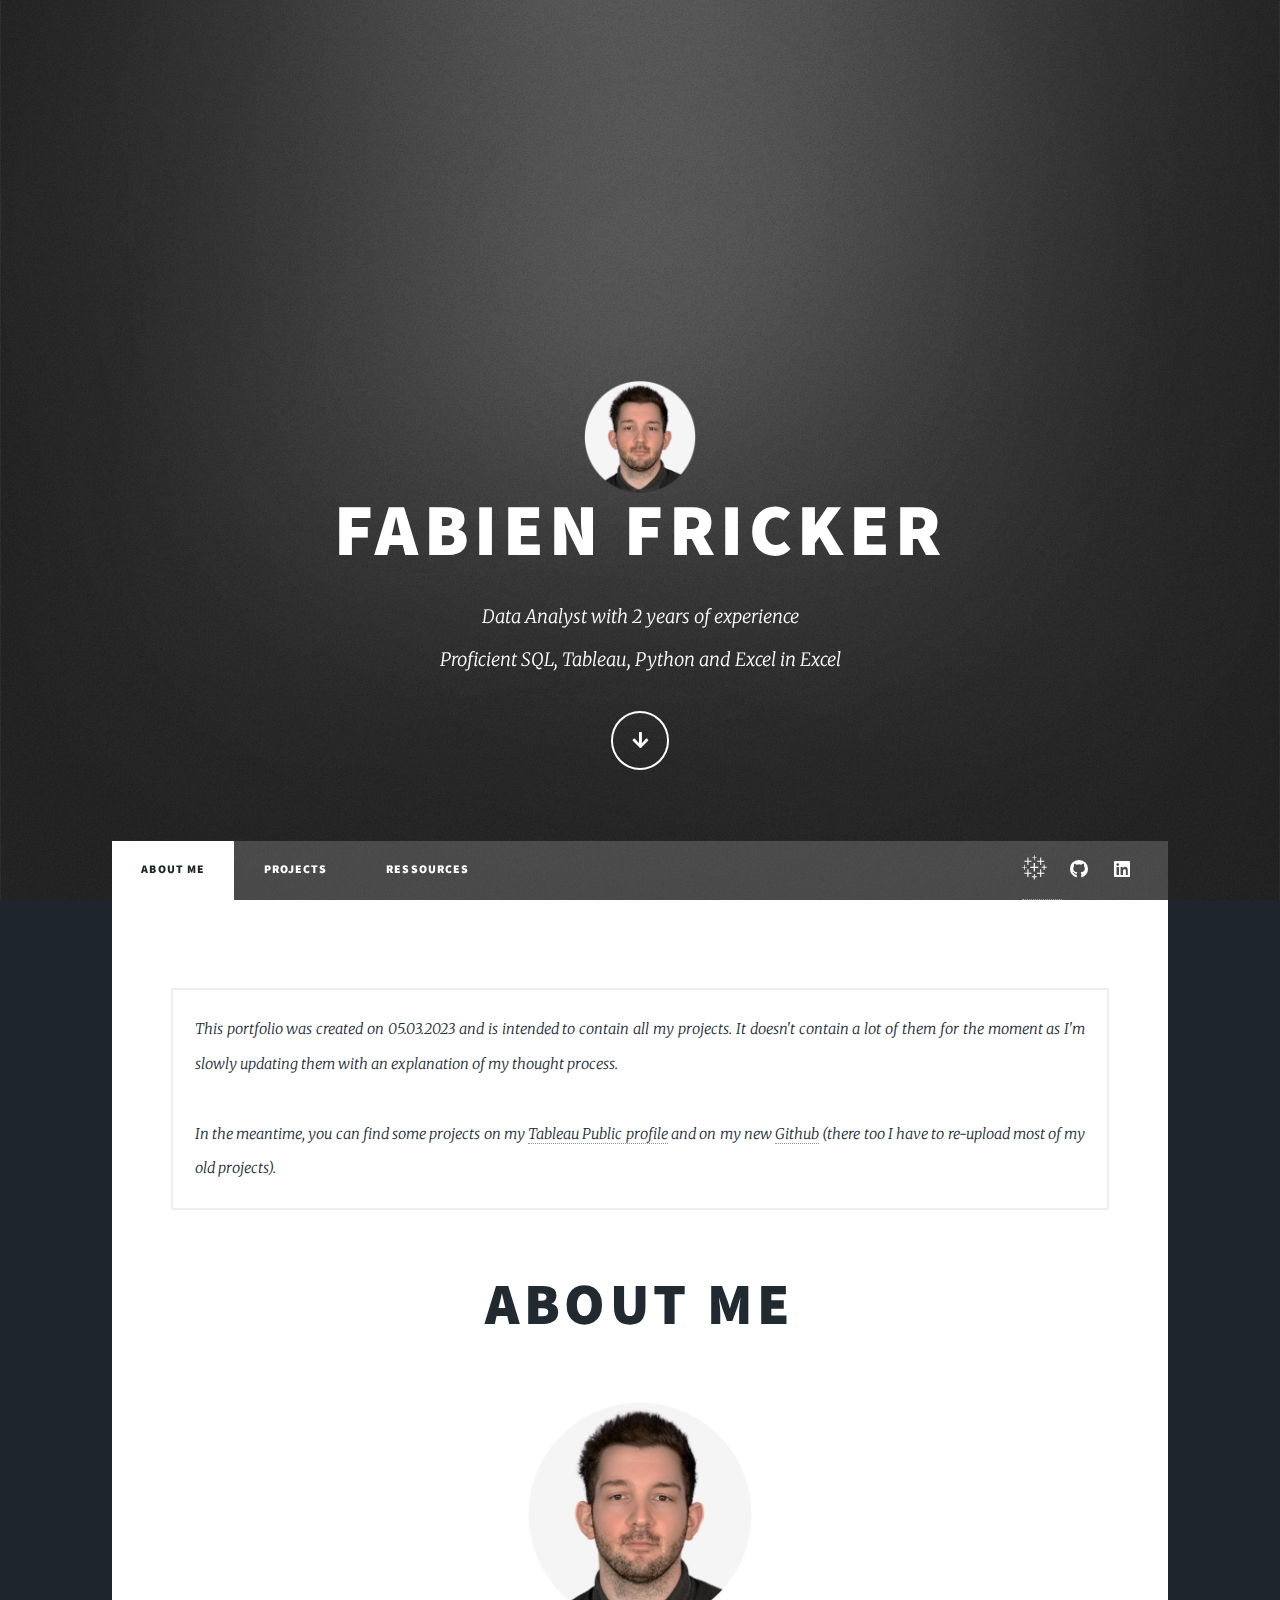
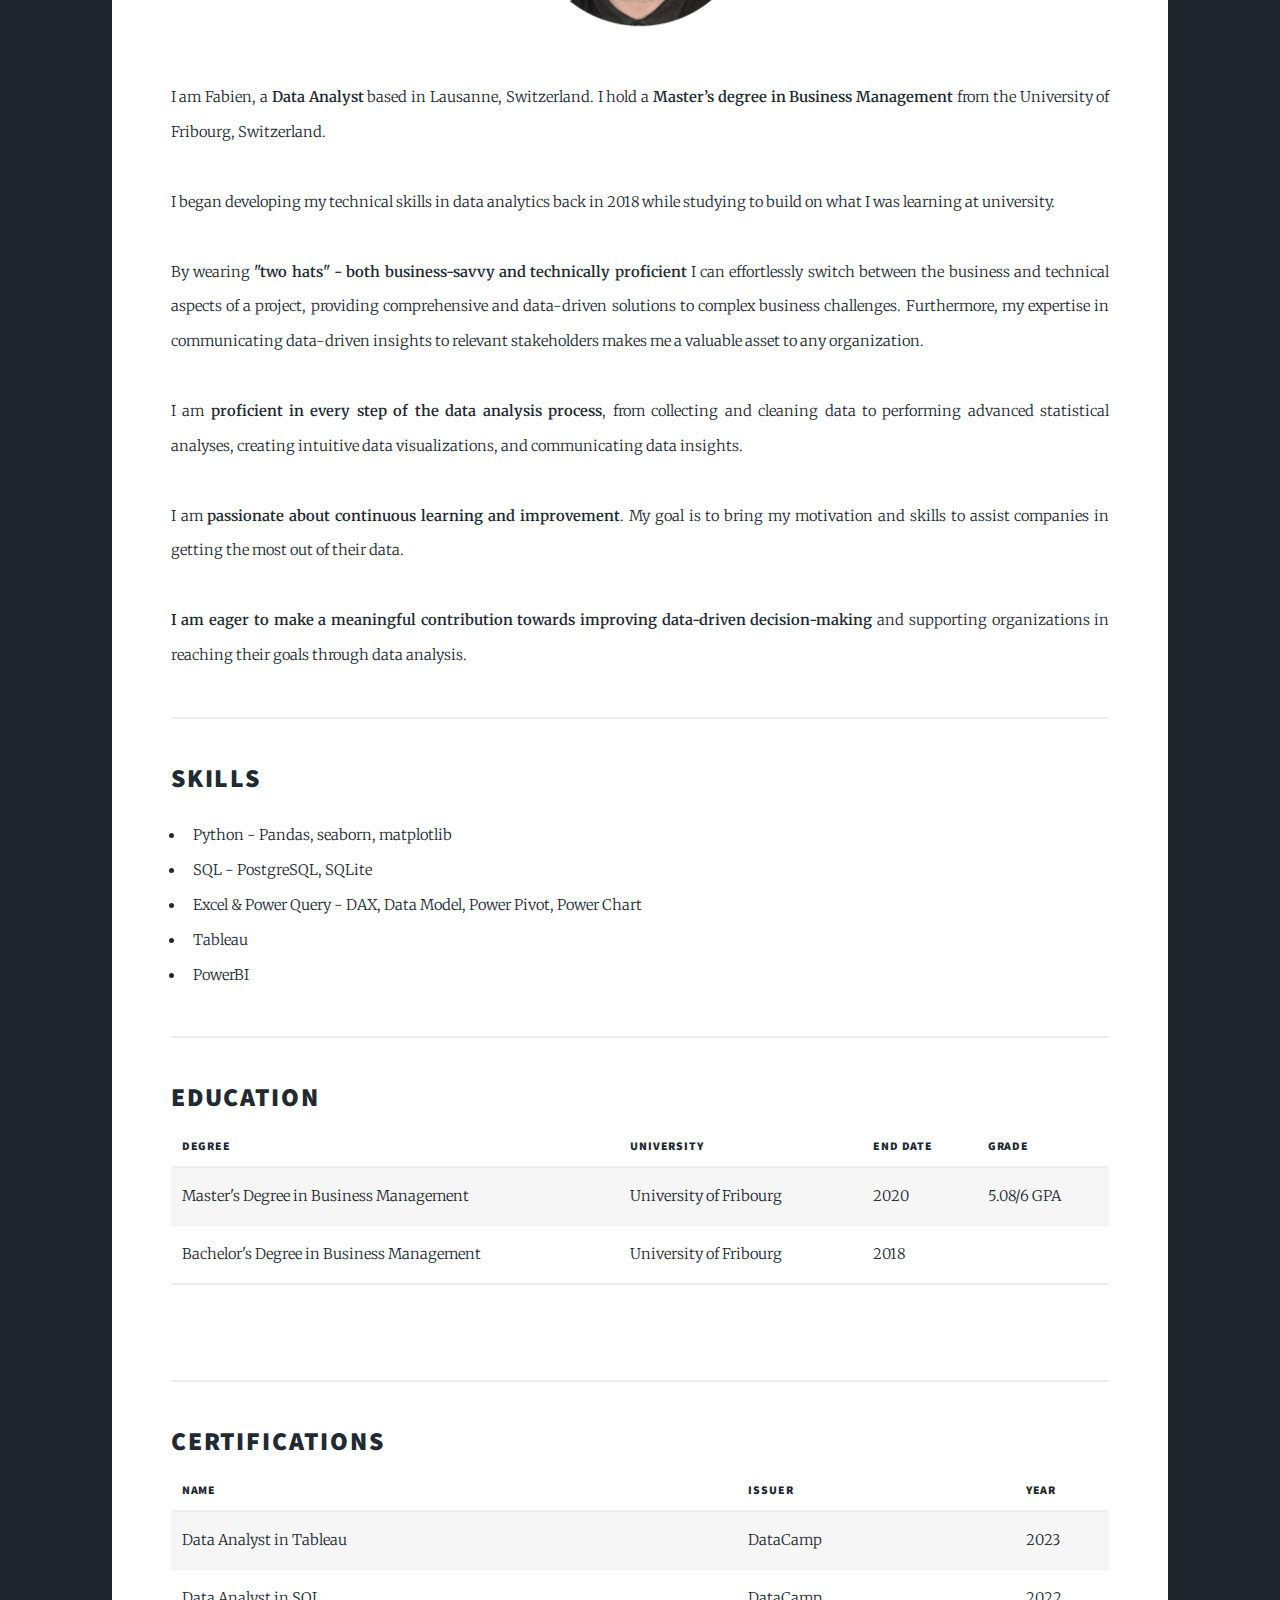
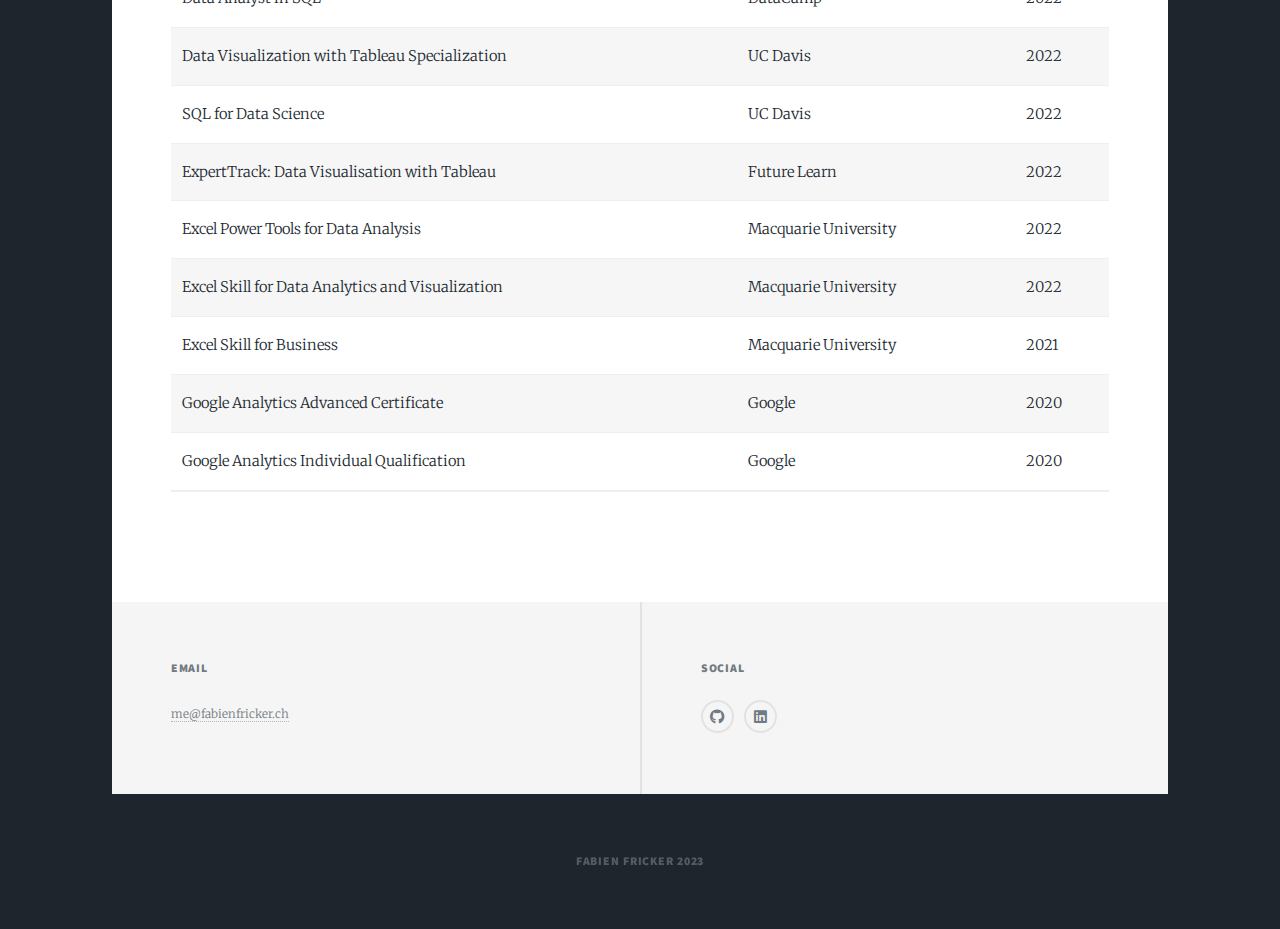
==== index.html @ 3c771109 "Update index.html" ====
<!DOCTYPE HTML>
<!--
	Massively by HTML5 UP
	html5up.net | @ajlkn
	Free for personal and commercial use under the CCA 3.0 license (html5up.net/license)
-->
<html>
	<head>
		<title>Fabien Fricker</title>
		<meta charset="utf-8" />
		<meta name="viewport" content="width=device-width, initial-scale=1, user-scalable=no" />
		<link rel="stylesheet" href="assets/css/main.css" />
		<noscript><link rel="stylesheet" href="assets/css/noscript.css" /></noscript>
	</head>
	<body class="is-preload">

		<!-- Wrapper -->
			<div id="wrapper" class="fade-in">

				<!-- Intro -->
					<div id="intro">
						<img src="images/pic10.png" alt="" style="max-width: 10%;" />
						<h1>Fabien Fricker</h1>
						<p>Data Analyst with 2 years of experience<br />
						Proficient SQL, Tableau, Python and Excel in Excel</p>
						<ul class="actions">
							<li><a href="#header" class="button icon solid solo fa-arrow-down scrolly">Continue</a></li>
						</ul>
					</div>

				<!-- Header -->
					<header id="header">
						<a href="index.html" class="logo">Fabien Fricker</a>
					</header>

				<!-- Nav -->
					<nav id="nav">
						<ul class="links">
							<li class="active"><a href="index.html">About Me</a></li>
							<li><a href="projects.html">Projects</a></li>
							<li><a href="ressources.html">Ressources</a></li>
						</ul>
						<a href="https://public.tableau.com/app/profile/fabienfricker"><span class="icon-wrapper"><svg fill="#ffffff" width="33" height="33"  viewBox="0 0 25 35" preserveAspectRatio="xMidYMin slice" ><path d="M11.654.174V2.377H9.682v.58h1.972V5.16h.696V2.957h1.97v-.58h-1.97V.174h-.348zm6.03 2.262l-.002 1.623v1.623h-2.957v.927h2.957v3.188H18.725l.011-1.582.02-1.576 1.465-.02 1.46-.01v-.927H18.728V2.436h-.522zm-12.407.06V5.686H2.291v.925H5.277V9.801h.985V6.61h3.013v-.925H6.262V2.496H5.77zm6.086 5.27v3.593H8.06v1.188h3.304v3.596h1.28v-3.596H15.953v-1.188H12.643V7.766h-.637zm9.721 1.55v2.221h-2.012v.811h2.012v2.261h.887v-2.261H24v-.811h-2.029V9.317h-.422zm-19.111.131V11.621H0v.621H1.973v2.194H2.64v-2.194h2v-.62H2.609V9.446h-.318zm15.709 4.516v3.254h-3.016v.927h3.016v3.217h1.072v-3.216H21.74v-.928H18.754v-3.254h-.533zm-12.463.008v3.246H2.262v.928h2.957v3.189H6.32v-3.189h2.955v-.928H6.32V13.97h-.55zm6.316 4.578l.002 1.103v1.1H9.566v.812h1.971v2.262h.928l.012-1.119.017-1.143H14.463v-.812h-2V18.549h-.465z" /></svg></span></a>

						<ul class="icons">
							<li><a href="https://github.com/9999HP" class="icon brands fa-github"><span class="label">GitHub</span></a></li>
							<li><a href="https://www.linkedin.com/in/fabien-fricker/" class="icon brands alt fa-linkedin"><span class="label">LinkedIn</span></a></li>
						</ul>
					</nav>

				<!-- Main -->
					<div id="main">

						<!-- Featured Post -->
							<article class="post featured">
								<div class="box">
								<p>
									<i>This portfolio was created on 05.03.2023 and is intended to contain all my projects. It doesn't contain a lot of them for the moment as I'm slowly updating them with an explanation of my thought process. 
									<br/><br/>
									In the meantime, you can find some projects on my <a href="https://public.tableau.com/app/profile/fabienfricker">Tableau Public profile</a> and on my new <a href="https://github.com/9999HP">Github</a> (there too I have to re-upload most of my old projects).</i>
								</div>
								<br/>
								<header class="major">
									<h2>About Me<br /></h2>
								</header>
								<img src="images/pic10.png" alt="" style="max-width: 25%;" />
								<section class="post">
									<br>
									<p>I am Fabien, a <strong>Data Analyst</strong> based in Lausanne, Switzerland. I hold a <strong>Master’s degree in Business Management</strong> from the University of Fribourg, Switzerland.<br /><br/>
										I began developing my technical skills in data analytics back in 2018 while studying to build on what I was learning at university.<br /><br/>
										By wearing <strong>"two hats" - both business-savvy and technically proficient</strong> I can effortlessly switch between the business and technical aspects of a project, providing comprehensive and data-driven solutions to complex business challenges. Furthermore, my expertise in communicating data-driven insights to relevant stakeholders makes me a valuable asset to any organization.<br /><br />
										I am <strong>proficient in every step of the data analysis process</strong>, from collecting and cleaning data to performing advanced statistical analyses, creating intuitive data visualizations, and communicating data insights.<br /><br />
										I am <strong>passionate about continuous learning and improvement</strong>. My goal is to bring my motivation and skills to assist companies in getting the most out of their data.<br /><br />
										<strong>I am eager to make a meaningful contribution towards improving data-driven decision-making</strong> and supporting organizations in reaching their goals through data analysis.
									</p>
								</section>
								<hr>
								<section align="left">
									<h2>Skills</h2>
									<ul>
										<li>Python - Pandas, seaborn, matplotlib </li>
										<li>SQL - PostgreSQL, SQLite</li>
										<li>Excel & Power Query - DAX, Data Model, Power Pivot, Power Chart</li>
										<li>Tableau</li>
										<li>PowerBI</li>
									</ul>
								</p>
								</section>
								<hr>
								<section class="post" align="left">
									<h2>Education</h2>
									<div class="table-wrapper">
										<table>
											<thead>
												<tr>
													<th>Degree</th>
													<th>University</th>
													<th>End Date</th>
													<th>Grade</th>
												</tr>
											</thead>
											<tbody>
												<tr>
													<td>Master's Degree in Business Management</td>
													<td>University of Fribourg</td>
													<td>2020</td>
													<td>5.08/6 GPA</td>

												</tr>
												<tr>
													<td>Bachelor's Degree in Business Management</td>
													<td>University of Fribourg</td>
													<td>2018</td>
												</tr>
											</tbody>
											<tfoot>
												<tr>
													<td colspan="2"></td>
												</tr>
											</tfoot>
										</table>
									</div>
								</section>
								<hr>
								<section class="post" align="left">
									<h2>Certifications</h2>
									<div class="table-wrapper">
										<table>
											<thead>
												<tr>
													<th>Name</th>
													<th>Issuer</th>
													<th>Year</th>
												</tr>
											</thead>
											<tbody>
												<tr>
													<td>Data Analyst in Tableau</td>
													<td>DataCamp</td>
													<td>2023</td>
												</tr>
												<tr>
													<td>Data Analyst in SQL</td>
													<td>DataCamp</td>
													<td>2022</td>
												</tr>
												<tr>
													<td>Data Visualization with Tableau Specialization</td>
													<td>UC Davis</td>
													<td>2022</td>
												</tr>
												<tr>
													<td>SQL for Data Science</td>
													<td>UC Davis</td>
													<td>2022</td>
												</tr>
												<tr>
													<td>ExpertTrack: Data Visualisation with Tableau</td>
													<td>Future Learn</td>
													<td>2022</td>
												</tr>
												<tr>
													<td>Excel Power Tools for Data Analysis</td>
													<td>Macquarie University</td>
													<td>2022</td>
												</tr>
												<tr>
													<td>Excel Skill for Data Analytics and Visualization</td>
													<td>Macquarie University</td>
													<td>2022</td>
												</tr>
												<tr>
													<td>Excel Skill for Business</td>
													<td>Macquarie University</td>
													<td>2021</td>
												</tr>
												<tr>
													<td>Google Analytics Advanced Certificate</td>
													<td>Google</td>
													<td>2020</td>
												</tr>
												<tr>
													<td>Google Analytics Individual Qualification</td>
													<td>Google</td>
													<td>2020</td>
												</tr>
											</tbody>
											<tfoot>
												<tr>
													<td colspan="2"></td>
												</tr>
											</tfoot>
										</table>
									</div>
								</section>
							</article>
						</div>

				<!-- Footer -->
					<footer id="footer">
							<section>
								<h3>Email</h3>
								<p><a href="me@fabienfricker.ch">me@fabienfricker.ch</a></p>
							</section>
							<section>
								<h3>Social</h3>
								<ul class="icons alt">
									<li><a href="https://github.com/9999HP" class="icon brands alt fa-github"><span class="label">GitHub</span></a></li>
									<li><a href="https://www.linkedin.com/in/fabien-fricker/" class="icon brands alt fa-linkedin"><span class="label">LinkedIn</span></a></li>
								</ul>
							</section>
						</section>
					</footer>

				<!-- Copyright -->
					<div id="copyright">
						<ul><li>Fabien Fricker 2023</li></ul>
					</div>

			</div>

		<!-- Scripts -->
			<script src="assets/js/jquery.min.js"></script>
			<script src="assets/js/jquery.scrollex.min.js"></script>
			<script src="assets/js/jquery.scrolly.min.js"></script>
			<script src="assets/js/browser.min.js"></script>
			<script src="assets/js/breakpoints.min.js"></script>
			<script src="assets/js/util.js"></script>
			<script src="assets/js/main.js"></script>

	</body>
</html>
---- assets/css/main.css ----
@import url(fontawesome-all.min.css);
@import url("https://fonts.googleapis.com/css?family=Merriweather:300,700,300italic,700italic|Source+Sans+Pro:900");

/*
	Massively by HTML5 UP
	html5up.net | @ajlkn
	Free for personal and commercial use under the CCA 3.0 license (html5up.net/license)
*/

html, body, div, span, applet, object,
iframe, h1, h2, h3, h4, h5, h6, p, blockquote,
pre, a, abbr, acronym, address, big, cite,
code, del, dfn, em, img, ins, kbd, q, s, samp,
small, strike, strong, sub, sup, tt, var, b,
u, i, center, dl, dt, dd, ol, ul, li, fieldset,
form, label, legend, table, caption, tbody,
tfoot, thead, tr, th, td, article, aside,
canvas, details, embed, figure, figcaption,
footer, header, hgroup, menu, nav, output, ruby,
section, summary, time, mark, audio, video {
	margin: 0;
	padding: 0;
	border: 0;
	font-size: 100%;
	font: inherit;
	vertical-align: baseline;}

article, aside, details, figcaption, figure,
footer, header, hgroup, menu, nav, section {
	display: block;}

body {
	line-height: 1;
}

ol, ul {
	list-style: none;
}

blockquote, q {
	quotes: none;
}

	blockquote:before, blockquote:after, q:before, q:after {
		content: '';
		content: none;
	}

table {
	border-collapse: collapse;
	border-spacing: 0;
}

body {
	-webkit-text-size-adjust: none;
}

mark {
	background-color: transparent;
	color: inherit;
}

input::-moz-focus-inner {
	border: 0;
	padding: 0;
}

input, select, textarea {
	-moz-appearance: none;
	-webkit-appearance: none;
	-ms-appearance: none;
	appearance: none;
}

/* Basic */

	@-ms-viewport {
		width: device-width;
	}

	body {
		-ms-overflow-style: scrollbar;
	}

	@media screen and (max-width: 480px) {

		html, body {
			min-width: 320px;
		}

	}

	html {
		box-sizing: border-box;
	}

	*, *:before, *:after {
		box-sizing: inherit;
	}

	body {
		background-color: #1e252d;
	}

		body.is-preload *, body.is-preload *:before, body.is-preload *:after {
			-moz-animation: none !important;
			-webkit-animation: none !important;
			-ms-animation: none !important;
			animation: none !important;
			-moz-transition: none !important;
			-webkit-transition: none !important;
			-ms-transition: none !important;
			transition: none !important;
		}

/* Type */

	html {
		font-size: 16pt;
	}

		@media screen and (max-width: 1680px) {

			html {
				font-size: 12pt;
			}

		}

		@media screen and (max-width: 1280px) {

			html {
				font-size: 11pt;
			}

		}

		@media screen and (max-width: 360px) {

			html {
				font-size: 10pt;
			}

		}

	body {
		color: #212931;
	}

	body, input, select, textarea {
		font-family: "Merriweather", Georgia, serif;
		font-weight: 300;
		font-size: 1rem;
		line-height: 2.375;
	}

	a {
		-moz-transition: color 0.2s ease-in-out, background-color 0.2s ease-in-out, border-color 0.2s ease-in-out, box-shadow 0.2s ease-in-out;
		-webkit-transition: color 0.2s ease-in-out, background-color 0.2s ease-in-out, border-color 0.2s ease-in-out, box-shadow 0.2s ease-in-out;
		-ms-transition: color 0.2s ease-in-out, background-color 0.2s ease-in-out, border-color 0.2s ease-in-out, box-shadow 0.2s ease-in-out;
		transition: color 0.2s ease-in-out, background-color 0.2s ease-in-out, border-color 0.2s ease-in-out, box-shadow 0.2s ease-in-out;
		border-bottom: dotted 1px;
		text-decoration: none;
	}

		a:hover {
			border-bottom-color: transparent;
		}

	strong, b {
		font-weight: 600;
	}

	em, i {
		font-style: italic;
	}

	p {
		text-align: justify;
		margin: 0 0 2rem 0;
	}

	h1, h2, h3, h4, h5, h6 {
		font-family: "Source Sans Pro", Helvetica, sans-serif;
		font-weight: 900;
		line-height: 1.5;
		letter-spacing: 0.075em;
		text-transform: uppercase;
		margin: 0 0 1rem 0;
	}

		h1 a, h2 a, h3 a, h4 a, h5 a, h6 a {
			border-bottom: 0;
			color: inherit;
			text-decoration: none;
		}

	h1 {
		font-size: 4rem;
		line-height: 1.1;
		margin: 0 0 2rem 0;
	}

	h2 {
		font-size: 1.75rem;
		line-height: 1.3;
		margin: 0 0 1.5rem 0;
	}

	h3 {
		font-size: 1.25rem;
		margin: 0 0 1.5rem 0;
	}

	h4 {
		font-size: 1rem;
	}

	h5 {
		font-size: 0.9rem;
	}

	h6 {
		font-size: 0.8rem;
	}

	sub {
		font-size: 0.8rem;
		position: relative;
		top: 0.5rem;
	}

	sup {
		font-size: 0.8rem;
		position: relative;
		top: -0.5rem;
	}

	blockquote {
		border-left: solid 4px;
		font-style: italic;
		margin: 0 0 2rem 0;
		padding: 0.5rem 0 0.5rem 2rem;
	}

	code {
		border: solid 2px;
		font-family: "Courier New", monospace;
		font-size: 0.9rem;
		margin: 0 0.25rem;
		padding: 0.25rem 0.65rem;
	}

	pre {
		-webkit-overflow-scrolling: touch;
		font-family: "Courier New", monospace;
		font-size: 0.9rem;
		margin: 0 0 2rem 0;
	}

		pre code {
			display: block;
			line-height: 1.75;
			padding: 1rem 1.5rem;
			overflow-x: auto;
		}

	hr {
		border: 0;
		border-bottom: solid 2px;
		margin: 3rem 0;
	}

		hr.major {
			margin: 5rem 0;
		}

	.align-left {
		text-align: left;
	}

	.align-center {
		text-align: center;
	}

	.align-right {
		text-align: right;
	}

	input, select, textarea {
		color: #212931;
	}

	a {
		color: #212931;
		border-bottom-color: rgba(33, 41, 49, 0.5);
	}

		a:hover {
			border-bottom-color: transparent;
			color: #18bfef !important;
		}

	strong, b {
		color: #212931;
	}

	h1, h2, h3, h4, h5, h6 {
		color: #212931;
	}

	blockquote {
		border-left-color: #eeeeee;
	}

	code {
		background: rgba(220, 220, 220, 0.25);
		border-color: #eeeeee;
	}

	hr {
		border-bottom-color: #eeeeee;
	}

/* Row */

	.row {
		display: flex;
		flex-wrap: wrap;
		box-sizing: border-box;
		align-items: stretch;
	}

		.row > * {
			box-sizing: border-box;
		}

		.row.gtr-uniform > * > :last-child {
			margin-bottom: 0;
		}

		.row.aln-left {
			justify-content: flex-start;
		}

		.row.aln-center {
			justify-content: center;
		}

		.row.aln-right {
			justify-content: flex-end;
		}

		.row.aln-top {
			align-items: flex-start;
		}

		.row.aln-middle {
			align-items: center;
		}

		.row.aln-bottom {
			align-items: flex-end;
		}

		.row > .imp {
			order: -1;
		}

		.row > .col-1 {
			width: 8.33333%;
		}

		.row > .off-1 {
			margin-left: 8.33333%;
		}

		.row > .col-2 {
			width: 16.66667%;
		}

		.row > .off-2 {
			margin-left: 16.66667%;
		}

		.row > .col-3 {
			width: 25%;
		}

		.row > .off-3 {
			margin-left: 25%;
		}

		.row > .col-4 {
			width: 33.33333%;
		}

		.row > .off-4 {
			margin-left: 33.33333%;
		}

		.row > .col-5 {
			width: 41.66667%;
		}

		.row > .off-5 {
			margin-left: 41.66667%;
		}

		.row > .col-6 {
			width: 50%;
		}

		.row > .off-6 {
			margin-left: 50%;
		}

		.row > .col-7 {
			width: 58.33333%;
		}

		.row > .off-7 {
			margin-left: 58.33333%;
		}

		.row > .col-8 {
			width: 66.66667%;
		}

		.row > .off-8 {
			margin-left: 66.66667%;
		}

		.row > .col-9 {
			width: 75%;
		}

		.row > .off-9 {
			margin-left: 75%;
		}

		.row > .col-10 {
			width: 83.33333%;
		}

		.row > .off-10 {
			margin-left: 83.33333%;
		}

		.row > .col-11 {
			width: 91.66667%;
		}

		.row > .off-11 {
			margin-left: 91.66667%;
		}

		.row > .col-12 {
			width: 100%;
		}

		.row > .off-12 {
			margin-left: 100%;
		}

		.row.gtr-0 {
			margin-top: 0;
			margin-left: 0rem;
		}

			.row.gtr-0 > * {
				padding: 0 0 0 0rem;
			}

			.row.gtr-0.gtr-uniform {
				margin-top: 0rem;
			}

				.row.gtr-0.gtr-uniform > * {
					padding-top: 0rem;
				}

		.row.gtr-25 {
			margin-top: 0;
			margin-left: -0.375rem;
		}

			.row.gtr-25 > * {
				padding: 0 0 0 0.375rem;
			}

			.row.gtr-25.gtr-uniform {
				margin-top: -0.375rem;
			}

				.row.gtr-25.gtr-uniform > * {
					padding-top: 0.375rem;
				}

		.row.gtr-50 {
			margin-top: 0;
			margin-left: -0.75rem;
		}

			.row.gtr-50 > * {
				padding: 0 0 0 0.75rem;
			}

			.row.gtr-50.gtr-uniform {
				margin-top: -0.75rem;
			}

				.row.gtr-50.gtr-uniform > * {
					padding-top: 0.75rem;
				}

		.row {
			margin-top: 0;
			margin-left: -1.5rem;
		}

			.row > * {
				padding: 0 0 0 1.5rem;
			}

			.row.gtr-uniform {
				margin-top: -1.5rem;
			}

				.row.gtr-uniform > * {
					padding-top: 1.5rem;
				}

		.row.gtr-150 {
			margin-top: 0;
			margin-left: -2.25rem;
		}

			.row.gtr-150 > * {
				padding: 0 0 0 2.25rem;
			}

			.row.gtr-150.gtr-uniform {
				margin-top: -2.25rem;
			}

				.row.gtr-150.gtr-uniform > * {
					padding-top: 2.25rem;
				}

		.row.gtr-200 {
			margin-top: 0;
			margin-left: -3rem;
		}

			.row.gtr-200 > * {
				padding: 0 0 0 3rem;
			}

			.row.gtr-200.gtr-uniform {
				margin-top: -3rem;
			}

				.row.gtr-200.gtr-uniform > * {
					padding-top: 3rem;
				}

		@media screen and (max-width: 1680px) {

			.row {
				display: flex;
				flex-wrap: wrap;
				box-sizing: border-box;
				align-items: stretch;
			}

				.row > * {
					box-sizing: border-box;
				}

				.row.gtr-uniform > * > :last-child {
					margin-bottom: 0;
				}

				.row.aln-left {
					justify-content: flex-start;
				}

				.row.aln-center {
					justify-content: center;
				}

				.row.aln-right {
					justify-content: flex-end;
				}

				.row.aln-top {
					align-items: flex-start;
				}

				.row.aln-middle {
					align-items: center;
				}

				.row.aln-bottom {
					align-items: flex-end;
				}

				.row > .imp-xlarge {
					order: -1;
				}

				.row > .col-1-xlarge {
					width: 8.33333%;
				}

				.row > .off-1-xlarge {
					margin-left: 8.33333%;
				}

				.row > .col-2-xlarge {
					width: 16.66667%;
				}

				.row > .off-2-xlarge {
					margin-left: 16.66667%;
				}

				.row > .col-3-xlarge {
					width: 25%;
				}

				.row > .off-3-xlarge {
					margin-left: 25%;
				}

				.row > .col-4-xlarge {
					width: 33.33333%;
				}

				.row > .off-4-xlarge {
					margin-left: 33.33333%;
				}

				.row > .col-5-xlarge {
					width: 41.66667%;
				}

				.row > .off-5-xlarge {
					margin-left: 41.66667%;
				}

				.row > .col-6-xlarge {
					width: 50%;
				}

				.row > .off-6-xlarge {
					margin-left: 50%;
				}

				.row > .col-7-xlarge {
					width: 58.33333%;
				}

				.row > .off-7-xlarge {
					margin-left: 58.33333%;
				}

				.row > .col-8-xlarge {
					width: 66.66667%;
				}

				.row > .off-8-xlarge {
					margin-left: 66.66667%;
				}

				.row > .col-9-xlarge {
					width: 75%;
				}

				.row > .off-9-xlarge {
					margin-left: 75%;
				}

				.row > .col-10-xlarge {
					width: 83.33333%;
				}

				.row > .off-10-xlarge {
					margin-left: 83.33333%;
				}

				.row > .col-11-xlarge {
					width: 91.66667%;
				}

				.row > .off-11-xlarge {
					margin-left: 91.66667%;
				}

				.row > .col-12-xlarge {
					width: 100%;
				}

				.row > .off-12-xlarge {
					margin-left: 100%;
				}

				.row.gtr-0 {
					margin-top: 0;
					margin-left: 0rem;
				}

					.row.gtr-0 > * {
						padding: 0 0 0 0rem;
					}

					.row.gtr-0.gtr-uniform {
						margin-top: 0rem;
					}

						.row.gtr-0.gtr-uniform > * {
							padding-top: 0rem;
						}

				.row.gtr-25 {
					margin-top: 0;
					margin-left: -0.375rem;
				}

					.row.gtr-25 > * {
						padding: 0 0 0 0.375rem;
					}

					.row.gtr-25.gtr-uniform {
						margin-top: -0.375rem;
					}

						.row.gtr-25.gtr-uniform > * {
							padding-top: 0.375rem;
						}

				.row.gtr-50 {
					margin-top: 0;
					margin-left: -0.75rem;
				}

					.row.gtr-50 > * {
						padding: 0 0 0 0.75rem;
					}

					.row.gtr-50.gtr-uniform {
						margin-top: -0.75rem;
					}

						.row.gtr-50.gtr-uniform > * {
							padding-top: 0.75rem;
						}

				.row {
					margin-top: 0;
					margin-left: -1.5rem;
				}

					.row > * {
						padding: 0 0 0 1.5rem;
					}

					.row.gtr-uniform {
						margin-top: -1.5rem;
					}

						.row.gtr-uniform > * {
							padding-top: 1.5rem;
						}

				.row.gtr-150 {
					margin-top: 0;
					margin-left: -2.25rem;
				}

					.row.gtr-150 > * {
						padding: 0 0 0 2.25rem;
					}

					.row.gtr-150.gtr-uniform {
						margin-top: -2.25rem;
					}

						.row.gtr-150.gtr-uniform > * {
							padding-top: 2.25rem;
						}

				.row.gtr-200 {
					margin-top: 0;
					margin-left: -3rem;
				}

					.row.gtr-200 > * {
						padding: 0 0 0 3rem;
					}

					.row.gtr-200.gtr-uniform {
						margin-top: -3rem;
					}

						.row.gtr-200.gtr-uniform > * {
							padding-top: 3rem;
						}

		}

		@media screen and (max-width: 1280px) {

			.row {
				display: flex;
				flex-wrap: wrap;
				box-sizing: border-box;
				align-items: stretch;
			}

				.row > * {
					box-sizing: border-box;
				}

				.row.gtr-uniform > * > :last-child {
					margin-bottom: 0;
				}

				.row.aln-left {
					justify-content: flex-start;
				}

				.row.aln-center {
					justify-content: center;
				}

				.row.aln-right {
					justify-content: flex-end;
				}

				.row.aln-top {
					align-items: flex-start;
				}

				.row.aln-middle {
					align-items: center;
				}

				.row.aln-bottom {
					align-items: flex-end;
				}

				.row > .imp-large {
					order: -1;
				}

				.row > .col-1-large {
					width: 8.33333%;
				}

				.row > .off-1-large {
					margin-left: 8.33333%;
				}

				.row > .col-2-large {
					width: 16.66667%;
				}

				.row > .off-2-large {
					margin-left: 16.66667%;
				}

				.row > .col-3-large {
					width: 25%;
				}

				.row > .off-3-large {
					margin-left: 25%;
				}

				.row > .col-4-large {
					width: 33.33333%;
				}

				.row > .off-4-large {
					margin-left: 33.33333%;
				}

				.row > .col-5-large {
					width: 41.66667%;
				}

				.row > .off-5-large {
					margin-left: 41.66667%;
				}

				.row > .col-6-large {
					width: 50%;
				}

				.row > .off-6-large {
					margin-left: 50%;
				}

				.row > .col-7-large {
					width: 58.33333%;
				}

				.row > .off-7-large {
					margin-left: 58.33333%;
				}

				.row > .col-8-large {
					width: 66.66667%;
				}

				.row > .off-8-large {
					margin-left: 66.66667%;
				}

				.row > .col-9-large {
					width: 75%;
				}

				.row > .off-9-large {
					margin-left: 75%;
				}

				.row > .col-10-large {
					width: 83.33333%;
				}

				.row > .off-10-large {
					margin-left: 83.33333%;
				}

				.row > .col-11-large {
					width: 91.66667%;
				}

				.row > .off-11-large {
					margin-left: 91.66667%;
				}

				.row > .col-12-large {
					width: 100%;
				}

				.row > .off-12-large {
					margin-left: 100%;
				}

				.row.gtr-0 {
					margin-top: 0;
					margin-left: 0rem;
				}

					.row.gtr-0 > * {
						padding: 0 0 0 0rem;
					}

					.row.gtr-0.gtr-uniform {
						margin-top: 0rem;
					}

						.row.gtr-0.gtr-uniform > * {
							padding-top: 0rem;
						}

				.row.gtr-25 {
					margin-top: 0;
					margin-left: -0.375rem;
				}

					.row.gtr-25 > * {
						padding: 0 0 0 0.375rem;
					}

					.row.gtr-25.gtr-uniform {
						margin-top: -0.375rem;
					}

						.row.gtr-25.gtr-uniform > * {
							padding-top: 0.375rem;
						}

				.row.gtr-50 {
					margin-top: 0;
					margin-left: -0.75rem;
				}

					.row.gtr-50 > * {
						padding: 0 0 0 0.75rem;
					}

					.row.gtr-50.gtr-uniform {
						margin-top: -0.75rem;
					}

						.row.gtr-50.gtr-uniform > * {
							padding-top: 0.75rem;
						}

				.row {
					margin-top: 0;
					margin-left: -1.5rem;
				}

					.row > * {
						padding: 0 0 0 1.5rem;
					}

					.row.gtr-uniform {
						margin-top: -1.5rem;
					}

						.row.gtr-uniform > * {
							padding-top: 1.5rem;
						}

				.row.gtr-150 {
					margin-top: 0;
					margin-left: -2.25rem;
				}

					.row.gtr-150 > * {
						padding: 0 0 0 2.25rem;
					}

					.row.gtr-150.gtr-uniform {
						margin-top: -2.25rem;
					}

						.row.gtr-150.gtr-uniform > * {
							padding-top: 2.25rem;
						}

				.row.gtr-200 {
					margin-top: 0;
					margin-left: -3rem;
				}

					.row.gtr-200 > * {
						padding: 0 0 0 3rem;
					}

					.row.gtr-200.gtr-uniform {
						margin-top: -3rem;
					}

						.row.gtr-200.gtr-uniform > * {
							padding-top: 3rem;
						}

		}

		@media screen and (max-width: 980px) {

			.row {
				display: flex;
				flex-wrap: wrap;
				box-sizing: border-box;
				align-items: stretch;
			}

				.row > * {
					box-sizing: border-box;
				}

				.row.gtr-uniform > * > :last-child {
					margin-bottom: 0;
				}

				.row.aln-left {
					justify-content: flex-start;
				}

				.row.aln-center {
					justify-content: center;
				}

				.row.aln-right {
					justify-content: flex-end;
				}

				.row.aln-top {
					align-items: flex-start;
				}

				.row.aln-middle {
					align-items: center;
				}

				.row.aln-bottom {
					align-items: flex-end;
				}

				.row > .imp-medium {
					order: -1;
				}

				.row > .col-1-medium {
					width: 8.33333%;
				}

				.row > .off-1-medium {
					margin-left: 8.33333%;
				}

				.row > .col-2-medium {
					width: 16.66667%;
				}

				.row > .off-2-medium {
					margin-left: 16.66667%;
				}

				.row > .col-3-medium {
					width: 25%;
				}

				.row > .off-3-medium {
					margin-left: 25%;
				}

				.row > .col-4-medium {
					width: 33.33333%;
				}

				.row > .off-4-medium {
					margin-left: 33.33333%;
				}

				.row > .col-5-medium {
					width: 41.66667%;
				}

				.row > .off-5-medium {
					margin-left: 41.66667%;
				}

				.row > .col-6-medium {
					width: 50%;
				}

				.row > .off-6-medium {
					margin-left: 50%;
				}

				.row > .col-7-medium {
					width: 58.33333%;
				}

				.row > .off-7-medium {
					margin-left: 58.33333%;
				}

				.row > .col-8-medium {
					width: 66.66667%;
				}

				.row > .off-8-medium {
					margin-left: 66.66667%;
				}

				.row > .col-9-medium {
					width: 75%;
				}

				.row > .off-9-medium {
					margin-left: 75%;
				}

				.row > .col-10-medium {
					width: 83.33333%;
				}

				.row > .off-10-medium {
					margin-left: 83.33333%;
				}

				.row > .col-11-medium {
					width: 91.66667%;
				}

				.row > .off-11-medium {
					margin-left: 91.66667%;
				}

				.row > .col-12-medium {
					width: 100%;
				}

				.row > .off-12-medium {
					margin-left: 100%;
				}

				.row.gtr-0 {
					margin-top: 0;
					margin-left: 0rem;
				}

					.row.gtr-0 > * {
						padding: 0 0 0 0rem;
					}

					.row.gtr-0.gtr-uniform {
						margin-top: 0rem;
					}

						.row.gtr-0.gtr-uniform > * {
							padding-top: 0rem;
						}

				.row.gtr-25 {
					margin-top: 0;
					margin-left: -0.375rem;
				}

					.row.gtr-25 > * {
						padding: 0 0 0 0.375rem;
					}

					.row.gtr-25.gtr-uniform {
						margin-top: -0.375rem;
					}

						.row.gtr-25.gtr-uniform > * {
							padding-top: 0.375rem;
						}

				.row.gtr-50 {
					margin-top: 0;
					margin-left: -0.75rem;
				}

					.row.gtr-50 > * {
						padding: 0 0 0 0.75rem;
					}

					.row.gtr-50.gtr-uniform {
						margin-top: -0.75rem;
					}

						.row.gtr-50.gtr-uniform > * {
							padding-top: 0.75rem;
						}

				.row {
					margin-top: 0;
					margin-left: -1.5rem;
				}

					.row > * {
						padding: 0 0 0 1.5rem;
					}

					.row.gtr-uniform {
						margin-top: -1.5rem;
					}

						.row.gtr-uniform > * {
							padding-top: 1.5rem;
						}

				.row.gtr-150 {
					margin-top: 0;
					margin-left: -2.25rem;
				}

					.row.gtr-150 > * {
						padding: 0 0 0 2.25rem;
					}

					.row.gtr-150.gtr-uniform {
						margin-top: -2.25rem;
					}

						.row.gtr-150.gtr-uniform > * {
							padding-top: 2.25rem;
						}

				.row.gtr-200 {
					margin-top: 0;
					margin-left: -3rem;
				}

					.row.gtr-200 > * {
						padding: 0 0 0 3rem;
					}

					.row.gtr-200.gtr-uniform {
						margin-top: -3rem;
					}

						.row.gtr-200.gtr-uniform > * {
							padding-top: 3rem;
						}

		}

		@media screen and (max-width: 736px) {

			.row {
				display: flex;
				flex-wrap: wrap;
				box-sizing: border-box;
				align-items: stretch;
			}

				.row > * {
					box-sizing: border-box;
				}

				.row.gtr-uniform > * > :last-child {
					margin-bottom: 0;
				}

				.row.aln-left {
					justify-content: flex-start;
				}

				.row.aln-center {
					justify-content: center;
				}

				.row.aln-right {
					justify-content: flex-end;
				}

				.row.aln-top {
					align-items: flex-start;
				}

				.row.aln-middle {
					align-items: center;
				}

				.row.aln-bottom {
					align-items: flex-end;
				}

				.row > .imp-small {
					order: -1;
				}

				.row > .col-1-small {
					width: 8.33333%;
				}

				.row > .off-1-small {
					margin-left: 8.33333%;
				}

				.row > .col-2-small {
					width: 16.66667%;
				}

				.row > .off-2-small {
					margin-left: 16.66667%;
				}

				.row > .col-3-small {
					width: 25%;
				}

				.row > .off-3-small {
					margin-left: 25%;
				}

				.row > .col-4-small {
					width: 33.33333%;
				}

				.row > .off-4-small {
					margin-left: 33.33333%;
				}

				.row > .col-5-small {
					width: 41.66667%;
				}

				.row > .off-5-small {
					margin-left: 41.66667%;
				}

				.row > .col-6-small {
					width: 50%;
				}

				.row > .off-6-small {
					margin-left: 50%;
				}

				.row > .col-7-small {
					width: 58.33333%;
				}

				.row > .off-7-small {
					margin-left: 58.33333%;
				}

				.row > .col-8-small {
					width: 66.66667%;
				}

				.row > .off-8-small {
					margin-left: 66.66667%;
				}

				.row > .col-9-small {
					width: 75%;
				}

				.row > .off-9-small {
					margin-left: 75%;
				}

				.row > .col-10-small {
					width: 83.33333%;
				}

				.row > .off-10-small {
					margin-left: 83.33333%;
				}

				.row > .col-11-small {
					width: 91.66667%;
				}

				.row > .off-11-small {
					margin-left: 91.66667%;
				}

				.row > .col-12-small {
					width: 100%;
				}

				.row > .off-12-small {
					margin-left: 100%;
				}

				.row.gtr-0 {
					margin-top: 0;
					margin-left: 0rem;
				}

					.row.gtr-0 > * {
						padding: 0 0 0 0rem;
					}

					.row.gtr-0.gtr-uniform {
						margin-top: 0rem;
					}

						.row.gtr-0.gtr-uniform > * {
							padding-top: 0rem;
						}

				.row.gtr-25 {
					margin-top: 0;
					margin-left: -0.375rem;
				}

					.row.gtr-25 > * {
						padding: 0 0 0 0.375rem;
					}

					.row.gtr-25.gtr-uniform {
						margin-top: -0.375rem;
					}

						.row.gtr-25.gtr-uniform > * {
							padding-top: 0.375rem;
						}

				.row.gtr-50 {
					margin-top: 0;
					margin-left: -0.75rem;
				}

					.row.gtr-50 > * {
						padding: 0 0 0 0.75rem;
					}

					.row.gtr-50.gtr-uniform {
						margin-top: -0.75rem;
					}

						.row.gtr-50.gtr-uniform > * {
							padding-top: 0.75rem;
						}

				.row {
					margin-top: 0;
					margin-left: -1.5rem;
				}

					.row > * {
						padding: 0 0 0 1.5rem;
					}

					.row.gtr-uniform {
						margin-top: -1.5rem;
					}

						.row.gtr-uniform > * {
							padding-top: 1.5rem;
						}

				.row.gtr-150 {
					margin-top: 0;
					margin-left: -2.25rem;
				}

					.row.gtr-150 > * {
						padding: 0 0 0 2.25rem;
					}

					.row.gtr-150.gtr-uniform {
						margin-top: -2.25rem;
					}

						.row.gtr-150.gtr-uniform > * {
							padding-top: 2.25rem;
						}

				.row.gtr-200 {
					margin-top: 0;
					margin-left: -3rem;
				}

					.row.gtr-200 > * {
						padding: 0 0 0 3rem;
					}

					.row.gtr-200.gtr-uniform {
						margin-top: -3rem;
					}

						.row.gtr-200.gtr-uniform > * {
							padding-top: 3rem;
						}

		}

		@media screen and (max-width: 480px) {

			.row {
				display: flex;
				flex-wrap: wrap;
				box-sizing: border-box;
				align-items: stretch;
			}

				.row > * {
					box-sizing: border-box;
				}

				.row.gtr-uniform > * > :last-child {
					margin-bottom: 0;
				}

				.row.aln-left {
					justify-content: flex-start;
				}

				.row.aln-center {
					justify-content: center;
				}

				.row.aln-right {
					justify-content: flex-end;
				}

				.row.aln-top {
					align-items: flex-start;
				}

				.row.aln-middle {
					align-items: center;
				}

				.row.aln-bottom {
					align-items: flex-end;
				}

				.row > .imp-xsmall {
					order: -1;
				}

				.row > .col-1-xsmall {
					width: 8.33333%;
				}

				.row > .off-1-xsmall {
					margin-left: 8.33333%;
				}

				.row > .col-2-xsmall {
					width: 16.66667%;
				}

				.row > .off-2-xsmall {
					margin-left: 16.66667%;
				}

				.row > .col-3-xsmall {
					width: 25%;
				}

				.row > .off-3-xsmall {
					margin-left: 25%;
				}

				.row > .col-4-xsmall {
					width: 33.33333%;
				}

				.row > .off-4-xsmall {
					margin-left: 33.33333%;
				}

				.row > .col-5-xsmall {
					width: 41.66667%;
				}

				.row > .off-5-xsmall {
					margin-left: 41.66667%;
				}

				.row > .col-6-xsmall {
					width: 50%;
				}

				.row > .off-6-xsmall {
					margin-left: 50%;
				}

				.row > .col-7-xsmall {
					width: 58.33333%;
				}

				.row > .off-7-xsmall {
					margin-left: 58.33333%;
				}

				.row > .col-8-xsmall {
					width: 66.66667%;
				}

				.row > .off-8-xsmall {
					margin-left: 66.66667%;
				}

				.row > .col-9-xsmall {
					width: 75%;
				}

				.row > .off-9-xsmall {
					margin-left: 75%;
				}

				.row > .col-10-xsmall {
					width: 83.33333%;
				}

				.row > .off-10-xsmall {
					margin-left: 83.33333%;
				}

				.row > .col-11-xsmall {
					width: 91.66667%;
				}

				.row > .off-11-xsmall {
					margin-left: 91.66667%;
				}

				.row > .col-12-xsmall {
					width: 100%;
				}

				.row > .off-12-xsmall {
					margin-left: 100%;
				}

				.row.gtr-0 {
					margin-top: 0;
					margin-left: 0rem;
				}

					.row.gtr-0 > * {
						padding: 0 0 0 0rem;
					}

					.row.gtr-0.gtr-uniform {
						margin-top: 0rem;
					}

						.row.gtr-0.gtr-uniform > * {
							padding-top: 0rem;
						}

				.row.gtr-25 {
					margin-top: 0;
					margin-left: -0.375rem;
				}

					.row.gtr-25 > * {
						padding: 0 0 0 0.375rem;
					}

					.row.gtr-25.gtr-uniform {
						margin-top: -0.375rem;
					}

						.row.gtr-25.gtr-uniform > * {
							padding-top: 0.375rem;
						}

				.row.gtr-50 {
					margin-top: 0;
					margin-left: -0.75rem;
				}

					.row.gtr-50 > * {
						padding: 0 0 0 0.75rem;
					}

					.row.gtr-50.gtr-uniform {
						margin-top: -0.75rem;
					}

						.row.gtr-50.gtr-uniform > * {
							padding-top: 0.75rem;
						}

				.row {
					margin-top: 0;
					margin-left: -1.5rem;
				}

					.row > * {
						padding: 0 0 0 1.5rem;
					}

					.row.gtr-uniform {
						margin-top: -1.5rem;
					}

						.row.gtr-uniform > * {
							padding-top: 1.5rem;
						}

				.row.gtr-150 {
					margin-top: 0;
					margin-left: -2.25rem;
				}

					.row.gtr-150 > * {
						padding: 0 0 0 2.25rem;
					}

					.row.gtr-150.gtr-uniform {
						margin-top: -2.25rem;
					}

						.row.gtr-150.gtr-uniform > * {
							padding-top: 2.25rem;
						}

				.row.gtr-200 {
					margin-top: 0;
					margin-left: -3rem;
				}

					.row.gtr-200 > * {
						padding: 0 0 0 3rem;
					}

					.row.gtr-200.gtr-uniform {
						margin-top: -3rem;
					}

						.row.gtr-200.gtr-uniform > * {
							padding-top: 3rem;
						}

		}

		@media screen and (max-width: 360px) {

			.row {
				display: flex;
				flex-wrap: wrap;
				box-sizing: border-box;
				align-items: stretch;
			}

				.row > * {
					box-sizing: border-box;
				}

				.row.gtr-uniform > * > :last-child {
					margin-bottom: 0;
				}

				.row.aln-left {
					justify-content: flex-start;
				}

				.row.aln-center {
					justify-content: center;
				}

				.row.aln-right {
					justify-content: flex-end;
				}

				.row.aln-top {
					align-items: flex-start;
				}

				.row.aln-middle {
					align-items: center;
				}

				.row.aln-bottom {
					align-items: flex-end;
				}

				.row > .imp-xxsmall {
					order: -1;
				}

				.row > .col-1-xxsmall {
					width: 8.33333%;
				}

				.row > .off-1-xxsmall {
					margin-left: 8.33333%;
				}

				.row > .col-2-xxsmall {
					width: 16.66667%;
				}

				.row > .off-2-xxsmall {
					margin-left: 16.66667%;
				}

				.row > .col-3-xxsmall {
					width: 25%;
				}

				.row > .off-3-xxsmall {
					margin-left: 25%;
				}

				.row > .col-4-xxsmall {
					width: 33.33333%;
				}

				.row > .off-4-xxsmall {
					margin-left: 33.33333%;
				}

				.row > .col-5-xxsmall {
					width: 41.66667%;
				}

				.row > .off-5-xxsmall {
					margin-left: 41.66667%;
				}

				.row > .col-6-xxsmall {
					width: 50%;
				}

				.row > .off-6-xxsmall {
					margin-left: 50%;
				}

				.row > .col-7-xxsmall {
					width: 58.33333%;
				}

				.row > .off-7-xxsmall {
					margin-left: 58.33333%;
				}

				.row > .col-8-xxsmall {
					width: 66.66667%;
				}

				.row > .off-8-xxsmall {
					margin-left: 66.66667%;
				}

				.row > .col-9-xxsmall {
					width: 75%;
				}

				.row > .off-9-xxsmall {
					margin-left: 75%;
				}

				.row > .col-10-xxsmall {
					width: 83.33333%;
				}

				.row > .off-10-xxsmall {
					margin-left: 83.33333%;
				}

				.row > .col-11-xxsmall {
					width: 91.66667%;
				}

				.row > .off-11-xxsmall {
					margin-left: 91.66667%;
				}

				.row > .col-12-xxsmall {
					width: 100%;
				}

				.row > .off-12-xxsmall {
					margin-left: 100%;
				}

				.row.gtr-0 {
					margin-top: 0;
					margin-left: 0rem;
				}

					.row.gtr-0 > * {
						padding: 0 0 0 0rem;
					}

					.row.gtr-0.gtr-uniform {
						margin-top: 0rem;
					}

						.row.gtr-0.gtr-uniform > * {
							padding-top: 0rem;
						}

				.row.gtr-25 {
					margin-top: 0;
					margin-left: -0.375rem;
				}

					.row.gtr-25 > * {
						padding: 0 0 0 0.375rem;
					}

					.row.gtr-25.gtr-uniform {
						margin-top: -0.375rem;
					}

						.row.gtr-25.gtr-uniform > * {
							padding-top: 0.375rem;
						}

				.row.gtr-50 {
					margin-top: 0;
					margin-left: -0.75rem;
				}

					.row.gtr-50 > * {
						padding: 0 0 0 0.75rem;
					}

					.row.gtr-50.gtr-uniform {
						margin-top: -0.75rem;
					}

						.row.gtr-50.gtr-uniform > * {
							padding-top: 0.75rem;
						}

				.row {
					margin-top: 0;
					margin-left: -1.5rem;
				}

					.row > * {
						padding: 0 0 0 1.5rem;
					}

					.row.gtr-uniform {
						margin-top: -1.5rem;
					}

						.row.gtr-uniform > * {
							padding-top: 1.5rem;
						}

				.row.gtr-150 {
					margin-top: 0;
					margin-left: -2.25rem;
				}

					.row.gtr-150 > * {
						padding: 0 0 0 2.25rem;
					}

					.row.gtr-150.gtr-uniform {
						margin-top: -2.25rem;
					}

						.row.gtr-150.gtr-uniform > * {
							padding-top: 2.25rem;
						}

				.row.gtr-200 {
					margin-top: 0;
					margin-left: -3rem;
				}

					.row.gtr-200 > * {
						padding: 0 0 0 3rem;
					}

					.row.gtr-200.gtr-uniform {
						margin-top: -3rem;
					}

						.row.gtr-200.gtr-uniform > * {
							padding-top: 3rem;
						}

		}

/* Box */

	.box {
		border: solid 2px;
		margin-bottom: 2rem;
		padding: 1.5rem;
	}

		.box > :last-child,
		.box > :last-child > :last-child,
		.box > :last-child > :last-child > :last-child {
			margin-bottom: 0;
		}

		.box.alt {
			border: 0;
			border-radius: 0;
			padding: 0;
		}

	.box {
		border-color: #eeeeee;
	}

/* Button */

	input[type="submit"],
	input[type="reset"],
	input[type="button"],
	button,
	.button {
		-moz-appearance: none;
		-webkit-appearance: none;
		-ms-appearance: none;
		appearance: none;
		-moz-transition: background-color 0.2s ease-in-out, box-shadow 0.2s ease-in-out, color 0.2s ease-in-out;
		-webkit-transition: background-color 0.2s ease-in-out, box-shadow 0.2s ease-in-out, color 0.2s ease-in-out;
		-ms-transition: background-color 0.2s ease-in-out, box-shadow 0.2s ease-in-out, color 0.2s ease-in-out;
		transition: background-color 0.2s ease-in-out, box-shadow 0.2s ease-in-out, color 0.2s ease-in-out;
		border: 0;
		border-radius: 0;
		cursor: pointer;
		display: inline-block;
		font-family: "Source Sans Pro", Helvetica, sans-serif;
		font-size: 0.8rem;
		font-weight: 900;
		letter-spacing: 0.075em;
		height: 3rem;
		line-height: 3rem;
		padding: 0 2rem;
		text-align: center;
		text-decoration: none;
		text-transform: uppercase;
		white-space: nowrap;
	}

		input[type="submit"].icon:before,
		input[type="reset"].icon:before,
		input[type="button"].icon:before,
		button.icon:before,
		.button.icon:before {
			margin-right: 0.5rem;
		}

		input[type="submit"].icon.solo,
		input[type="reset"].icon.solo,
		input[type="button"].icon.solo,
		button.icon.solo,
		.button.icon.solo {
			position: relative;
			width: 4rem;
			height: 4rem;
			line-height: 4rem;
			border-radius: 4rem;
			text-indent: 4rem;
			overflow: hidden;
			padding: 0;
			white-space: nowrap;
		}

			input[type="submit"].icon.solo:before,
			input[type="reset"].icon.solo:before,
			input[type="button"].icon.solo:before,
			button.icon.solo:before,
			.button.icon.solo:before {
				position: absolute;
				display: block;
				top: 0;
				left: 0;
				width: inherit;
				height: inherit;
				line-height: inherit;
				font-size: 1.25rem;
				margin-right: 0;
				text-align: center;
				text-indent: 0;
			}

		input[type="submit"].fit,
		input[type="reset"].fit,
		input[type="button"].fit,
		button.fit,
		.button.fit {
			width: 100%;
		}

		input[type="submit"].small,
		input[type="reset"].small,
		input[type="button"].small,
		button.small,
		.button.small {
			font-size: 0.7rem;
			height: 2.5rem;
			line-height: 2.5rem;
			padding: 0 1.5rem;
		}

		input[type="submit"].large,
		input[type="reset"].large,
		input[type="button"].large,
		button.large,
		.button.large {
			font-size: 0.9rem;
			height: 3.5rem;
			line-height: 3.5rem;
			padding: 0 2.75rem;
		}

		@media screen and (max-width: 980px) {

			input[type="submit"],
			input[type="reset"],
			input[type="button"],
			button,
			.button {
				font-size: 0.9rem;
				height: 3.25rem;
				line-height: 3.25rem;
			}

				input[type="submit"].large,
				input[type="reset"].large,
				input[type="button"].large,
				button.large,
				.button.large {
					font-size: 1rem;
					height: 3.75rem;
					line-height: 3.75rem;
				}

		}

		input[type="submit"].disabled, input[type="submit"]:disabled,
		input[type="reset"].disabled,
		input[type="reset"]:disabled,
		input[type="button"].disabled,
		input[type="button"]:disabled,
		button.disabled,
		button:disabled,
		.button.disabled,
		.button:disabled {
			pointer-events: none;
			opacity: 0.25;
		}

	input[type="submit"],
	input[type="reset"],
	input[type="button"],
	button,
	.button {
		background-color: transparent;
		box-shadow: inset 0 0 0 2px #212931;
		color: #212931 !important;
	}

		input[type="submit"]:hover,
		input[type="reset"]:hover,
		input[type="button"]:hover,
		button:hover,
		.button:hover {
			box-shadow: inset 0 0 0 2px #18bfef;
			color: #18bfef !important;
		}

		input[type="submit"].primary,
		input[type="reset"].primary,
		input[type="button"].primary,
		button.primary,
		.button.primary {
			background-color: #212931;
			box-shadow: none;
			color: #ffffff !important;
		}

			input[type="submit"].primary:hover,
			input[type="reset"].primary:hover,
			input[type="button"].primary:hover,
			button.primary:hover,
			.button.primary:hover {
				background-color: #18bfef;
			}

/* Form */

	form {
		margin: 0 0 2rem 0;
	}

		form > :last-child {
			margin-bottom: 0;
		}

		form > .fields {
			display: -moz-flex;
			display: -webkit-flex;
			display: -ms-flex;
			display: flex;
			-moz-flex-wrap: wrap;
			-webkit-flex-wrap: wrap;
			-ms-flex-wrap: wrap;
			flex-wrap: wrap;
			width: calc(100% + 3rem);
			margin: -1.5rem 0 2rem -1.5rem;
		}

			form > .fields > .field {
				-moz-flex-grow: 0;
				-webkit-flex-grow: 0;
				-ms-flex-grow: 0;
				flex-grow: 0;
				-moz-flex-shrink: 0;
				-webkit-flex-shrink: 0;
				-ms-flex-shrink: 0;
				flex-shrink: 0;
				padding: 1.5rem 0 0 1.5rem;
				width: calc(100% - 1.5rem);
			}

				form > .fields > .field.half {
					width: calc(50% - 0.75rem);
				}

				form > .fields > .field.third {
					width: calc(100%/3 - 0.5rem);
				}

				form > .fields > .field.quarter {
					width: calc(25% - 0.375rem);
				}

		@media screen and (max-width: 480px) {

			form > .fields {
				width: calc(100% + 3rem);
				margin: -1.5rem 0 2rem -1.5rem;
			}

				form > .fields > .field {
					padding: 1.5rem 0 0 1.5rem;
					width: calc(100% - 1.5rem);
				}

					form > .fields > .field.half {
						width: calc(100% - 1.5rem);
					}

					form > .fields > .field.third {
						width: calc(100% - 1.5rem);
					}

					form > .fields > .field.quarter {
						width: calc(100% - 1.5rem);
					}

		}

	label {
		display: block;
		font-family: "Source Sans Pro", Helvetica, sans-serif;
		font-weight: 900;
		line-height: 1.5;
		letter-spacing: 0.075em;
		font-size: 0.8rem;
		text-transform: uppercase;
		margin: 0 0 0.75rem 0;
	}

		@media screen and (max-width: 980px) {

			label {
				font-size: 0.9rem;
			}

		}

	input[type="text"],
	input[type="password"],
	input[type="email"],
	select,
	textarea {
		-moz-appearance: none;
		-webkit-appearance: none;
		-ms-appearance: none;
		appearance: none;
		background: transparent;
		border-radius: 0;
		border: solid 2px;
		color: inherit;
		display: block;
		outline: 0;
		padding: 0 1rem;
		text-decoration: none;
		width: 100%;
	}

		input[type="text"]:invalid,
		input[type="password"]:invalid,
		input[type="email"]:invalid,
		select:invalid,
		textarea:invalid {
			box-shadow: none;
		}

	select {
		background-size: 1.25rem;
		background-repeat: no-repeat;
		background-position: calc(100% - 1rem) center;
		height: 3rem;
		padding-right: 3rem;
		text-overflow: ellipsis;
	}

		select:focus::-ms-value {
			background-color: transparent;
		}

		select::-ms-expand {
			display: none;
		}

	input[type="text"],
	input[type="password"],
	input[type="email"],
	select {
		height: 3rem;
	}

	textarea {
		padding: 0.75rem 1rem;
	}

	input[type="checkbox"],
	input[type="radio"] {
		-moz-appearance: none;
		-webkit-appearance: none;
		-ms-appearance: none;
		appearance: none;
		display: block;
		float: left;
		margin-right: -2rem;
		opacity: 0;
		width: 1rem;
		z-index: -1;
	}

		input[type="checkbox"] + label,
		input[type="radio"] + label {
			text-decoration: none;
			cursor: pointer;
			display: inline-block;
			font-size: 1rem;
			letter-spacing: 0;
			font-family: "Merriweather", Georgia, serif;
			text-transform: none;
			font-weight: 300;
			padding-left: 2.8rem;
			padding-right: 1rem;
			position: relative;
		}

			input[type="checkbox"] + label:before,
			input[type="radio"] + label:before {
				-moz-osx-font-smoothing: grayscale;
				-webkit-font-smoothing: antialiased;
				display: inline-block;
				font-style: normal;
				font-variant: normal;
				text-rendering: auto;
				line-height: 1;
				text-transform: none !important;
				font-family: 'Font Awesome 5 Free';
				font-weight: 900;
			}

			input[type="checkbox"] + label:before,
			input[type="radio"] + label:before {
				border-radius: 0;
				border: solid 2px;
				content: '';
				display: inline-block;
				font-size: 0.8rem;
				height: 1.8rem;
				left: 0;
				line-height: 1.65rem;
				position: absolute;
				text-align: center;
				top: -0.125rem;
				width: 1.8rem;
			}

		input[type="checkbox"]:checked + label:before,
		input[type="radio"]:checked + label:before {
			content: '\f00c';
		}

	input[type="checkbox"] + label:before {
		border-radius: 0;
	}

	input[type="radio"] + label:before {
		border-radius: 100%;
	}

	::-webkit-input-placeholder {
		opacity: 1.0;
	}

	:-moz-placeholder {
		opacity: 1.0;
	}

	::-moz-placeholder {
		opacity: 1.0;
	}

	:-ms-input-placeholder {
		opacity: 1.0;
	}

	label {
		color: #212931;
	}

	input[type="text"],
	input[type="password"],
	input[type="email"],
	select,
	textarea {
		border-color: #eeeeee;
	}

		input[type="text"]:focus,
		input[type="password"]:focus,
		input[type="email"]:focus,
		select:focus,
		textarea:focus {
			border-color: #18bfef;
		}

	select {
		background-image: url("data:image/svg+xml;charset=utf8,%3Csvg xmlns='http://www.w3.org/2000/svg' width='40' height='40' preserveAspectRatio='none' viewBox='0 0 40 40'%3E%3Cpath d='M9.4,12.3l10.4,10.4l10.4-10.4c0.2-0.2,0.5-0.4,0.9-0.4c0.3,0,0.6,0.1,0.9,0.4l3.3,3.3c0.2,0.2,0.4,0.5,0.4,0.9 c0,0.4-0.1,0.6-0.4,0.9L20.7,31.9c-0.2,0.2-0.5,0.4-0.9,0.4c-0.3,0-0.6-0.1-0.9-0.4L4.3,17.3c-0.2-0.2-0.4-0.5-0.4-0.9 c0-0.4,0.1-0.6,0.4-0.9l3.3-3.3c0.2-0.2,0.5-0.4,0.9-0.4S9.1,12.1,9.4,12.3z' fill='%23eeeeee' /%3E%3C/svg%3E");
	}

		select option {
			background-color: #ffffff;
			color: #212931;
		}

	.select-wrapper:before {
		color: #eeeeee;
	}

	input[type="checkbox"] + label,
	input[type="radio"] + label {
		color: #212931;
	}

		input[type="checkbox"] + label:before,
		input[type="radio"] + label:before {
			border-color: #eeeeee;
		}

	input[type="checkbox"]:checked + label:before,
	input[type="radio"]:checked + label:before {
		background-color: #212931;
		border-color: #212931;
		color: #ffffff;
	}

	input[type="checkbox"]:focus + label:before,
	input[type="radio"]:focus + label:before {
		border-color: #18bfef;
	}

	::-webkit-input-placeholder {
		color: #909498 !important;
	}

	:-moz-placeholder {
		color: #909498 !important;
	}

	::-moz-placeholder {
		color: #909498 !important;
	}

	:-ms-input-placeholder {
		color: #909498 !important;
	}

	.formerize-placeholder {
		color: #909498 !important;
	}

/* Icon */

	.icon {
		text-decoration: none;
		border-bottom: none;
		position: relative;
	}

		.icon:before {
			-moz-osx-font-smoothing: grayscale;
			-webkit-font-smoothing: antialiased;
			display: inline-block;
			font-style: normal;
			font-variant: normal;
			text-rendering: auto;
			line-height: 1;
			text-transform: none !important;
			font-family: 'Font Awesome 5 Free';
			font-weight: 400;
		}

		.icon > .label {
			display: none;
		}

		.icon:before {
			line-height: inherit;
		}

		.icon.solid:before {
			font-weight: 900;
		}

		.icon.brands:before {
			font-family: 'Font Awesome 5 Brands';
		}

/* Image */

	.image {
		border: 0;
		display: inline-block;
		position: relative;
	}

		.image img {
			display: block;
		}

		.image.left, .image.right {
			max-width: 40%;
		}

			.image.left img, .image.right img {
				width: 100%;
			}

		.image.left {
			float: left;
			margin: 0 2rem 2rem 0;
			top: 0.75rem;
		}

		.image.right {
			float: right;
			margin: 0 0 2rem 2rem;
			top: 0.75rem;
		}

		.image.fit {
			display: block;
			margin: 2.5rem 0;
			width: 100%;
		}

			.image.fit:first-child {
				margin-top: 0;
			}

			.image.fit img {
				width: 100%;
			}

		.image.main {
			display: block;
			margin: 4rem 0;
			width: 100%;
		}

			.image.main:first-child {
				margin-top: 0;
			}

			.image.main img {
				width: 100%;
			}

		@media screen and (max-width: 736px) {

			.image.fit {
				margin: 2rem 0;
			}

			.image.main {
				margin: 2rem 0;
			}

		}

	a.image {
		overflow: hidden;
	}

		a.image img {
			-moz-transition: -moz-transform 0.2s ease-out;
			-webkit-transition: -webkit-transform 0.2s ease-out;
			-ms-transition: -ms-transform 0.2s ease-out;
			transition: transform 0.2s ease-out;
		}

		a.image:hover img {
			-moz-transform: scale(1.05);
			-webkit-transform: scale(1.05);
			-ms-transform: scale(1.05);
			transform: scale(1.05);
		}

/* Actions */

	ul.actions {
		display: -moz-flex;
		display: -webkit-flex;
		display: -ms-flex;
		display: flex;
		cursor: default;
		list-style: none;
		margin-left: -1rem;
		padding-left: 0;
	}

		ul.actions li {
			padding: 0 0 0 1rem;
			vertical-align: middle;
		}

		ul.actions.special {
			-moz-justify-content: center;
			-webkit-justify-content: center;
			-ms-justify-content: center;
			justify-content: center;
			width: 100%;
			margin-left: 0;
		}

			ul.actions.special li:first-child {
				padding-left: 0;
			}

		ul.actions.stacked {
			-moz-flex-direction: column;
			-webkit-flex-direction: column;
			-ms-flex-direction: column;
			flex-direction: column;
			margin-left: 0;
		}

			ul.actions.stacked li {
				padding: 1.3rem 0 0 0;
			}

				ul.actions.stacked li:first-child {
					padding-top: 0;
				}

		ul.actions.fit {
			width: calc(100% + 1rem);
		}

			ul.actions.fit li {
				-moz-flex-grow: 1;
				-webkit-flex-grow: 1;
				-ms-flex-grow: 1;
				flex-grow: 1;
				-moz-flex-shrink: 1;
				-webkit-flex-shrink: 1;
				-ms-flex-shrink: 1;
				flex-shrink: 1;
				width: 100%;
			}

				ul.actions.fit li > * {
					width: 100%;
				}

			ul.actions.fit.stacked {
				width: 100%;
			}

		@media screen and (max-width: 480px) {

			ul.actions:not(.fixed) {
				-moz-flex-direction: column;
				-webkit-flex-direction: column;
				-ms-flex-direction: column;
				flex-direction: column;
				margin-left: 0;
				width: 100% !important;
			}

				ul.actions:not(.fixed) li {
					-moz-flex-grow: 1;
					-webkit-flex-grow: 1;
					-ms-flex-grow: 1;
					flex-grow: 1;
					-moz-flex-shrink: 1;
					-webkit-flex-shrink: 1;
					-ms-flex-shrink: 1;
					flex-shrink: 1;
					padding: 1rem 0 0 0;
					text-align: center;
					width: 100%;
				}

					ul.actions:not(.fixed) li > * {
						width: 100%;
					}

					ul.actions:not(.fixed) li:first-child {
						padding-top: 0;
					}

					ul.actions:not(.fixed) li input[type="submit"],
					ul.actions:not(.fixed) li input[type="reset"],
					ul.actions:not(.fixed) li input[type="button"],
					ul.actions:not(.fixed) li button,
					ul.actions:not(.fixed) li .button {
						width: 100%;
					}

						ul.actions:not(.fixed) li input[type="submit"].icon:before,
						ul.actions:not(.fixed) li input[type="reset"].icon:before,
						ul.actions:not(.fixed) li input[type="button"].icon:before,
						ul.actions:not(.fixed) li button.icon:before,
						ul.actions:not(.fixed) li .button.icon:before {
							margin-left: -0.5rem;
						}

		}

/* Icons */

	ul.icons {
		cursor: default;
		list-style: none;
		padding-left: 0;
	}

		ul.icons li {
			display: inline-block;
			padding: 0 0.5rem 0 0;
			vertical-align: middle;
		}

			ul.icons li:last-child {
				padding-right: 0;
			}

			ul.icons li .icon:before {
				width: 2.25rem;
				height: 2.25rem;
				line-height: 2.25rem;
				display: inline-block;
				text-align: center;
				border-radius: 100%;
				font-size: 1.25rem;
			}

		ul.icons.alt li .icon:before {
			-moz-transition: color 0.2s ease-in-out, background-color 0.2s ease-in-out, border-color 0.2s ease-in-out, box-shadow 0.2s ease-in-out;
			-webkit-transition: color 0.2s ease-in-out, background-color 0.2s ease-in-out, border-color 0.2s ease-in-out, box-shadow 0.2s ease-in-out;
			-ms-transition: color 0.2s ease-in-out, background-color 0.2s ease-in-out, border-color 0.2s ease-in-out, box-shadow 0.2s ease-in-out;
			transition: color 0.2s ease-in-out, background-color 0.2s ease-in-out, border-color 0.2s ease-in-out, box-shadow 0.2s ease-in-out;
			font-size: 1rem;
		}

/* List */

	ol {
		list-style: decimal;
		margin: 0 0 2rem 0;
		padding-left: 1.25rem;
	}

		ol li {
			padding-left: 0.25rem;
		}

	ul {
		list-style: disc;
		margin: 0 0 2rem 0;
		padding-left: 1rem;
	}

		ul li {
			padding-left: 0.5rem;
		}

		ul.divided {
			list-style: none;
			padding-left: 0;
		}

			ul.divided li {
				border-top: solid 1px;
				padding: 0.5rem 0;
			}

				ul.divided li:first-child {
					border-top: 0;
					padding-top: 0;
				}

	dl {
		margin: 0 0 2rem 0;
	}

		dl dt {
			display: block;
			font-weight: 600;
			margin: 0 0 1rem 0;
		}

		dl dd {
			margin-left: 2rem;
		}

	ul.divided li {
		border-top-color: #eeeeee;
	}

	ul.icons li a.icon:hover:before {
		color: #18bfef;
	}

	ul.icons.alt li .icon:before {
		box-shadow: inset 0 0 0 2px #eeeeee;
	}

	ul.icons.alt li a.icon:hover:before {
		box-shadow: inset 0 0 0 2px #18bfef;
	}

/* Section/Article */

	section.special, article.special {
		text-align: center;
	}

	header {
		cursor: default;
	}

		header > .date {
			display: block;
			font-size: 0.8rem;
			height: 1;
			margin: 0 0 1rem 0;
			position: relative;
		}

		header > p {
			font-style: italic;
		}

		header > h1 + p {
			font-size: 1.1rem;
			margin-top: -0.5rem;
			line-height: 2;
		}

		header > h2 + p {
			font-size: 1rem;
			margin-top: -0.75rem;
		}

		header > h3 + p {
			font-size: 0.9rem;
			margin-top: -0.75rem;
		}

		header > h4 + p {
			font-size: 0.8rem;
			margin-top: -0.75rem;
		}

		header.major {
			margin: 0 0 4rem 0;
			text-align: center;
		}

			header.major > :last-child {
				margin-bottom: 0;
			}

			header.major > p {
				margin-top: 0;
				text-align: justify;
			}

			header.major > .date {
				font-size: 1rem;
				margin: 0 0 4rem 0;
			}

				header.major > .date:before, header.major > .date:after {
					content: '';
					display: block;
					position: absolute;
					top: 50%;
					width: calc(50% - 6rem);
					border-top: solid 2px;
				}

				header.major > .date:before {
					left: 0;
				}

				header.major > .date:after {
					right: 0;
				}

		@media screen and (max-width: 980px) {

			header br {
				display: none;
			}

		}

		@media screen and (max-width: 736px) {

			header.major {
				margin: 0 0 2rem 0;
			}

		}

	header.major .date:before, header.major .date:after {
		border-top-color: #eeeeee;
	}

/* Table */

	.table-wrapper {
		-webkit-overflow-scrolling: touch;
		overflow-x: auto;
	}

	table {
		margin: 0 0 2rem 0;
		width: 100%;
	}

		table tbody tr {
			border: solid 1px;
			border-left: 0;
			border-right: 0;
		}

		table td {
			padding: 0.75rem 0.75rem;
		}

		table th {
			font-family: "Source Sans Pro", Helvetica, sans-serif;
			font-size: 0.8rem;
			font-weight: 900;
			letter-spacing: 0.075em;
			line-height: 1.5;
			padding: 0 0.75rem 0.75rem 0.75rem;
			text-align: left;
			text-transform: uppercase;
		}

			@media screen and (max-width: 980px) {

				table th {
					font-size: 0.9rem;
				}

			}

		table thead {
			border-bottom: solid 2px;
		}

		table tfoot {
			border-top: solid 2px;
		}

		table.alt {
			border-collapse: separate;
		}

			table.alt tbody tr td {
				border: solid 1px;
				border-left-width: 0;
				border-top-width: 0;
			}

				table.alt tbody tr td:first-child {
					border-left-width: 1px;
				}

			table.alt tbody tr:first-child td {
				border-top-width: 1px;
			}

			table.alt thead {
				border-bottom: 0;
			}

			table.alt tfoot {
				border-top: 0;
			}

	table tbody tr {
		border-color: #eeeeee;
	}

		table tbody tr:nth-child(2n + 1) {
			background-color: rgba(220, 220, 220, 0.25);
		}

	table th {
		color: #212931;
	}

	table thead {
		border-bottom-color: #eeeeee;
	}

	table tfoot {
		border-top-color: #eeeeee;
	}

	table.alt tbody tr td {
		border-color: #eeeeee;
	}

/* Pagination */

	.pagination {
		display: -moz-inline-flex;
		display: -webkit-inline-flex;
		display: -ms-inline-flex;
		display: inline-flex;
		-moz-user-select: none;
		-webkit-user-select: none;
		-ms-user-select: none;
		user-select: none;
		cursor: default;
		list-style: none;
		margin: 0 0 2rem 2px;
		padding: 0;
	}

		.pagination a, .pagination span {
			-moz-transition: background-color 0.2s ease-in-out, border-color 0.2s ease-in-out, box-shadow 0.2s ease-in-out, color 0.2s ease-in-out;
			-webkit-transition: background-color 0.2s ease-in-out, border-color 0.2s ease-in-out, box-shadow 0.2s ease-in-out, color 0.2s ease-in-out;
			-ms-transition: background-color 0.2s ease-in-out, border-color 0.2s ease-in-out, box-shadow 0.2s ease-in-out, color 0.2s ease-in-out;
			transition: background-color 0.2s ease-in-out, border-color 0.2s ease-in-out, box-shadow 0.2s ease-in-out, color 0.2s ease-in-out;
			border: solid 2px;
			display: inline-block;
			font-family: "Source Sans Pro", Helvetica, sans-serif;
			font-size: 0.8rem;
			font-weight: 900;
			height: 3rem;
			letter-spacing: 0.075em;
			line-height: calc(3rem - 4px);
			margin-left: -2px;
			min-width: 3rem;
			position: relative;
			text-align: center;
			text-decoration: none;
			text-transform: uppercase;
		}

		.pagination .next, .pagination .previous {
			text-decoration: none;
			padding: 0 1.75rem;
		}

			.pagination .next:before, .pagination .previous:before {
				-moz-osx-font-smoothing: grayscale;
				-webkit-font-smoothing: antialiased;
				display: inline-block;
				font-style: normal;
				font-variant: normal;
				text-rendering: auto;
				line-height: 1;
				text-transform: none !important;
				font-family: 'Font Awesome 5 Free';
				font-weight: 900;
			}

			.pagination .next:before, .pagination .previous:before {
				display: inline-block;
				color: inherit !important;
				line-height: inherit;
			}

		.pagination .previous:before {
			content: '\f104';
			margin-right: 0.9375em;
		}

		.pagination .next:before {
			content: '\f105';
			float: right;
			margin-left: 0.9375em;
		}

		@media screen and (max-width: 980px) {

			.pagination a, .pagination span {
				font-size: 0.9rem;
			}

		}

		@media screen and (max-width: 480px) {

			.pagination .page, .pagination .extra {
				display: none;
			}

		}

	.pagination a, .pagination span {
		border-color: #eeeeee;
	}

	.pagination a {
		color: #212931 !important;
	}

		.pagination a:hover {
			color: #18bfef !important;
			border-color: #18bfef;
			z-index: 1;
		}

			.pagination a:hover + a,
			.pagination a:hover + span {
				border-left-color: #18bfef;
			}

		.pagination a.active {
			background-color: #eeeeee;
		}

	.pagination span {
		color: #eeeeee;
	}

/* Wrapper */

	#wrapper {
		-moz-transition: opacity 0.5s ease;
		-webkit-transition: opacity 0.5s ease;
		-ms-transition: opacity 0.5s ease;
		transition: opacity 0.5s ease;
		position: relative;
		z-index: 1;
		overflow: hidden;
	}

		#wrapper > .bg {
			position: absolute;
			top: 0;
			left: 0;
			width: 100%;
			height: 100%;
			background-color: #212931;
			background-image: url("../../images/overlay.png"), linear-gradient(0deg, rgba(0, 0, 0, 0.1), rgba(0, 0, 0, 0.1)), url("../../images/bg_alt.jpg");
			background-size: auto,								auto,														100% auto;
			background-position: center,								center,														top center;
			background-repeat: repeat,								no-repeat,													no-repeat;
			background-attachment: scroll,								scroll,														scroll;
			z-index: -1;
		}

			#wrapper > .bg.fixed {
				position: fixed;
				width: 100vw;
				height: 100vh;
			}

		#wrapper.fade-in:before {
			pointer-events: none;
			-moz-transition: opacity 1s ease-in-out;
			-webkit-transition: opacity 1s ease-in-out;
			-ms-transition: opacity 1s ease-in-out;
			transition: opacity 1s ease-in-out;
			-moz-transition-delay: 0.75s;
			-webkit-transition-delay: 0.75s;
			-ms-transition-delay: 0.75s;
			transition-delay: 0.75s;
			background: #1e252d;
			content: '';
			display: block;
			height: 100%;
			left: 0;
			opacity: 0;
			position: fixed;
			top: 0;
			width: 100%;
		}

		body.is-preload #wrapper.fade-in:before {
			opacity: 1;
		}

		@media screen and (orientation: portrait) {

			#wrapper > .bg {
				background-size: auto,								auto,														auto 175%;
			}

		}

/* Intro */

	#intro {
		color: #ffffff;
		padding: 8rem 4rem 6rem 4rem ;
		-moz-align-items: center;
		-webkit-align-items: center;
		-ms-align-items: center;
		align-items: center;
		display: -moz-flex;
		display: -webkit-flex;
		display: -ms-flex;
		display: flex;
		-moz-flex-direction: column;
		-webkit-flex-direction: column;
		-ms-flex-direction: column;
		flex-direction: column;
		-moz-justify-content: -moz-flex-end;
		-webkit-justify-content: -webkit-flex-end;
		-ms-justify-content: -ms-flex-end;
		justify-content: flex-end;
		-moz-transition: opacity 1s ease, -moz-transform 1s ease;
		-webkit-transition: opacity 1s ease, -webkit-transform 1s ease;
		-ms-transition: opacity 1s ease, -ms-transform 1s ease;
		transition: opacity 1s ease, transform 1s ease;
		position: relative;
		cursor: default;
		text-align: center;
		z-index: 1;
		min-height: 100vh;
	}

		#intro input, #intro select, #intro textarea {
			color: #ffffff;
		}

		#intro a {
			color: #ffffff;
			border-bottom-color: rgba(255, 255, 255, 0.5);
		}

			#intro a:hover {
				border-bottom-color: transparent;
				color: #18bfef !important;
			}

		#intro strong, #intro b {
			color: #ffffff;
		}

		#intro h1, #intro h2, #intro h3, #intro h4, #intro h5, #intro h6 {
			color: #ffffff;
		}

		#intro blockquote {
			border-left-color: #ffffff;
		}

		#intro code {
			background: rgba(255, 255, 255, 0.075);
			border-color: #ffffff;
		}

		#intro hr {
			border-bottom-color: #ffffff;
		}

		#intro input[type="submit"],
		#intro input[type="reset"],
		#intro input[type="button"],
		#intro button,
		#intro .button {
			background-color: transparent;
			box-shadow: inset 0 0 0 2px #ffffff;
			color: #ffffff !important;
		}

			#intro input[type="submit"]:hover,
			#intro input[type="reset"]:hover,
			#intro input[type="button"]:hover,
			#intro button:hover,
			#intro .button:hover {
				box-shadow: inset 0 0 0 2px #18bfef;
				color: #18bfef !important;
			}

			#intro input[type="submit"].primary,
			#intro input[type="reset"].primary,
			#intro input[type="button"].primary,
			#intro button.primary,
			#intro .button.primary {
				background-color: #ffffff;
				box-shadow: none;
				color: #1e252d !important;
			}

				#intro input[type="submit"].primary:hover,
				#intro input[type="reset"].primary:hover,
				#intro input[type="button"].primary:hover,
				#intro button.primary:hover,
				#intro .button.primary:hover {
					background-color: #18bfef;
				}

		#intro h1 {
			font-size: 5rem;
			line-height: 1;
		}

		#intro p {
			font-size: 1.25rem;
			font-style: italic;
			margin-top: -0.25rem;
			text-align: center;
		}

		#intro + #header {
			margin-top: -20rem;
		}

			#intro + #header .logo {
				-moz-transform: translateY(2rem);
				-webkit-transform: translateY(2rem);
				-ms-transform: translateY(2rem);
				transform: translateY(2rem);
				opacity: 0;
				visibility: hidden;
			}

		#intro.hidden {
			pointer-events: none;
			-moz-transform: translateY(2rem);
			-webkit-transform: translateY(2rem);
			-ms-transform: translateY(2rem);
			transform: translateY(2rem);
			-moz-transition: opacity 0.5s ease, -moz-transform 0.5s ease, visibility 0.5s;
			-webkit-transition: opacity 0.5s ease, -webkit-transform 0.5s ease, visibility 0.5s;
			-ms-transition: opacity 0.5s ease, -ms-transform 0.5s ease, visibility 0.5s;
			transition: opacity 0.5s ease, transform 0.5s ease, visibility 0.5s;
			opacity: 0;
			visibility: hidden;
		}

			#intro.hidden + #header .logo {
				-moz-transform: translateY(0);
				-webkit-transform: translateY(0);
				-ms-transform: translateY(0);
				transform: translateY(0);
				opacity: 1;
				visibility: visible;
			}

		body.is-preload #intro {
			-moz-transform: translateY(2rem);
			-webkit-transform: translateY(2rem);
			-ms-transform: translateY(2rem);
			transform: translateY(2rem);
			opacity: 0;
		}

			body.is-preload #intro:not(.hidden) + #header + #nav {
				-moz-transform: translateY(4rem);
				-webkit-transform: translateY(4rem);
				-ms-transform: translateY(4rem);
				transform: translateY(4rem);
				opacity: 0;
			}

		@media screen and (max-width: 980px) {

			#intro {
				padding: 4rem 4rem 2rem 4rem ;
				min-height: 90vh;
			}

				#intro p br {
					display: none;
				}

				#intro + #header {
					margin-top: -14rem;
				}
			
				#intro img {
					display: none;
				}

		}

		@media screen and (max-width: 736px) {

			#intro {
				padding: 3rem 2rem 1rem 2rem ;
				min-height: 80vh;
			}

				#intro h1 {
					font-size: 3.25rem;
					line-height: 1.1;
					margin-bottom: 1rem;
				}

				#intro p {
					font-size: 1rem;
					margin-top: 0rem;
				}

				#intro .actions {
					display: none;
				}

				#intro img {
					display: none;
				}
		}

/* Header */

	#header {
		color: #ffffff;
		-moz-align-items: center;
		-webkit-align-items: center;
		-ms-align-items: center;
		align-items: center;
		display: -moz-flex;
		display: -webkit-flex;
		display: -ms-flex;
		display: flex;
		-moz-flex-direction: column;
		-webkit-flex-direction: column;
		-ms-flex-direction: column;
		flex-direction: column;
		-moz-justify-content: -moz-flex-end;
		-webkit-justify-content: -webkit-flex-end;
		-ms-justify-content: -ms-flex-end;
		justify-content: flex-end;
		pointer-events: none;
		-moz-user-select: none;
		-webkit-user-select: none;
		-ms-user-select: none;
		user-select: none;
		height: 20rem;
		padding-bottom: 8rem;
		position: relative;
		text-align: center;
		z-index: 2;
	}

		#header input, #header select, #header textarea {
			color: #ffffff;
		}

		#header a {
			color: #ffffff;
			border-bottom-color: rgba(255, 255, 255, 0.5);
		}

			#header a:hover {
				border-bottom-color: transparent;
				color: #18bfef !important;
			}

		#header strong, #header b {
			color: #ffffff;
		}

		#header h1, #header h2, #header h3, #header h4, #header h5, #header h6 {
			color: #ffffff;
		}

		#header blockquote {
			border-left-color: #ffffff;
		}

		#header code {
			background: rgba(255, 255, 255, 0.075);
			border-color: #ffffff;
		}

		#header hr {
			border-bottom-color: #ffffff;
		}

		#header .logo {
			-moz-transition: border-color 0.2s ease-in-out, color 0.2s ease-in-out, opacity 0.5s ease, -moz-transform 0.5s ease, visibility 0.5s;
			-webkit-transition: border-color 0.2s ease-in-out, color 0.2s ease-in-out, opacity 0.5s ease, -webkit-transform 0.5s ease, visibility 0.5s;
			-ms-transition: border-color 0.2s ease-in-out, color 0.2s ease-in-out, opacity 0.5s ease, -ms-transform 0.5s ease, visibility 0.5s;
			transition: border-color 0.2s ease-in-out, color 0.2s ease-in-out, opacity 0.5s ease, transform 0.5s ease, visibility 0.5s;
			pointer-events: auto;
			border-style: solid;
			border-color: #ffffff;
			border-width: 5px !important;
			font-family: "Source Sans Pro", Helvetica, sans-serif;
			font-size: 2.25rem;
			font-weight: 900;
			letter-spacing: 0.075em;
			line-height: 1;
			padding: 1rem 1.75rem;
			text-transform: uppercase;
			visibility: visible;
		}

			#header .logo:hover {
				border-color: #18bfef !important;
				color: #18bfef !important;
			}

		@media screen and (max-width: 980px) {

			#header {
				height: 14rem;
				padding-bottom: 4rem;
			}

		}

		@media screen and (max-width: 736px) {

			#header {
				padding-bottom: 3rem;
			}

				#header .logo {
					font-size: 1.75rem;
					border-width: 3px !important;
				}

		}

/* Nav */

	#nav {
		color: #ffffff;
		display: -moz-flex;
		display: -webkit-flex;
		display: -ms-flex;
		display: flex;
		-moz-transition: -moz-transform 1s ease, opacity 1s ease;
		-webkit-transition: -webkit-transform 1s ease, opacity 1s ease;
		-ms-transition: -ms-transform 1s ease, opacity 1s ease;
		transition: transform 1s ease, opacity 1s ease;
		background: rgba(255, 255, 255, 0.175);
		height: 4rem;
		line-height: 4rem;
		margin: -4rem auto 0 auto;
		overflow: hidden;
		padding: 0 2rem 0 0;
		position: relative;
		width: calc(100% - 4rem);
		max-width: 72rem;
		z-index: 2;
		
	}

		#nav ul.divided li {
			border-top-color: #ffffff;
		}

		#nav ul.icons li a.icon:hover:before {
			color: #18bfef;
		}

		#nav ul.icons.alt li .icon:before {
			box-shadow: inset 0 0 0 2px #ffffff;
		}

		#nav ul.icons.alt li a.icon:hover:before {
			box-shadow: inset 0 0 0 2px #18bfef;
		}

		#nav input, #nav select, #nav textarea {
			color: #ffffff;
		}

		#nav a {
			color: #ffffff;
			border-bottom-color: rgba(255, 255, 255, 0.5);
			text-decoration: none;
		}

			#nav a:hover {
				border-bottom-color: transparent;
				color: #18bfef !important;
			}
		
		#nav svg path:hover {
			fill: #18bfef;
			text-decoration: none;
		  }
		
		#nav .icon-wrapper {
			display: inline-block;
			padding: 0 0.5rem 0 0;
			vertical-align: middle;
			text-decoration: none;
		  }
		  
		#nav .icon-wrapper svg {
			display: inline-block;
			padding: 0 0.5rem 0 0;
			vertical-align: middle;
			text-decoration: none;
			pointer-events: bounding-box;
		  }
		
		#nav strong, #nav b {
			color: #ffffff;
		}

		#nav h1, #nav h2, #nav h3, #nav h4, #nav h5, #nav h6 {
			color: #ffffff;
		}

		#nav blockquote {
			border-left-color: #ffffff;
		}

		#nav code {
			background: rgba(255, 255, 255, 0.075);
			border-color: #ffffff;
		}

		#nav hr {
			border-bottom-color: #ffffff;
		}

		#nav ul.links {
			display: -moz-flex;
			display: -webkit-flex;
			display: -ms-flex;
			display: flex;
			-moz-flex-grow: 1;
			-webkit-flex-grow: 1;
			-ms-flex-grow: 1;
			flex-grow: 1;
			-moz-flex-shrink: 1;
			-webkit-flex-shrink: 1;
			-ms-flex-shrink: 1;
			flex-shrink: 1;
			font-family: "Source Sans Pro", Helvetica, sans-serif;
			font-weight: 900;
			letter-spacing: 0.075em;
			list-style: none;
			margin-bottom: 0;
			padding-left: 0;
			text-transform: uppercase;
		}

			#nav ul.links li {
				display: block;
				padding-left: 0;
			}

				#nav ul.links li a {
					-moz-transition: background-color 0.2s ease-in-out, color 0.2s ease-in-out;
					-webkit-transition: background-color 0.2s ease-in-out, color 0.2s ease-in-out;
					-ms-transition: background-color 0.2s ease-in-out, color 0.2s ease-in-out;
					transition: background-color 0.2s ease-in-out, color 0.2s ease-in-out;
					display: block;
					font-size: 0.8rem;
					outline: none;
					padding: 0 2rem;
				}

					#nav ul.links li a:hover {
						color: inherit !important;
						background-color: rgba(255, 255, 255, 0.1);
					}

				#nav ul.links li.active {
					background-color: #ffffff;
				}

					#nav ul.links li.active a {
						color: #1e252d;
					}

						#nav ul.links li.active a:hover {
							color: #18bfef !important;
						}

		#nav ul.icons {
			-moz-flex-grow: 0;
			-webkit-flex-grow: 0;
			-ms-flex-grow: 0;
			flex-grow: 0;
			-moz-flex-shrink: 0;
			-webkit-flex-shrink: 0;
			-ms-flex-shrink: 0;
			flex-shrink: 0;
			margin-bottom: 0;
		}

		@media screen and (max-width: 980px) {

			#nav {
				display: none;
			}

		}

/* Main */

	#main {
		background-color: #ffffff;
		position: relative;
		margin: 0 auto;
		width: calc(100% - 4rem);
		max-width: 72rem;
		z-index: 2;
	}

		#main > * {
			padding: 4rem 4rem 2rem 4rem ;
			border-top: solid 2px #eeeeee;
			margin: 0;
		}

			#main > *:first-child {
				border-top: 0;
			}

		#main > footer {
			text-align: center;
		}

		#main > .post {
			padding: 8rem 8rem 6rem 8rem ;
		}

			#main > .post header.major > .date {
				margin-top: -2rem;
			}

			#main > .post header.major > h1, #main > .post header.major h2 {
				font-size: 4rem;
				line-height: 1.1;
				margin: 0 0 2rem 0;
			}

			#main > .post.featured {
				text-align: center;
			}

			@media screen and (max-width: 1280px) {

				#main > .post {
					padding: 6rem 4rem 4rem 4rem ;
				}

			}

			@media screen and (max-width: 736px) {

				#main > .post {
					padding: 4rem 2rem 2rem 2rem ;
				}

					#main > .post header.major > .date {
						margin-top: -1rem;
						margin-bottom: 2rem;
					}

					#main > .post header.major > h1, #main > .post header.major h2 {
						font-size: 2.5rem;
						line-height: 1.2;
						margin: 0 0 1.5rem 0;
					}

			}

		#main > .posts {
			display: -moz-flex;
			display: -webkit-flex;
			display: -ms-flex;
			display: flex;
			-moz-flex-wrap: wrap;
			-webkit-flex-wrap: wrap;
			-ms-flex-wrap: wrap;
			flex-wrap: wrap;
			-moz-align-items: -moz-stretch;
			-webkit-align-items: -webkit-stretch;
			-ms-align-items: -ms-stretch;
			align-items: stretch;
			text-align: center;
			width: 100%;
			padding: 0;
		}

			#main > .posts > * {
				-moz-flex-shrink: 1;
				-webkit-flex-shrink: 1;
				-ms-flex-shrink: 1;
				flex-shrink: 1;
				-moz-flex-grow: 0;
				-webkit-flex-grow: 0;
				-ms-flex-grow: 0;
				flex-grow: 0;
			}

			#main > .posts > * {
				width: 50%;
			}

			#main > .posts > * {
				padding: 4rem;
				width: 50%;
			}

			#main > .posts > article {
				border-color: #eeeeee;
				border-left-width: 2px;
				border-style: solid;
				border-top-width: 2px;
				text-align: center;
			}

				#main > .posts > article > :last-child {
					margin-bottom: 0;
				}

				#main > .posts > article:nth-child(2n - 1) {
					border-left-width: 0;
				}

				#main > .posts > article:nth-child(-n + 2) {
					border-top-width: 0;
				}

			@media screen and (max-width: 980px) {

				#main > .posts > * {
					width: 50%;
				}

				#main > .posts > * {
					padding: 2.5rem;
					width: 50%;
				}

			}

			@media screen and (max-width: 736px) {

				#main > .posts > * {
					width: 100%;
				}

				#main > .posts > * {
					padding: 2rem;
					width: 100%;
				}

				#main > .posts > article:nth-child(2n - 1) {
					border-left-width: 2px;
				}

				#main > .posts > article:nth-child(-n + 2) {
					border-top-width: 2px;
				}

				#main > .posts > article:nth-child(n) {
					border-left-width: 0;
				}

				#main > .posts > article:nth-child(-n + 1) {
					border-top-width: 0;
				}

				#main > .posts > article .image {
					max-width: 25rem;
					margin-left: auto;
					margin-right: auto;
				}

			}

		@media screen and (max-width: 736px) {

			#main > * {
				padding: 2rem 2rem 0.1rem 2rem ;
			}

		}

		@media screen and (max-width: 480px) {

			#main {
				width: 100%;
			}

		}

/* Footer */

	#footer {
		color: #717981;
		display: -moz-flex;
		display: -webkit-flex;
		display: -ms-flex;
		display: flex;
		background-color: #f5f5f5;
		color: #909498;
		cursor: default;
		position: relative;
		margin: 0 auto;
		width: calc(100% - 4rem);
		max-width: 72rem;
		z-index: 2;
	}

		#footer input, #footer select, #footer textarea {
			color: #717981;
		}

		#footer a {
			color: #717981;
			border-bottom-color: rgba(113, 121, 129, 0.5);
		}

			#footer a:hover {
				border-bottom-color: transparent;
				color: #18bfef !important;
			}

		#footer strong, #footer b {
			color: #717981;
		}

		#footer h1, #footer h2, #footer h3, #footer h4, #footer h5, #footer h6 {
			color: #717981;
		}

		#footer blockquote {
			border-left-color: #e2e2e2;
		}

		#footer code {
			background: rgba(220, 220, 220, 0.5);
			border-color: #e2e2e2;
		}

		#footer hr {
			border-bottom-color: #e2e2e2;
		}

		#footer .box {
			border-color: #e2e2e2;
		}

		#footer input[type="submit"],
		#footer input[type="reset"],
		#footer input[type="button"],
		#footer button,
		#footer .button {
			background-color: transparent;
			box-shadow: inset 0 0 0 2px #717981;
			color: #717981 !important;
		}

			#footer input[type="submit"]:hover,
			#footer input[type="reset"]:hover,
			#footer input[type="button"]:hover,
			#footer button:hover,
			#footer .button:hover {
				box-shadow: inset 0 0 0 2px #18bfef;
				color: #18bfef !important;
			}

			#footer input[type="submit"].primary,
			#footer input[type="reset"].primary,
			#footer input[type="button"].primary,
			#footer button.primary,
			#footer .button.primary {
				background-color: #717981;
				box-shadow: none;
				color: #f5f5f5 !important;
			}

				#footer input[type="submit"].primary:hover,
				#footer input[type="reset"].primary:hover,
				#footer input[type="button"].primary:hover,
				#footer button.primary:hover,
				#footer .button.primary:hover {
					background-color: #18bfef;
				}

		#footer label {
			color: #717981;
		}

		#footer input[type="text"],
		#footer input[type="password"],
		#footer input[type="email"],
		#footer select,
		#footer textarea {
			border-color: #e2e2e2;
		}

			#footer input[type="text"]:focus,
			#footer input[type="password"]:focus,
			#footer input[type="email"]:focus,
			#footer select:focus,
			#footer textarea:focus {
				border-color: #18bfef;
			}

		#footer select {
			background-image: url("data:image/svg+xml;charset=utf8,%3Csvg xmlns='http://www.w3.org/2000/svg' width='40' height='40' preserveAspectRatio='none' viewBox='0 0 40 40'%3E%3Cpath d='M9.4,12.3l10.4,10.4l10.4-10.4c0.2-0.2,0.5-0.4,0.9-0.4c0.3,0,0.6,0.1,0.9,0.4l3.3,3.3c0.2,0.2,0.4,0.5,0.4,0.9 c0,0.4-0.1,0.6-0.4,0.9L20.7,31.9c-0.2,0.2-0.5,0.4-0.9,0.4c-0.3,0-0.6-0.1-0.9-0.4L4.3,17.3c-0.2-0.2-0.4-0.5-0.4-0.9 c0-0.4,0.1-0.6,0.4-0.9l3.3-3.3c0.2-0.2,0.5-0.4,0.9-0.4S9.1,12.1,9.4,12.3z' fill='%23e2e2e2' /%3E%3C/svg%3E");
		}

			#footer select option {
				background-color: #f5f5f5;
				color: #717981;
			}

		#footer .select-wrapper:before {
			color: #e2e2e2;
		}

		#footer input[type="checkbox"] + label,
		#footer input[type="radio"] + label {
			color: #717981;
		}

			#footer input[type="checkbox"] + label:before,
			#footer input[type="radio"] + label:before {
				border-color: #e2e2e2;
			}

		#footer input[type="checkbox"]:checked + label:before,
		#footer input[type="radio"]:checked + label:before {
			background-color: #717981;
			border-color: #717981;
			color: #f5f5f5;
		}

		#footer input[type="checkbox"]:focus + label:before,
		#footer input[type="radio"]:focus + label:before {
			border-color: #18bfef;
		}

		#footer ::-webkit-input-placeholder {
			color: #b3b7bb !important;
		}

		#footer :-moz-placeholder {
			color: #b3b7bb !important;
		}

		#footer ::-moz-placeholder {
			color: #b3b7bb !important;
		}

		#footer :-ms-input-placeholder {
			color: #b3b7bb !important;
		}

		#footer .formerize-placeholder {
			color: #b3b7bb !important;
		}

		#footer ul.divided li {
			border-top-color: #e2e2e2;
		}

		#footer ul.icons li a.icon:hover:before {
			color: #18bfef;
		}

		#footer ul.icons.alt li .icon:before {
			box-shadow: inset 0 0 0 2px #e2e2e2;
		}

		#footer ul.icons.alt li a.icon:hover:before {
			box-shadow: inset 0 0 0 2px #18bfef;
		}

		#footer header.major .date:before, #footer header.major .date:after {
			border-top-color: #e2e2e2;
		}

		#footer table tbody tr {
			border-color: #e2e2e2;
		}

			#footer table tbody tr:nth-child(2n + 1) {
				background-color: rgba(220, 220, 220, 0.5);
			}

		#footer table th {
			color: #717981;
		}

		#footer table thead {
			border-bottom-color: #e2e2e2;
		}

		#footer table tfoot {
			border-top-color: #e2e2e2;
		}

		#footer table.alt tbody tr td {
			border-color: #e2e2e2;
		}

		#footer .pagination a, #footer .pagination span {
			border-color: #e2e2e2;
		}

		#footer .pagination a {
			color: #717981 !important;
		}

			#footer .pagination a:hover {
				color: #18bfef !important;
				border-color: #18bfef;
				z-index: 1;
			}

				#footer .pagination a:hover + a,
				#footer .pagination a:hover + span {
					border-left-color: #18bfef;
				}

			#footer .pagination a.active {
				background-color: #e2e2e2;
			}

		#footer .pagination span {
			color: #e2e2e2;
		}

		#footer > section {
			-moz-flex-basis: 50%;
			-webkit-flex-basis: 50%;
			-ms-flex-basis: 50%;
			flex-basis: 50%;
			-moz-flex-grow: 1;
			-webkit-flex-grow: 1;
			-ms-flex-grow: 1;
			flex-grow: 1;
			-moz-flex-shrink: 1;
			-webkit-flex-shrink: 1;
			-ms-flex-shrink: 1;
			flex-shrink: 1;
			padding: 4rem 4rem 2rem 4rem ;
			border-left: solid 2px #e2e2e2;
		}

			#footer > section:first-child {
				border-left: 0;
			}

			#footer > section.split {
				display: -moz-flex;
				display: -webkit-flex;
				display: -ms-flex;
				display: flex;
				-moz-flex-direction: column;
				-webkit-flex-direction: column;
				-ms-flex-direction: column;
				flex-direction: column;
				padding: 0;
			}

				#footer > section.split > section {
					padding: 3rem 4rem 1rem 4rem ;
					border-top: solid 2px #e2e2e2;
				}

					#footer > section.split > section:first-child {
						padding: 5rem 4rem 1rem 4rem ;
						border-top: 0;
					}

					#footer > section.split > section:last-child {
						padding: 3rem 4rem 3rem 4rem ;
					}

				#footer > section.split.contact > section {
					display: -moz-flex;
					display: -webkit-flex;
					display: -ms-flex;
					display: flex;
					-moz-align-items: center;
					-webkit-align-items: center;
					-ms-align-items: center;
					align-items: center;
					padding: 3.15rem 4rem;
				}

					#footer > section.split.contact > section > * {
						margin-bottom: 0;
					}

					#footer > section.split.contact > section > :first-child {
						-moz-flex-shrink: 0;
						-webkit-flex-shrink: 0;
						-ms-flex-shrink: 0;
						flex-shrink: 0;
						-moz-flex-grow: 0;
						-webkit-flex-grow: 0;
						-ms-flex-grow: 0;
						flex-grow: 0;
						width: 6rem;
					}

					#footer > section.split.contact > section > :last-child {
						-moz-flex-shrink: 1;
						-webkit-flex-shrink: 1;
						-ms-flex-shrink: 1;
						flex-shrink: 1;
						-moz-flex-grow: 1;
						-webkit-flex-grow: 1;
						-ms-flex-grow: 1;
						flex-grow: 1;
					}

					#footer > section.split.contact > section:first-child {
						padding: 4rem 4rem 3rem 4rem;
					}

					#footer > section.split.contact > section:last-child {
						padding: 3rem 4rem 4rem 4rem;
					}

					#footer > section.split.contact > section.alt {
						-moz-align-items: -moz-flex-start;
						-webkit-align-items: -webkit-flex-start;
						-ms-align-items: -ms-flex-start;
						align-items: flex-start;
					}

						#footer > section.split.contact > section.alt > :last-child {
							margin-top: -0.325rem;
						}

		#footer form label,
		#footer h3,
		#footer p {
			font-size: 0.8rem;
		}

		@media screen and (max-width: 980px) {

			#footer {
				display: block;
			}

				#footer > section {
					border-top: solid 2px #e2e2e2;
				}

					#footer > section:first-child {
						border-top: 0;
					}

					#footer > section.split > section {
						padding: 4rem 4rem 2rem 4rem ;
					}

						#footer > section.split > section:first-child {
							padding: 4rem 4rem 2rem 4rem ;
						}

						#footer > section.split > section:last-child {
							padding: 4rem 4rem 2rem 4rem ;
						}

					#footer > section.split.contact > section {
						padding: 4rem;
					}

						#footer > section.split.contact > section:first-child {
							padding: 4rem;
						}

						#footer > section.split.contact > section:last-child {
							padding: 4rem;
						}

				#footer form label,
				#footer h3,
				#footer p {
					font-size: 0.9rem;
				}

		}

		@media screen and (max-width: 736px) {

			#footer > section {
				padding: 2rem 2rem 0.1rem 2rem ;
			}

				#footer > section.split > section {
					padding: 2rem 2rem 0.1rem 2rem ;
				}

					#footer > section.split > section:first-child {
						padding: 2rem 2rem 0.1rem 2rem ;
					}

					#footer > section.split > section:last-child {
						padding: 2rem 2rem 0.1rem 2rem ;
					}

				#footer > section.split.contact > section {
					padding: 2rem;
				}

					#footer > section.split.contact > section:first-child {
						padding: 2rem;
					}

					#footer > section.split.contact > section:last-child {
						padding: 2rem;
					}

		}

		@media screen and (max-width: 480px) {

			#footer {
				width: 100%;
			}

		}

	#copyright {
		color: #ffffff;
		position: relative;
		color: rgba(255, 255, 255, 0.25);
		cursor: default;
		font-family: "Source Sans Pro", Helvetica, sans-serif;
		font-size: 0.8rem;
		font-weight: 900;
		letter-spacing: 0.075em;
		line-height: 1.5;
		text-align: center;
		text-transform: uppercase;
		margin: 4rem auto 8rem auto;
		width: calc(100% - 4rem);
		max-width: 72rem;
		z-index: 2;
	}

		#copyright input, #copyright select, #copyright textarea {
			color: #ffffff;
		}

		#copyright a {
			color: #ffffff;
			border-bottom-color: rgba(255, 255, 255, 0.5);
		}

			#copyright a:hover {
				border-bottom-color: transparent;
				color: #18bfef !important;
			}

		#copyright strong, #copyright b {
			color: #ffffff;
		}

		#copyright h1, #copyright h2, #copyright h3, #copyright h4, #copyright h5, #copyright h6 {
			color: #ffffff;
		}

		#copyright blockquote {
			border-left-color: #ffffff;
		}

		#copyright code {
			background: rgba(255, 255, 255, 0.075);
			border-color: #ffffff;
		}

		#copyright hr {
			border-bottom-color: #ffffff;
		}

		#copyright a {
			color: inherit;
			border-bottom-color: inherit;
		}

		#copyright ul {
			list-style: none;
			margin: 0;
			padding-left: 0;
		}

			#copyright ul li {
				border-left: solid 2px;
				display: inline-block;
				line-height: 1;
				margin-left: 1rem;
				padding-left: 1rem;
			}

				#copyright ul li:first-child {
					border-left: 0;
					margin-left: 0;
					padding-left: 0;
				}

		@media screen and (max-width: 1280px) {

			#copyright {
				margin: 4rem auto;
			}

		}

		@media screen and (max-width: 480px) {

			#copyright ul li {
				border-left: 0;
				margin: 1rem 0 0 0;
				padding-left: 0;
				display: block;
			}

				#copyright ul li:first-child {
					margin-top: 0;
				}

		}

/* Nav Panel */

	#navPanelToggle {
		text-decoration: none;
		-moz-transition: color 0.2s ease-in-out, background-color 0.2s ease-in-out, box-shadow 0.2s ease-in-out;
		-webkit-transition: color 0.2s ease-in-out, background-color 0.2s ease-in-out, box-shadow 0.2s ease-in-out;
		-ms-transition: color 0.2s ease-in-out, background-color 0.2s ease-in-out, box-shadow 0.2s ease-in-out;
		transition: color 0.2s ease-in-out, background-color 0.2s ease-in-out, box-shadow 0.2s ease-in-out;
		display: none;
		position: fixed;
		top: 0.75rem;
		right: 0.75rem;
		border: 0;
		color: #ffffff;
		font-family: "Source Sans Pro", Helvetica, sans-serif;
		font-size: 0.9rem;
		font-weight: 900;
		letter-spacing: 0.075em;
		padding: 0.375rem 1.25rem;
		text-transform: uppercase;
		z-index: 10001;
	}

		#navPanelToggle:before {
			-moz-osx-font-smoothing: grayscale;
			-webkit-font-smoothing: antialiased;
			display: inline-block;
			font-style: normal;
			font-variant: normal;
			text-rendering: auto;
			line-height: 1;
			text-transform: none !important;
			font-family: 'Font Awesome 5 Free';
			font-weight: 900;
		}

		#navPanelToggle:before {
			content: '\f0c9';
			margin-right: 0.5rem;
		}

		#navPanelToggle.alt {
			background-color: rgba(255, 255, 255, 0.875);
			box-shadow: 0 0.125rem 0.75rem 0 rgba(30, 37, 45, 0.25);
			color: #212931;
		}

			#navPanelToggle.alt:hover {
				background-color: #ffffff;
			}

		@media screen and (max-width: 980px) {

			#navPanelToggle {
				display: block;
			}

		}

		@media screen and (max-width: 736px) {

			#navPanelToggle {
				font-size: 0.8rem;
				padding: 0.25rem 1rem;
			}

		}

	#navPanel {
		-moz-transform: translateX(20rem);
		-webkit-transform: translateX(20rem);
		-ms-transform: translateX(20rem);
		transform: translateX(20rem);
		-moz-transition: -moz-transform 0.5s ease, box-shadow 0.5s ease, visibility 0.5s;
		-webkit-transition: -webkit-transform 0.5s ease, box-shadow 0.5s ease, visibility 0.5s;
		-ms-transition: -ms-transform 0.5s ease, box-shadow 0.5s ease, visibility 0.5s;
		transition: transform 0.5s ease, box-shadow 0.5s ease, visibility 0.5s;
		display: none;
		-webkit-overflow-scrolling: touch;
		background: #ffffff;
		box-shadow: none;
		color: #212931;
		height: 100%;
		max-width: 80%;
		overflow-y: auto;
		padding: 3rem 2rem;
		position: fixed;
		right: 0;
		top: 0;
		visibility: hidden;
		width: 20rem;
		z-index: 10002;
	}

		#navPanel .links {
			list-style: none;
			padding-left: 0;
		}

			#navPanel .links li {
				border-top: solid 2px #eeeeee;
			}

				#navPanel .links li a {
					border-bottom: 0;
					display: block;
					font-family: "Source Sans Pro", Helvetica, sans-serif;
					font-size: 0.9rem;
					font-size: 0.9rem;
					font-weight: 900;
					letter-spacing: 0.075em;
					padding: 0.75rem 0;
					text-transform: uppercase;
				}

				#navPanel .links li:first-child {
					border-top: 0;
				}

		#navPanel .close {
			text-decoration: none;
			-moz-transition: color 0.2s ease-in-out;
			-webkit-transition: color 0.2s ease-in-out;
			-ms-transition: color 0.2s ease-in-out;
			transition: color 0.2s ease-in-out;
			-webkit-tap-highlight-color: rgba(0, 0, 0, 0);
			border: 0;
			color: #909498;
			cursor: pointer;
			display: block;
			height: 3.25rem;
			line-height: 3.25rem;
			padding-right: 1.25rem;
			position: absolute;
			right: 0;
			text-align: right;
			top: 0;
			vertical-align: middle;
			width: 7rem;
		}

			#navPanel .close:before {
				-moz-osx-font-smoothing: grayscale;
				-webkit-font-smoothing: antialiased;
				display: inline-block;
				font-style: normal;
				font-variant: normal;
				text-rendering: auto;
				line-height: 1;
				text-transform: none !important;
				font-family: 'Font Awesome 5 Free';
				font-weight: 900;
			}

			#navPanel .close:before {
				content: '\f00d';
				font-size: 1.25rem;
			}

			#navPanel .close:hover {
				color: #212931;
			}

			@media screen and (max-width: 736px) {

				#navPanel .close {
					height: 4rem;
					line-height: 4rem;
				}

			}

		@media screen and (max-width: 980px) {

			#navPanel {
				display: block;
			}

		}

		@media screen and (max-width: 736px) {

			#navPanel {
				padding: 2.5rem 1.75rem;
			}

		}

	@media screen and (max-width: 980px) {

		body.is-navPanel-visible #wrapper {
			opacity: 0.5;
		}

		body.is-navPanel-visible #navPanel {
			-moz-transform: translateX(0);
			-webkit-transform: translateX(0);
			-ms-transform: translateX(0);
			transform: translateX(0);
			box-shadow: 0 0 1.5rem 0 rgba(0, 0, 0, 0.2);
			visibility: visible;
		}

	}
---- assets/css/noscript.css ----
@import url(font-awesome.min.css);

/*
	Massively by HTML5 UP
	html5up.net | @ajlkn
	Free for personal and commercial use under the CCA 3.0 license (html5up.net/license)
*/

/* Wrapper */

	#wrapper {
		background-color: #212931;
		background-image: url("../../images/overlay.png"), linear-gradient(0deg, rgba(0, 0, 0, 0.1), rgba(0, 0, 0, 0.1)), url("../../images/bg.jpg");
		background-size: auto,								auto,														100% auto;
		background-position: center,								center,														top center;
		background-repeat: repeat,								no-repeat,													no-repeat;
		background-attachment: fixed,								fixed,														fixed;
	}

		#wrapper.fade-in:before {
			display: none;
		}

/* Intro */

	body.is-preload #intro {
		opacity: 1;
	}

		body.is-preload #intro:not(.hidden) + #header + #nav {
			-moz-transform: none;
			-webkit-transform: none;
			-ms-transform: none;
			transform: none;
			opacity: 1;
		}
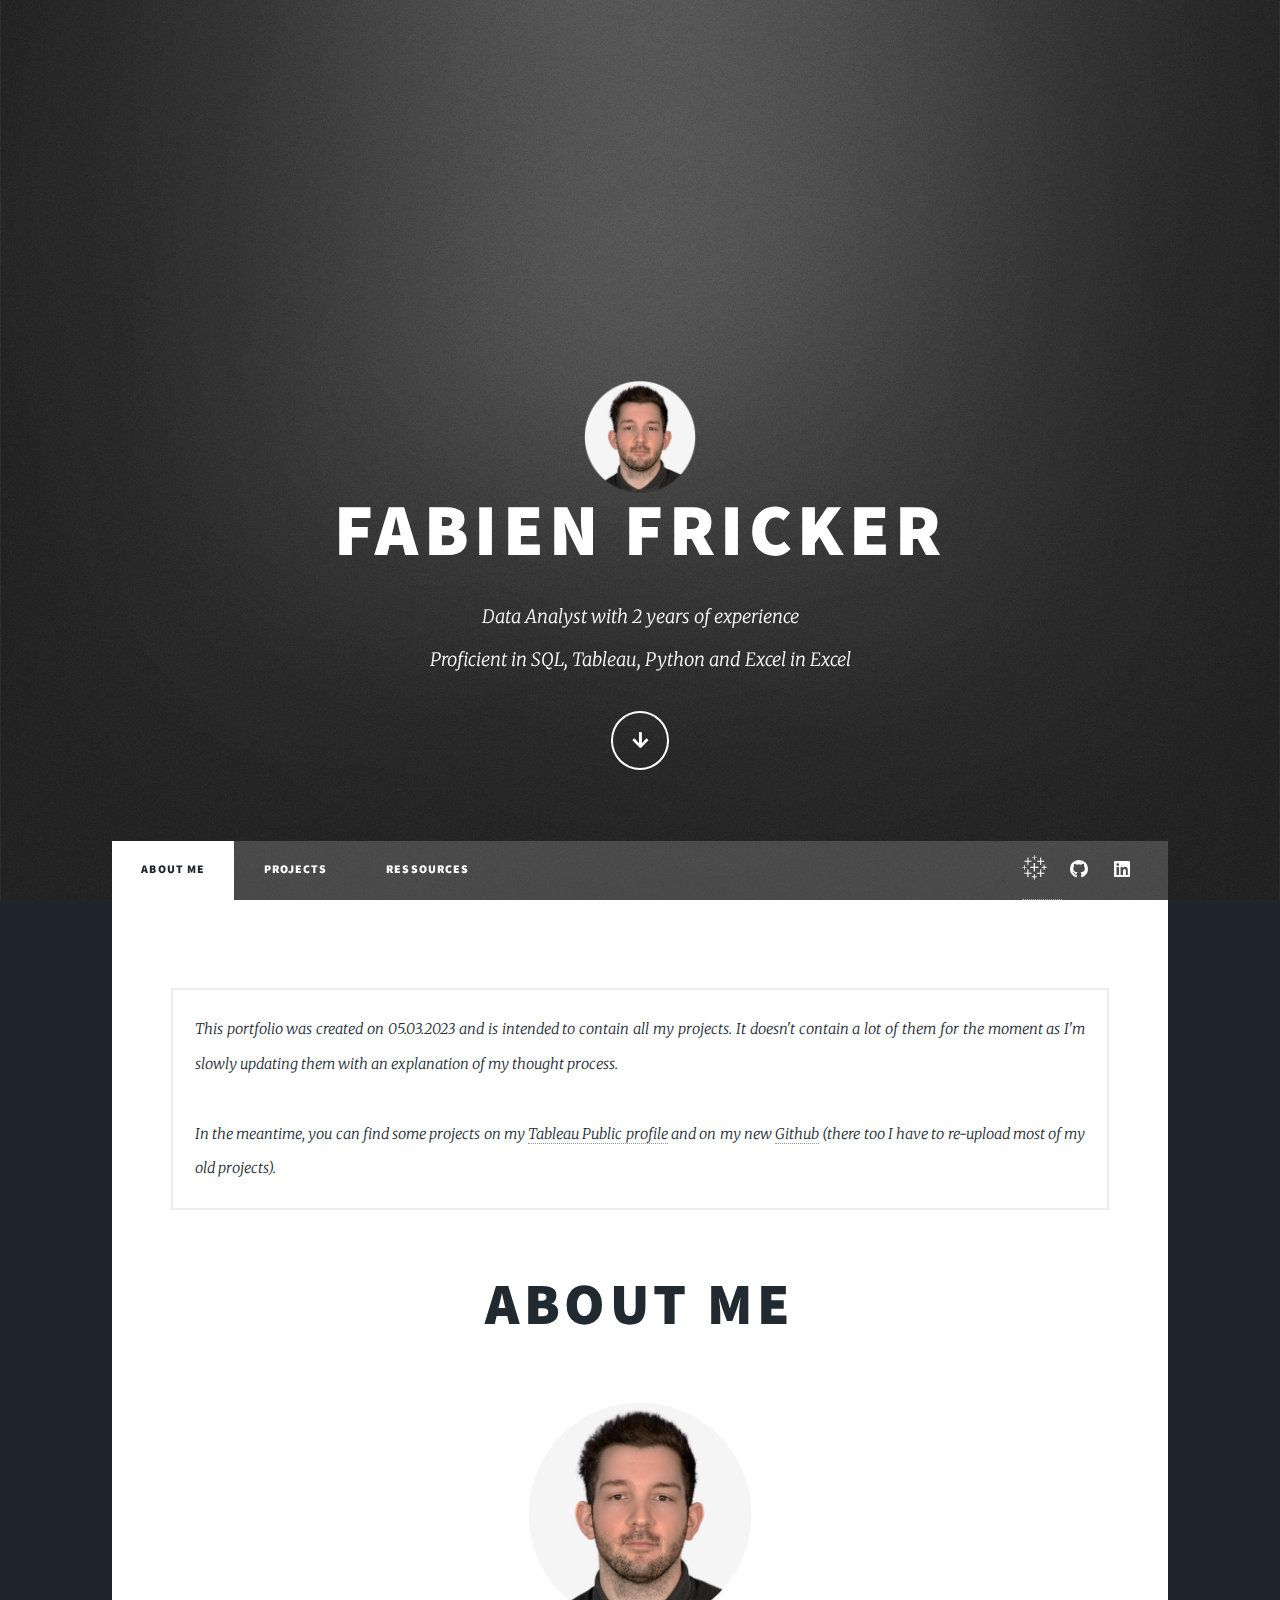
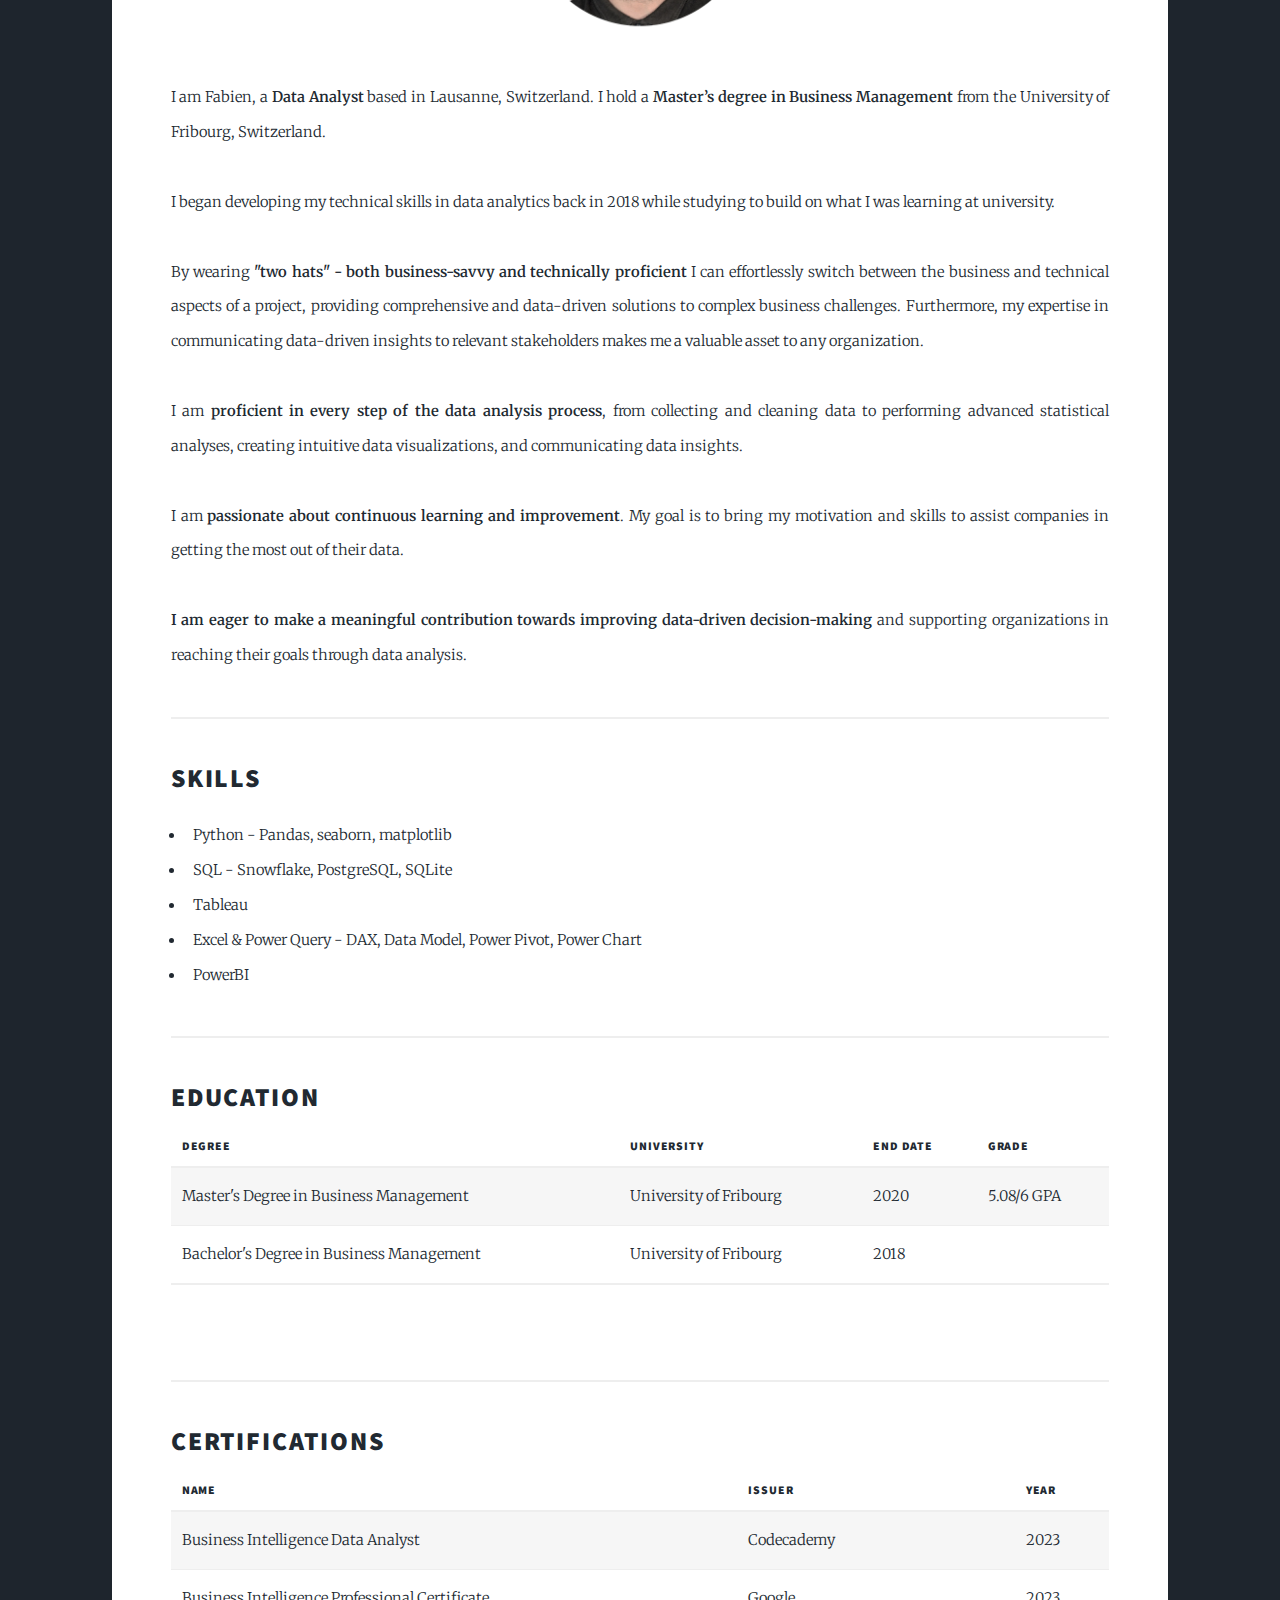
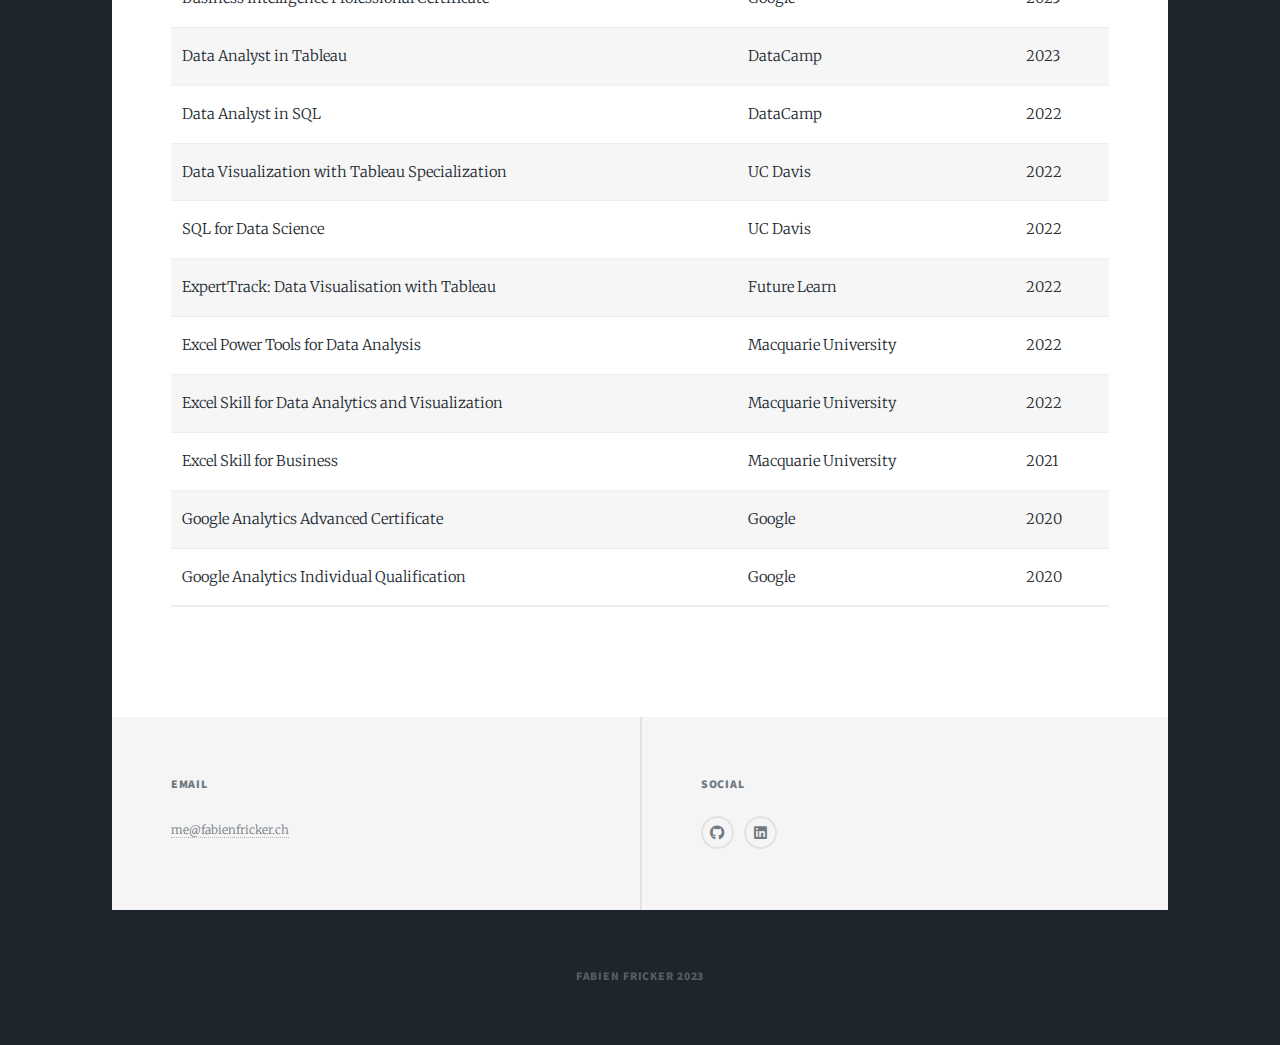
==== commit 16655a14: "Update index.html" ====
--- a/index.html
+++ b/index.html
@@ -22,7 +22,7 @@
 						<img src="images/pic10.png" alt="" style="max-width: 10%;" />
 						<h1>Fabien Fricker</h1>
 						<p>Data Analyst with 2 years of experience<br />
-						Proficient SQL, Tableau, Python and Excel in Excel</p>
+						Proficient in SQL, Tableau, Python and Excel in Excel</p>
 						<ul class="actions">
 							<li><a href="#header" class="button icon solid solo fa-arrow-down scrolly">Continue</a></li>
 						</ul>
@@ -79,9 +79,9 @@
 									<h2>Skills</h2>
 									<ul>
 										<li>Python - Pandas, seaborn, matplotlib </li>
-										<li>SQL - PostgreSQL, SQLite</li>
+										<li>SQL - Snowflake, PostgreSQL, SQLite</li>
+										<li>Tableau</li>
 										<li>Excel & Power Query - DAX, Data Model, Power Pivot, Power Chart</li>
-										<li>Tableau</li>
 										<li>PowerBI</li>
 									</ul>
 								</p>
@@ -134,6 +134,16 @@
 												</tr>
 											</thead>
 											<tbody>
+												<tr>
+													<td>Business Intelligence Data Analyst</td>
+													<td>Codecademy</td>
+													<td>2023</td>
+												</tr>
+												<tr>
+													<td>Business Intelligence Professional Certificate</td>
+													<td>Google</td>
+													<td>2023</td>
+												</tr>
 												<tr>
 													<td>Data Analyst in Tableau</td>
 													<td>DataCamp</td>
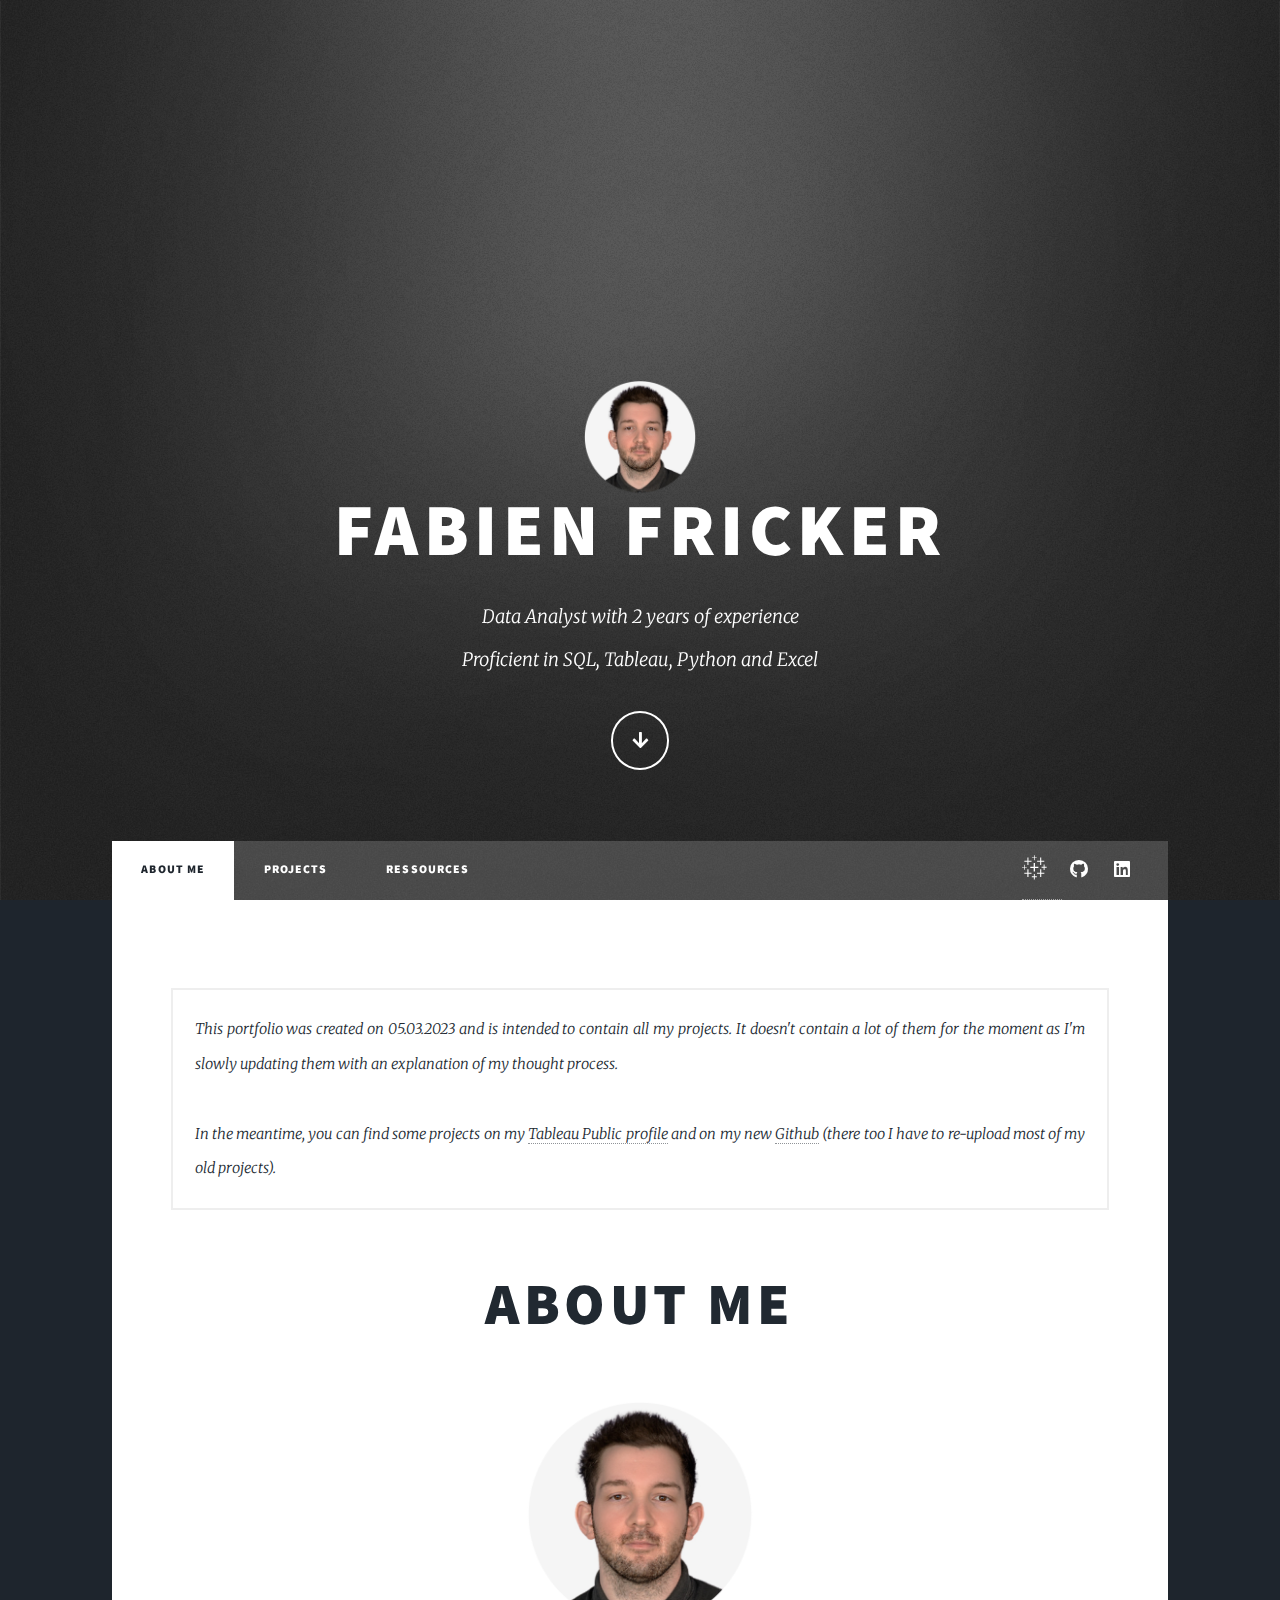
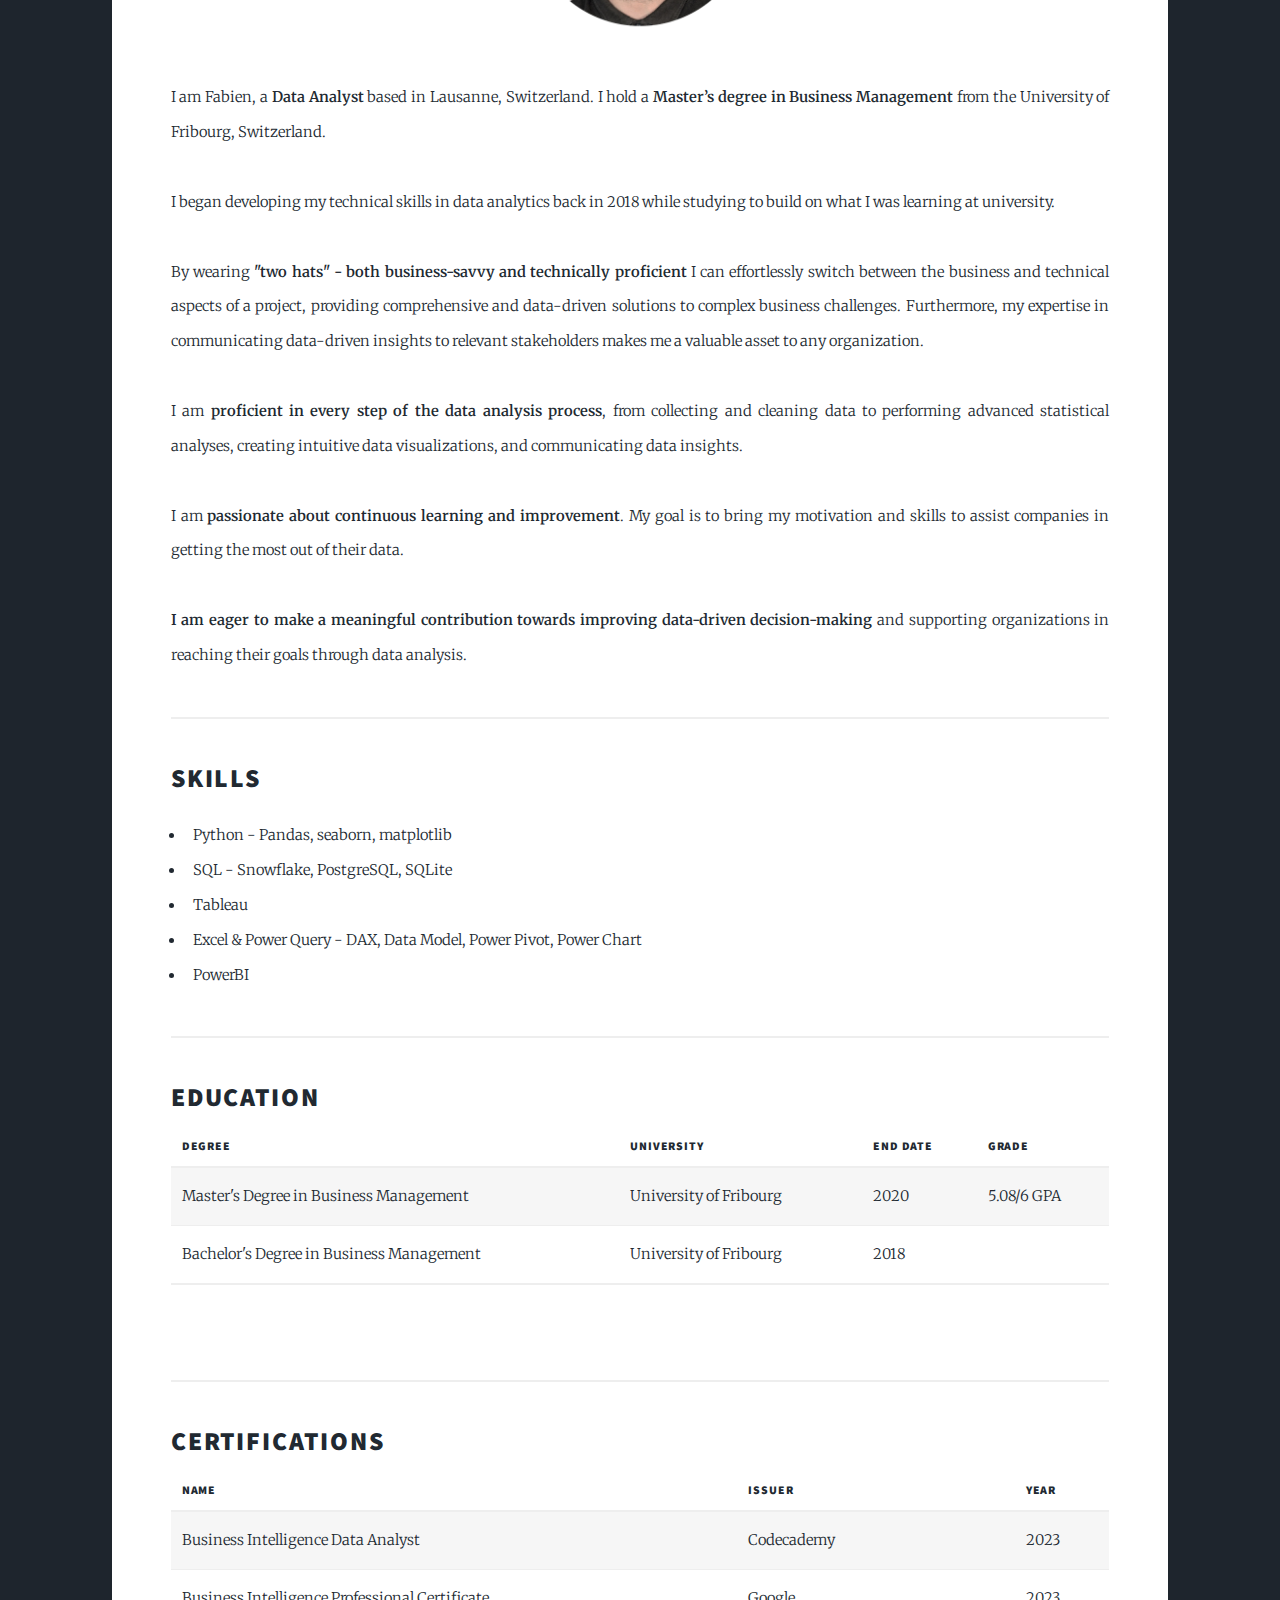
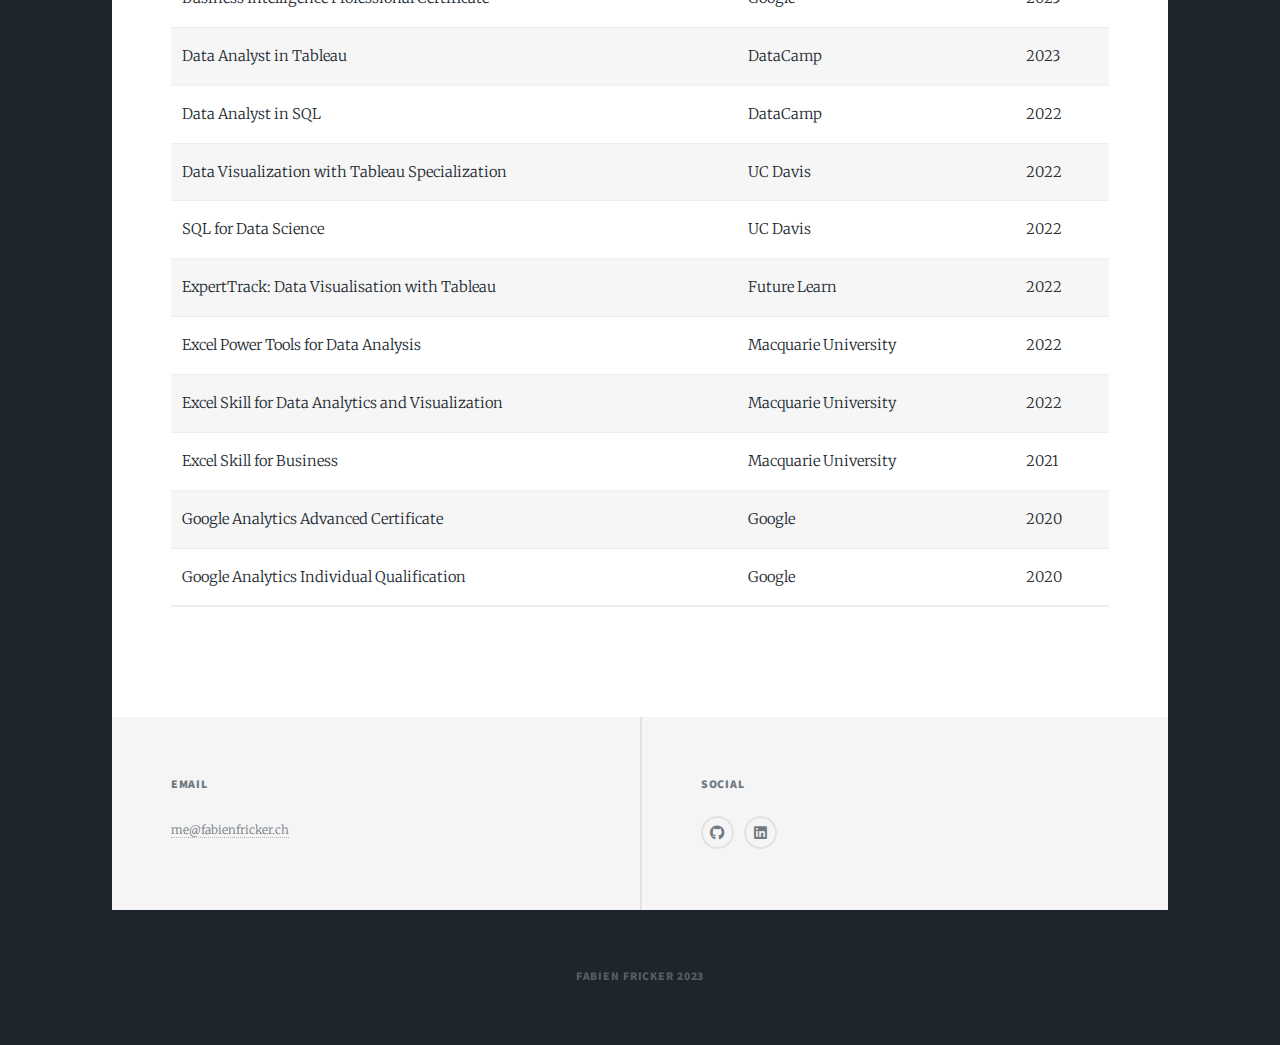
==== commit 18a5e6c2: "Update index.html" ====
--- a/index.html
+++ b/index.html
@@ -22,7 +22,7 @@
 						<img src="images/pic10.png" alt="" style="max-width: 10%;" />
 						<h1>Fabien Fricker</h1>
 						<p>Data Analyst with 2 years of experience<br />
-						Proficient in SQL, Tableau, Python and Excel in Excel</p>
+						Proficient in SQL, Tableau, Python and Excel</p>
 						<ul class="actions">
 							<li><a href="#header" class="button icon solid solo fa-arrow-down scrolly">Continue</a></li>
 						</ul>
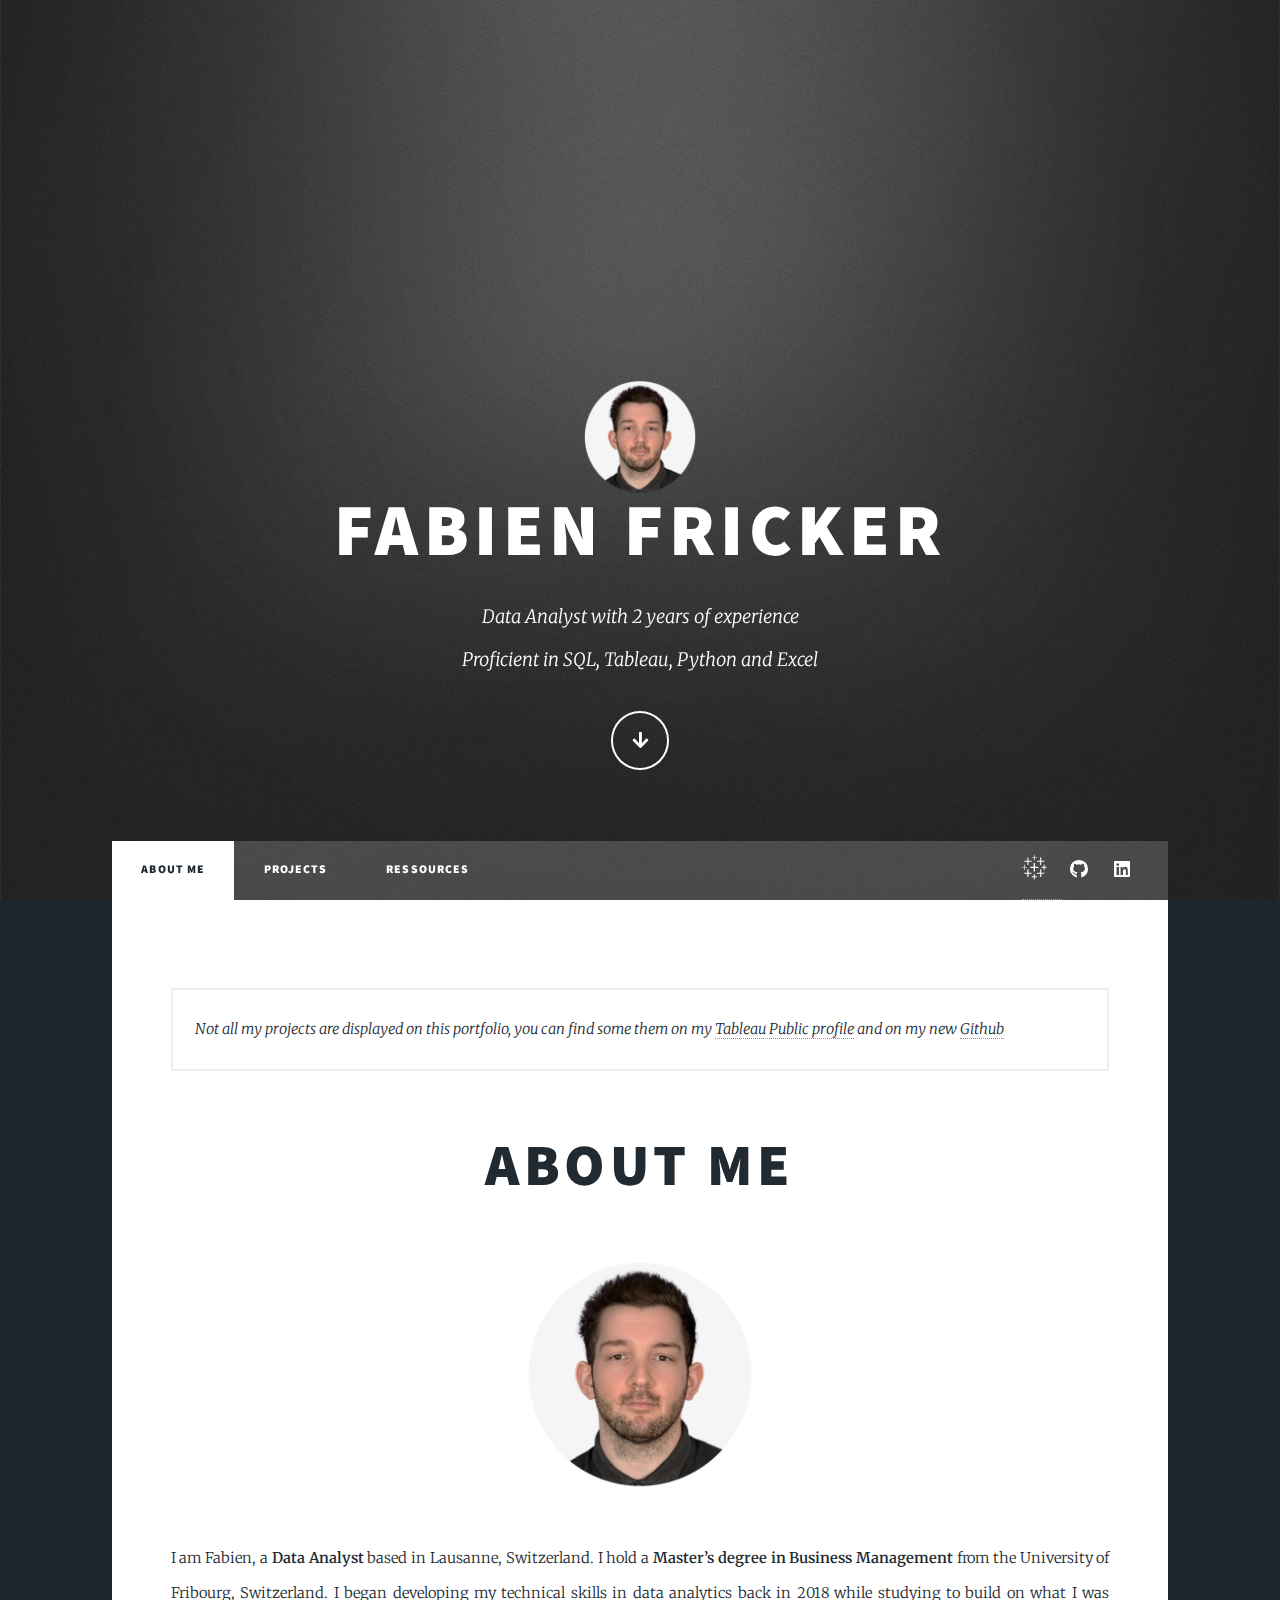
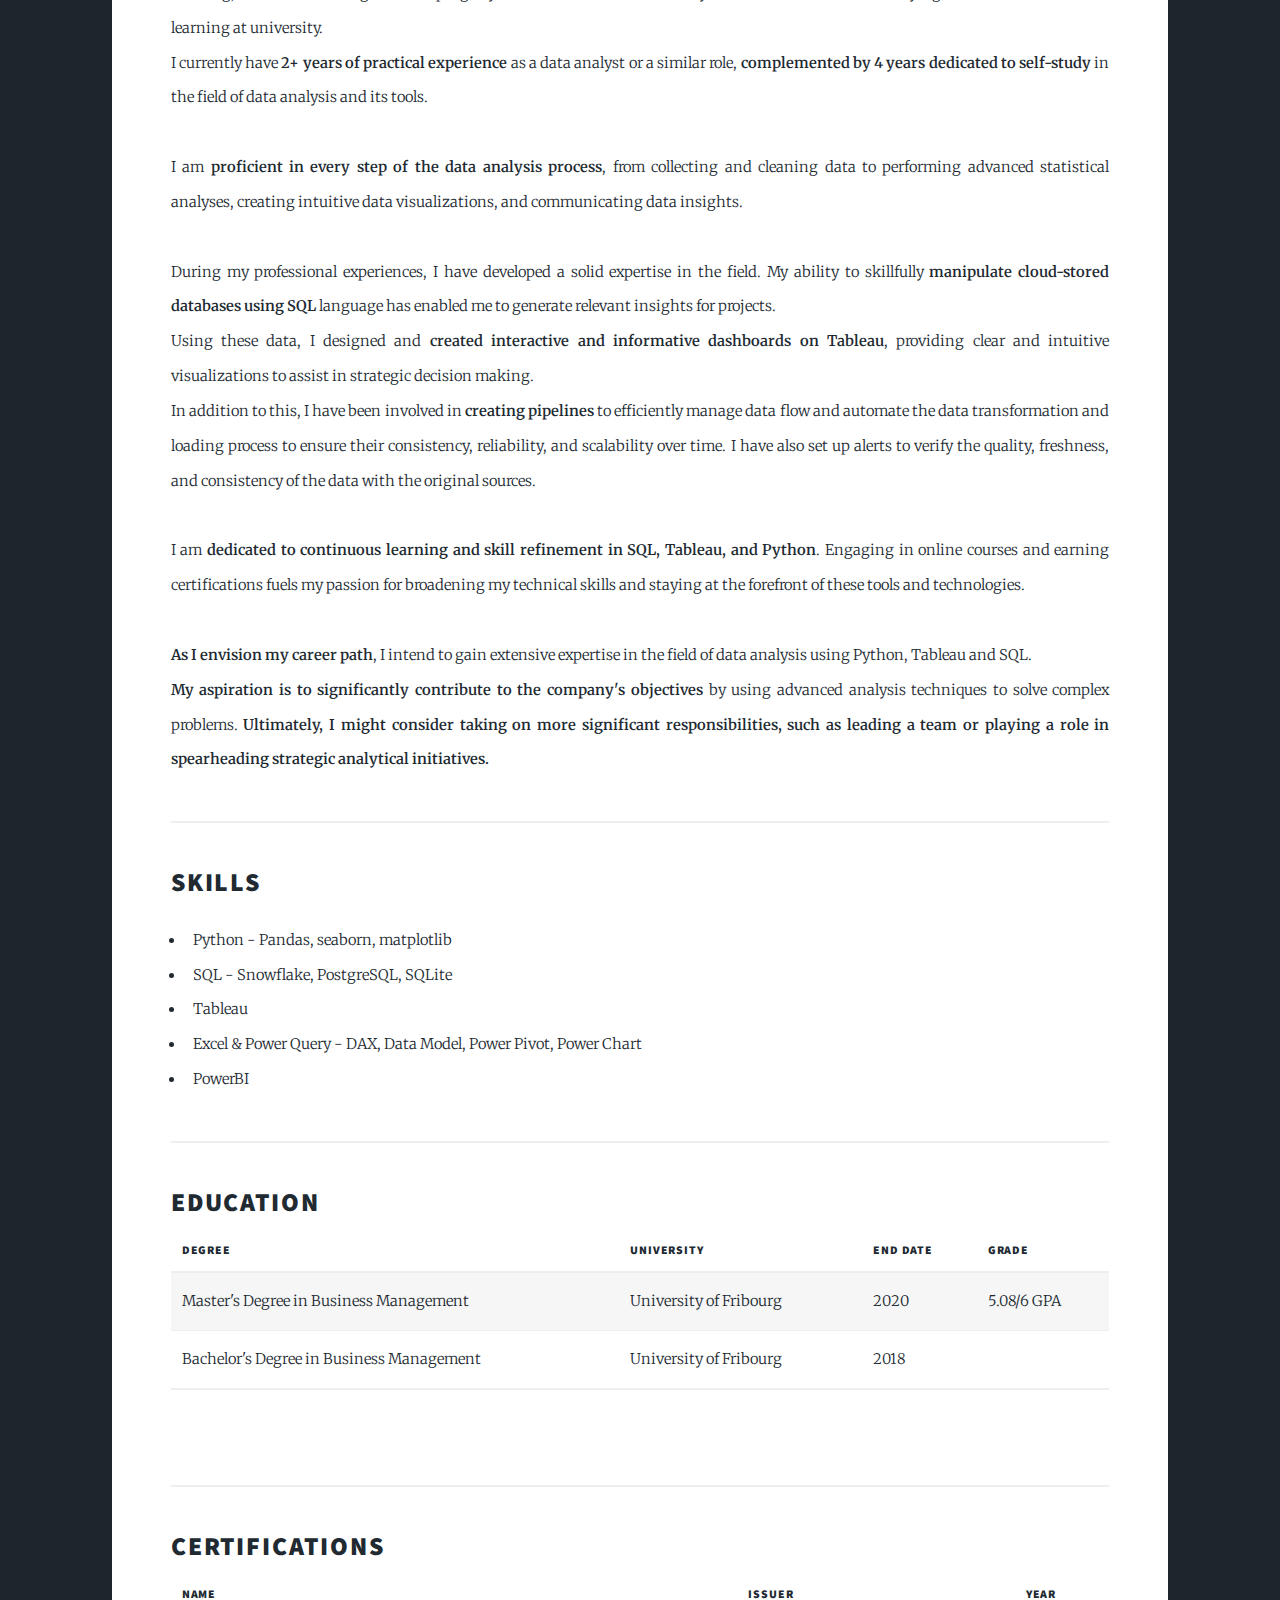
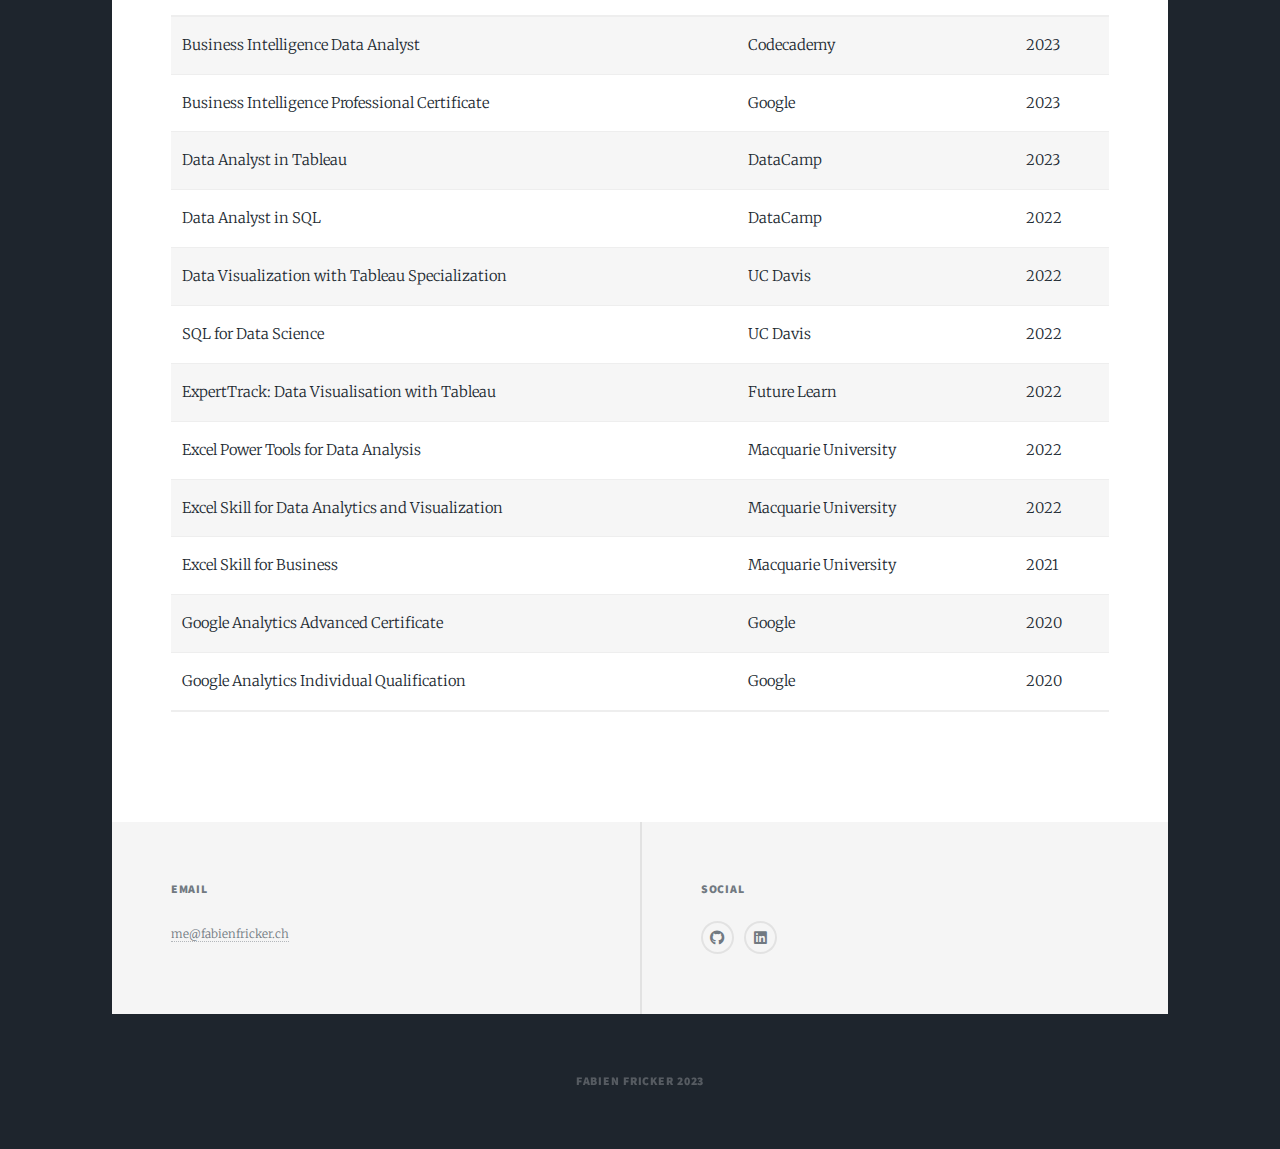
==== commit f7d235d2: "Update index.html" ====
--- a/index.html
+++ b/index.html
@@ -55,9 +55,7 @@
 							<article class="post featured">
 								<div class="box">
 								<p>
-									<i>This portfolio was created on 05.03.2023 and is intended to contain all my projects. It doesn't contain a lot of them for the moment as I'm slowly updating them with an explanation of my thought process. 
-									<br/><br/>
-									In the meantime, you can find some projects on my <a href="https://public.tableau.com/app/profile/fabienfricker">Tableau Public profile</a> and on my new <a href="https://github.com/9999HP">Github</a> (there too I have to re-upload most of my old projects).</i>
+									<i>Not all my projects are displayed on this portfolio, you can find some them on my <a href="https://public.tableau.com/app/profile/fabienfricker">Tableau Public profile</a> and on my new <a href="https://github.com/9999HP">Github</a></i>
 								</div>
 								<br/>
 								<header class="major">
@@ -66,12 +64,17 @@
 								<img src="images/pic10.png" alt="" style="max-width: 25%;" />
 								<section class="post">
 									<br>
-									<p>I am Fabien, a <strong>Data Analyst</strong> based in Lausanne, Switzerland. I hold a <strong>Master’s degree in Business Management</strong> from the University of Fribourg, Switzerland.<br /><br/>
-										I began developing my technical skills in data analytics back in 2018 while studying to build on what I was learning at university.<br /><br/>
-										By wearing <strong>"two hats" - both business-savvy and technically proficient</strong> I can effortlessly switch between the business and technical aspects of a project, providing comprehensive and data-driven solutions to complex business challenges. Furthermore, my expertise in communicating data-driven insights to relevant stakeholders makes me a valuable asset to any organization.<br /><br />
+									<p>
+										I am Fabien, a <strong>Data Analyst</strong> based in Lausanne, Switzerland. I hold a <strong>Master’s degree in Business Management</strong> from the University of Fribourg, Switzerland. I began developing my technical skills in data analytics back in 2018 while studying to build on what I was learning at university.<br />
+										I currently have <strong>2+ years of practical experience</strong> as a data analyst or a similar role, <strong>complemented by 4 years dedicated to self-study</strong> in the field of data analysis and its tools.<br /><br/>
 										I am <strong>proficient in every step of the data analysis process</strong>, from collecting and cleaning data to performing advanced statistical analyses, creating intuitive data visualizations, and communicating data insights.<br /><br />
-										I am <strong>passionate about continuous learning and improvement</strong>. My goal is to bring my motivation and skills to assist companies in getting the most out of their data.<br /><br />
-										<strong>I am eager to make a meaningful contribution towards improving data-driven decision-making</strong> and supporting organizations in reaching their goals through data analysis.
+										During my professional experiences, I have developed a solid expertise in the field. My ability to skillfully <strong>manipulate cloud-stored databases using SQL</strong> language has enabled me to generate relevant insights for projects.<br /> 
+										Using these data, I designed and <strong>created interactive and informative dashboards on Tableau</strong>, providing clear and intuitive visualizations to assist in strategic decision making.<br />
+										In addition to this, I have been involved in <strong>creating pipelines</strong> to efficiently manage data flow and automate the data transformation and loading process to ensure their consistency, reliability, and scalability over time. I have also set up alerts to verify the quality, freshness, and consistency of the data with the original sources.<br /><br />
+										I am <strong>dedicated to continuous learning and skill refinement in SQL, Tableau, and Python</strong>. Engaging in online courses and earning certifications fuels my passion for broadening my technical skills and staying at the forefront of these tools and technologies.<br /><br />
+										<strong>As I envision my career path</strong>, I intend to gain extensive expertise in the field of data analysis using Python, Tableau and SQL.<br />
+										<strong>My aspiration is to significantly contribute to the company's objectives</strong> by using advanced analysis techniques to solve complex problems.
+										<strong>Ultimately, I might consider taking on more significant responsibilities, such as leading a team or playing a role in spearheading strategic analytical initiatives.</strong>
 									</p>
 								</section>
 								<hr>
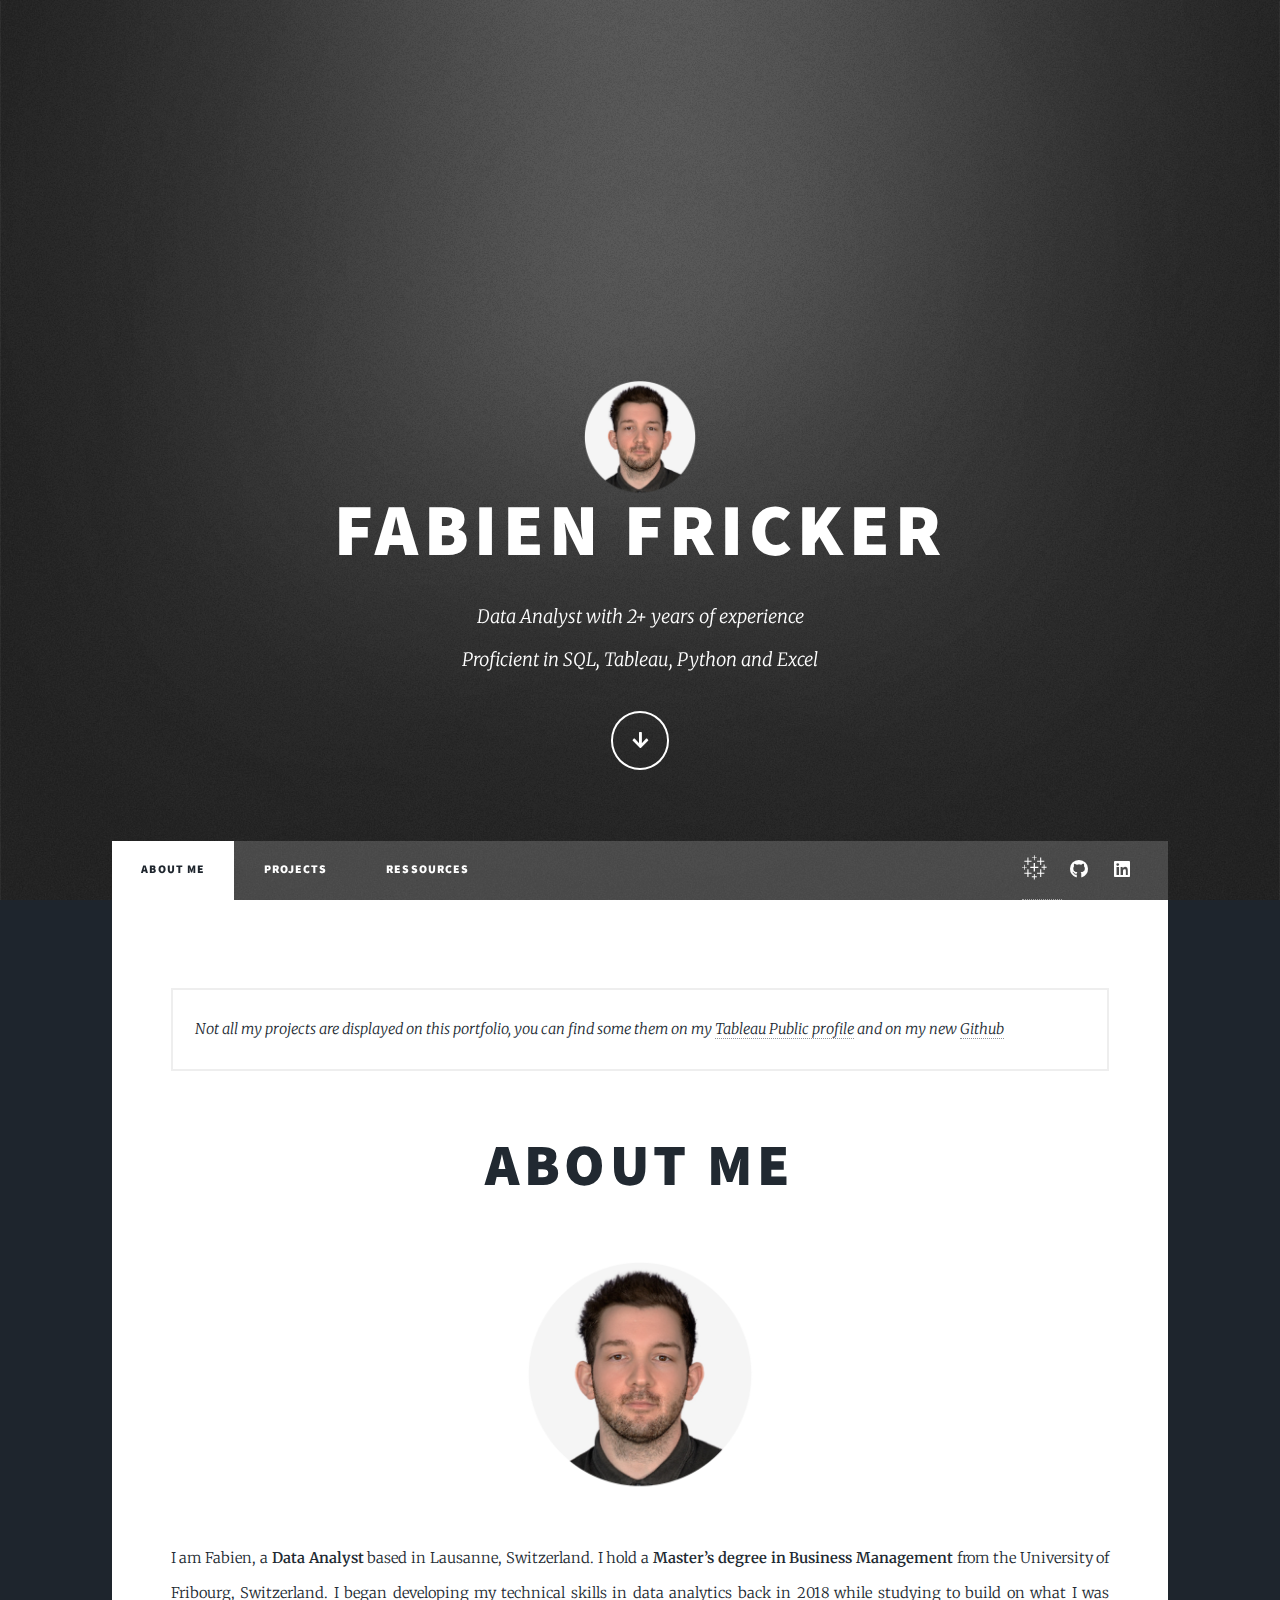
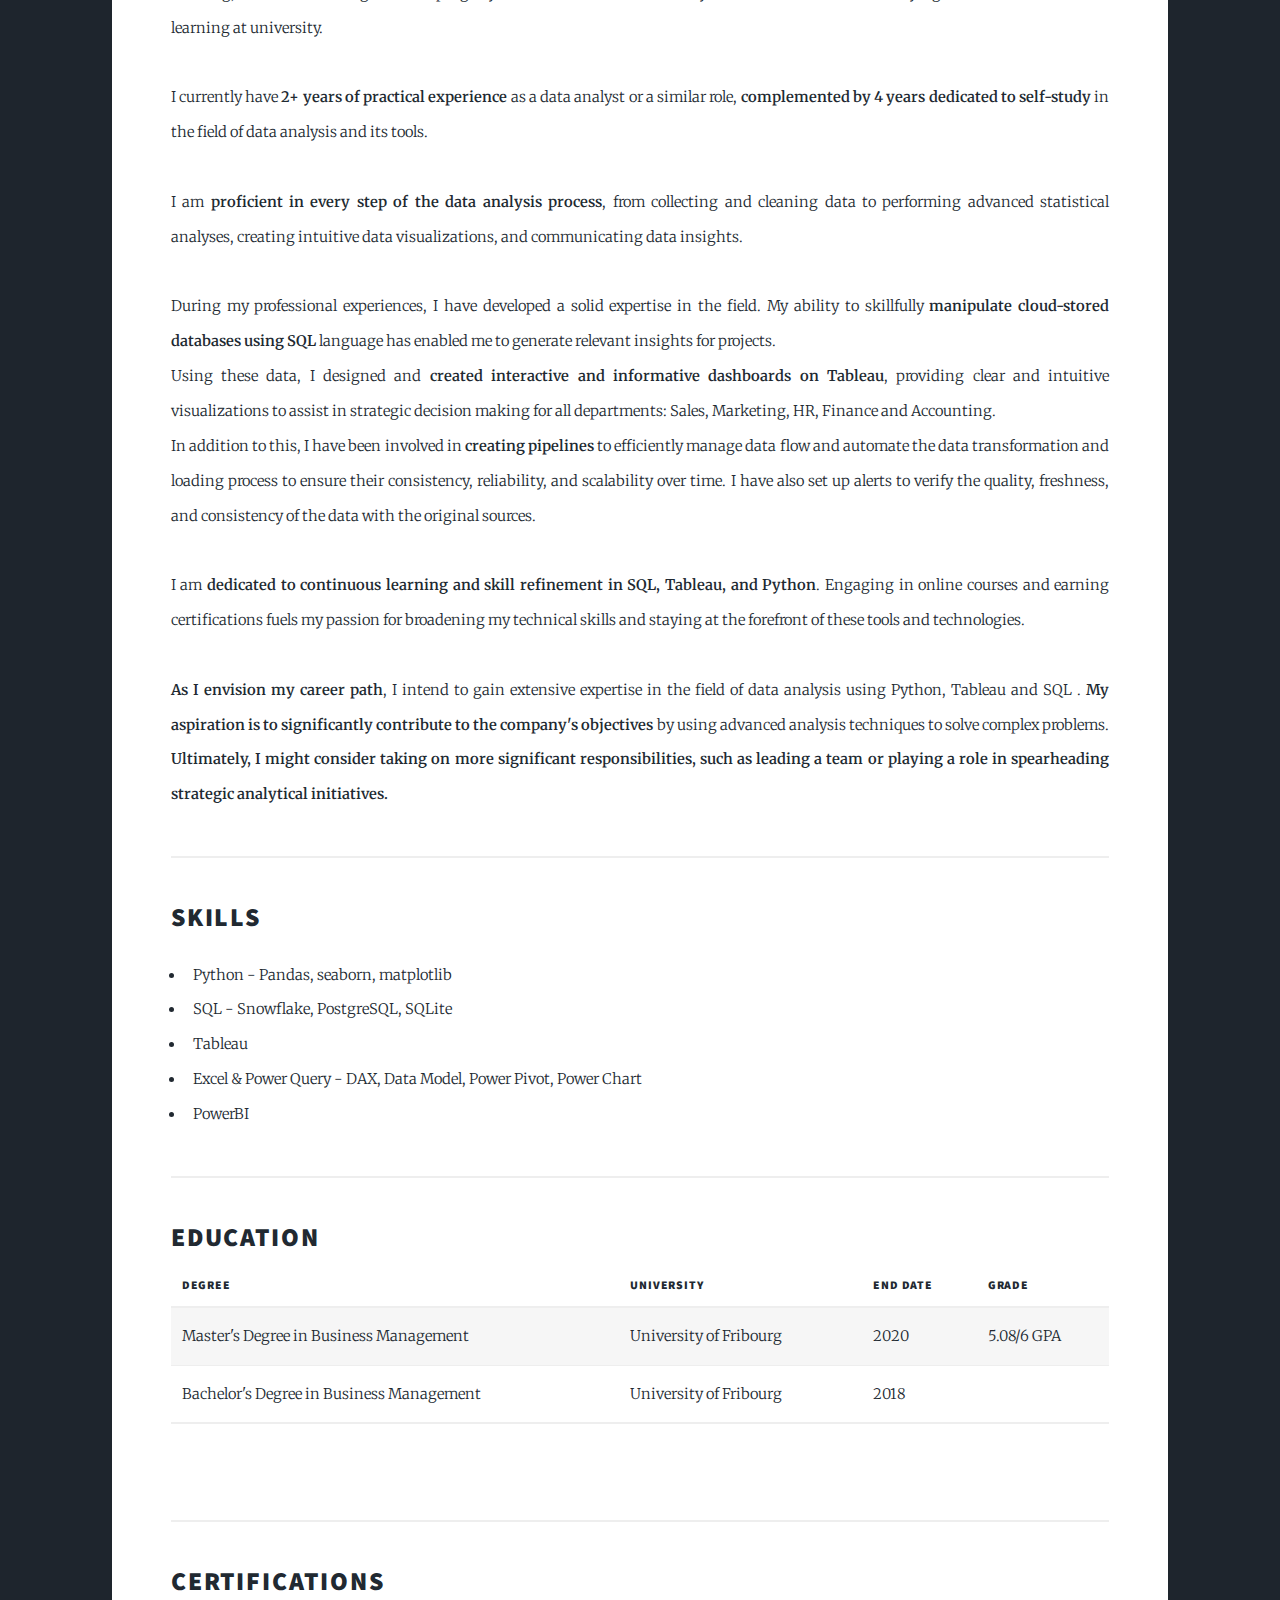
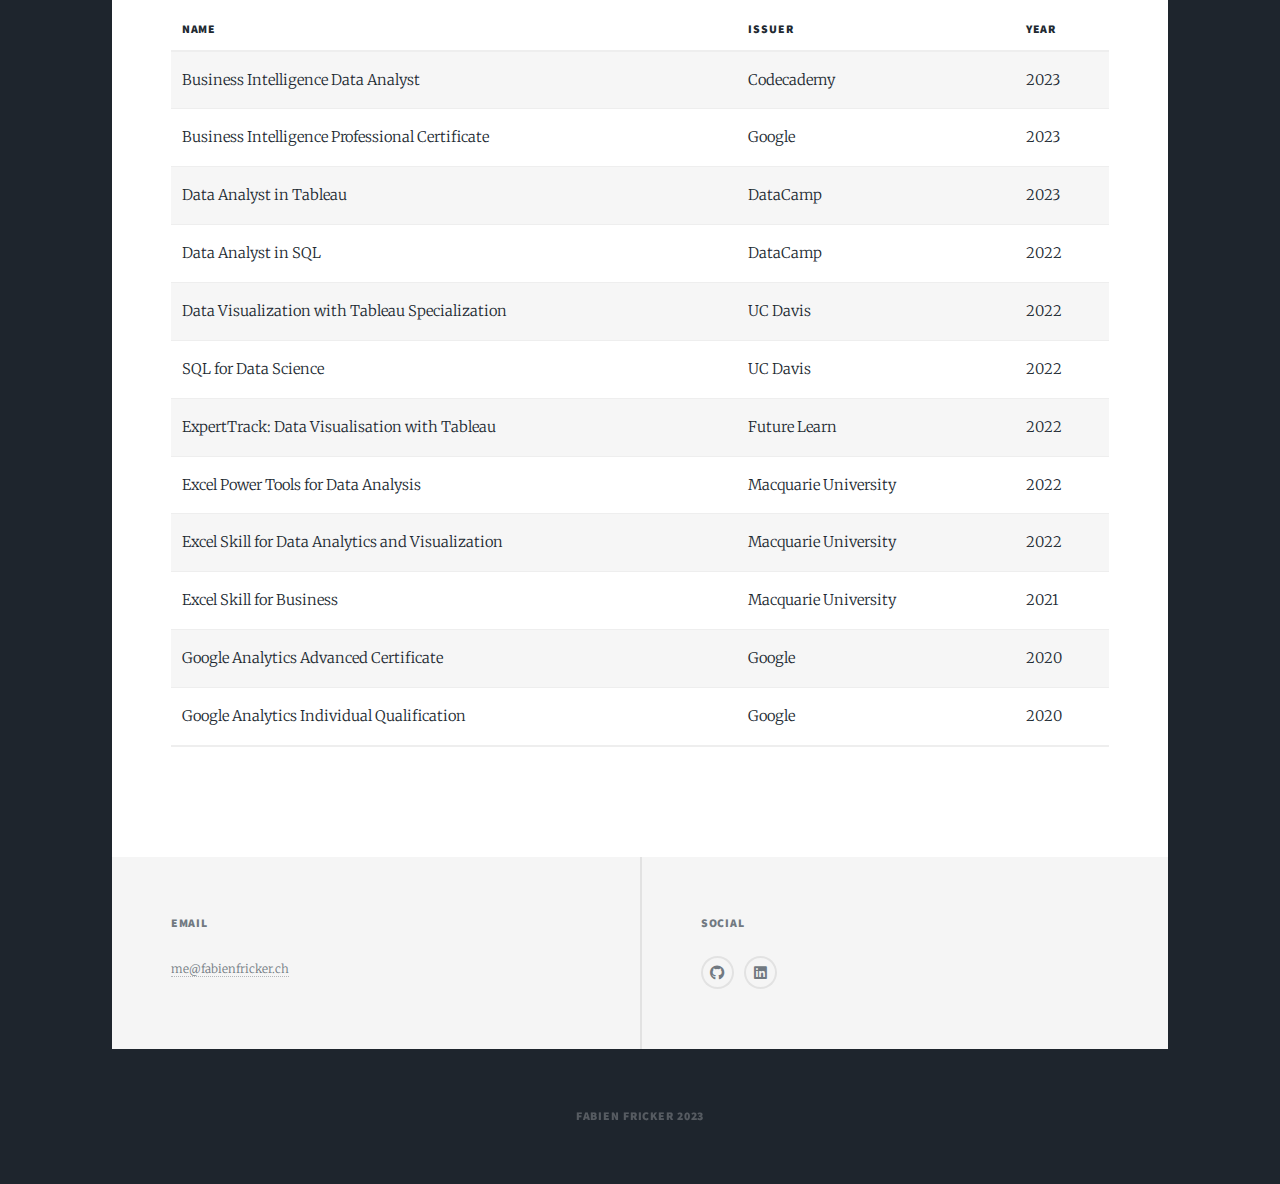
==== commit 5f85cc5b: "Update index.html" ====
--- a/index.html
+++ b/index.html
@@ -21,7 +21,7 @@
 					<div id="intro">
 						<img src="images/pic10.png" alt="" style="max-width: 10%;" />
 						<h1>Fabien Fricker</h1>
-						<p>Data Analyst with 2 years of experience<br />
+						<p>Data Analyst with 2+ years of experience<br />
 						Proficient in SQL, Tableau, Python and Excel</p>
 						<ul class="actions">
 							<li><a href="#header" class="button icon solid solo fa-arrow-down scrolly">Continue</a></li>
@@ -65,14 +65,14 @@
 								<section class="post">
 									<br>
 									<p>
-										I am Fabien, a <strong>Data Analyst</strong> based in Lausanne, Switzerland. I hold a <strong>Master’s degree in Business Management</strong> from the University of Fribourg, Switzerland. I began developing my technical skills in data analytics back in 2018 while studying to build on what I was learning at university.<br />
+										I am Fabien, a <strong>Data Analyst</strong> based in Lausanne, Switzerland. I hold a <strong>Master’s degree in Business Management</strong> from the University of Fribourg, Switzerland. I began developing my technical skills in data analytics back in 2018 while studying to build on what I was learning at university.<br /><br />
 										I currently have <strong>2+ years of practical experience</strong> as a data analyst or a similar role, <strong>complemented by 4 years dedicated to self-study</strong> in the field of data analysis and its tools.<br /><br/>
 										I am <strong>proficient in every step of the data analysis process</strong>, from collecting and cleaning data to performing advanced statistical analyses, creating intuitive data visualizations, and communicating data insights.<br /><br />
 										During my professional experiences, I have developed a solid expertise in the field. My ability to skillfully <strong>manipulate cloud-stored databases using SQL</strong> language has enabled me to generate relevant insights for projects.<br /> 
-										Using these data, I designed and <strong>created interactive and informative dashboards on Tableau</strong>, providing clear and intuitive visualizations to assist in strategic decision making.<br />
+										Using these data, I designed and <strong>created interactive and informative dashboards on Tableau</strong>, providing clear and intuitive visualizations to assist in strategic decision making for all departments: Sales, Marketing, HR, Finance and Accounting.<br />
 										In addition to this, I have been involved in <strong>creating pipelines</strong> to efficiently manage data flow and automate the data transformation and loading process to ensure their consistency, reliability, and scalability over time. I have also set up alerts to verify the quality, freshness, and consistency of the data with the original sources.<br /><br />
 										I am <strong>dedicated to continuous learning and skill refinement in SQL, Tableau, and Python</strong>. Engaging in online courses and earning certifications fuels my passion for broadening my technical skills and staying at the forefront of these tools and technologies.<br /><br />
-										<strong>As I envision my career path</strong>, I intend to gain extensive expertise in the field of data analysis using Python, Tableau and SQL.<br />
+										<strong>As I envision my career path</strong>, I intend to gain extensive expertise in the field of data analysis using Python, Tableau and SQL .
 										<strong>My aspiration is to significantly contribute to the company's objectives</strong> by using advanced analysis techniques to solve complex problems.
 										<strong>Ultimately, I might consider taking on more significant responsibilities, such as leading a team or playing a role in spearheading strategic analytical initiatives.</strong>
 									</p>
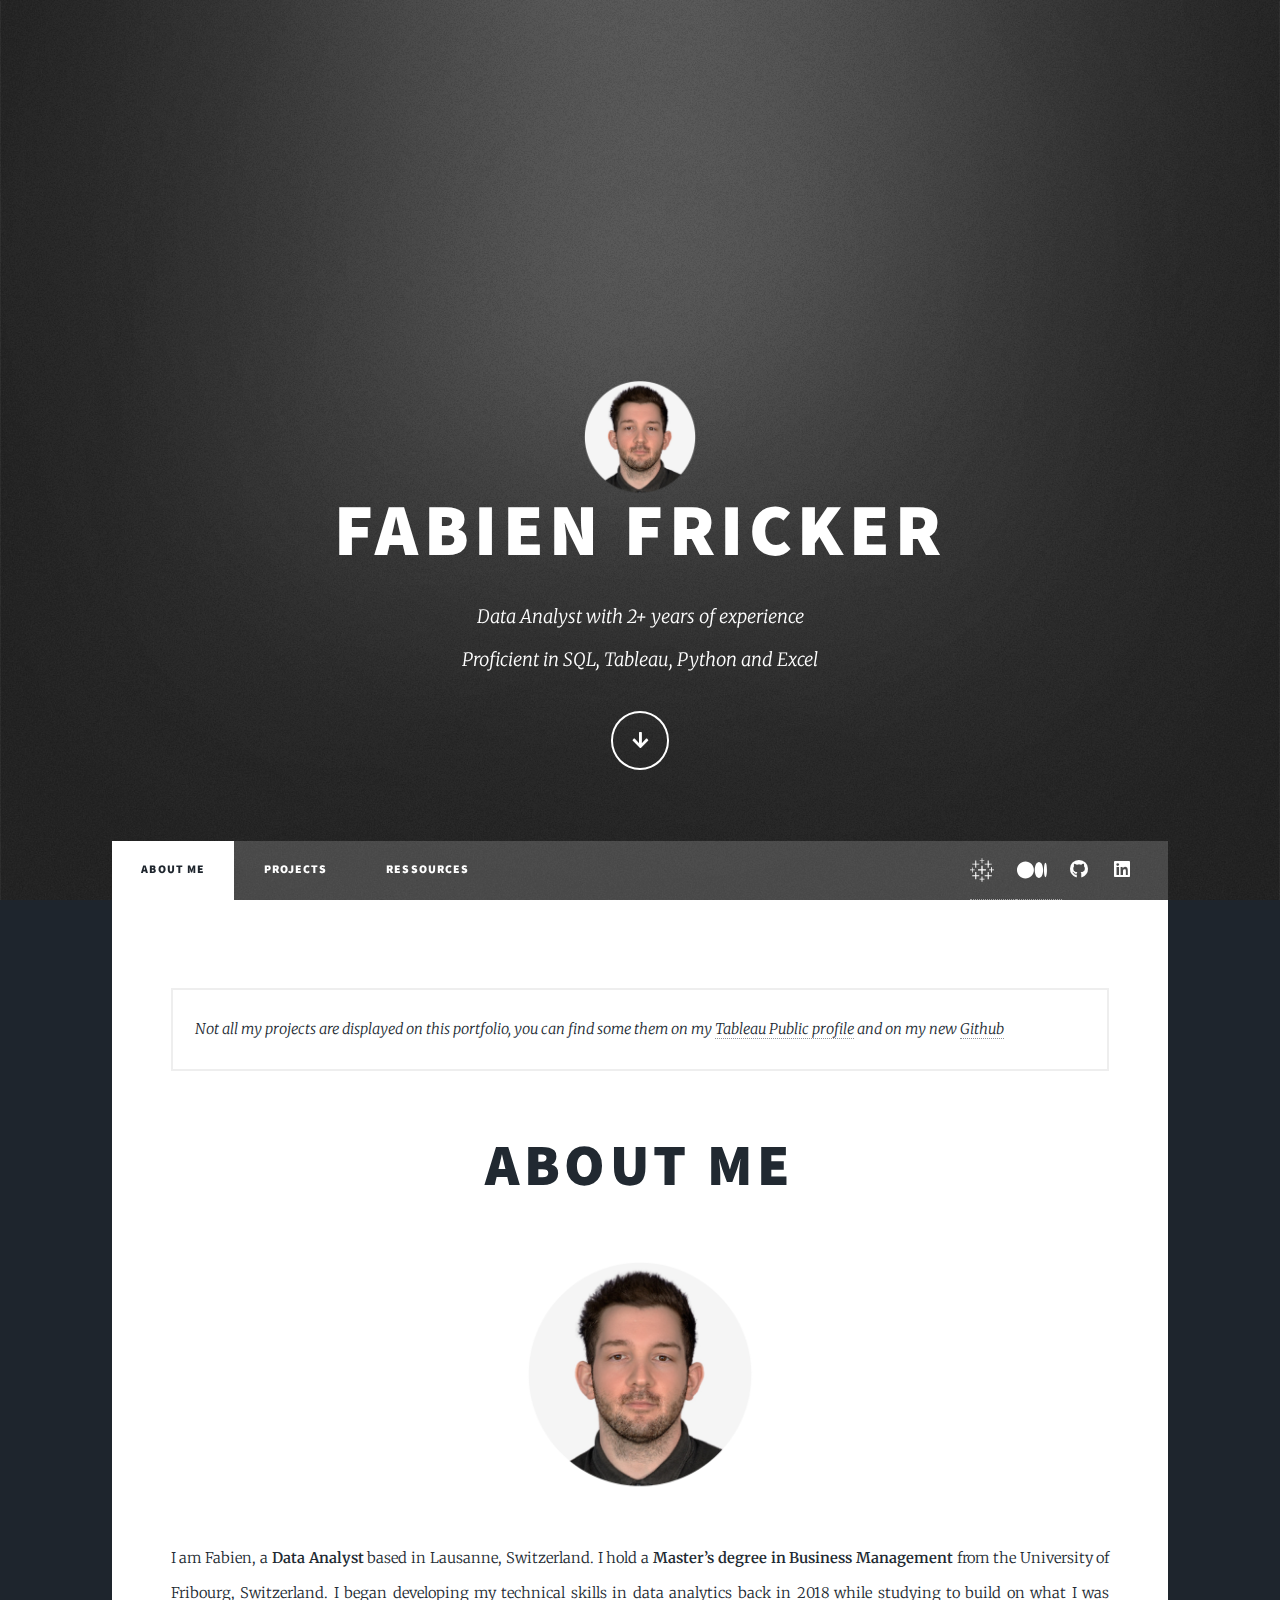
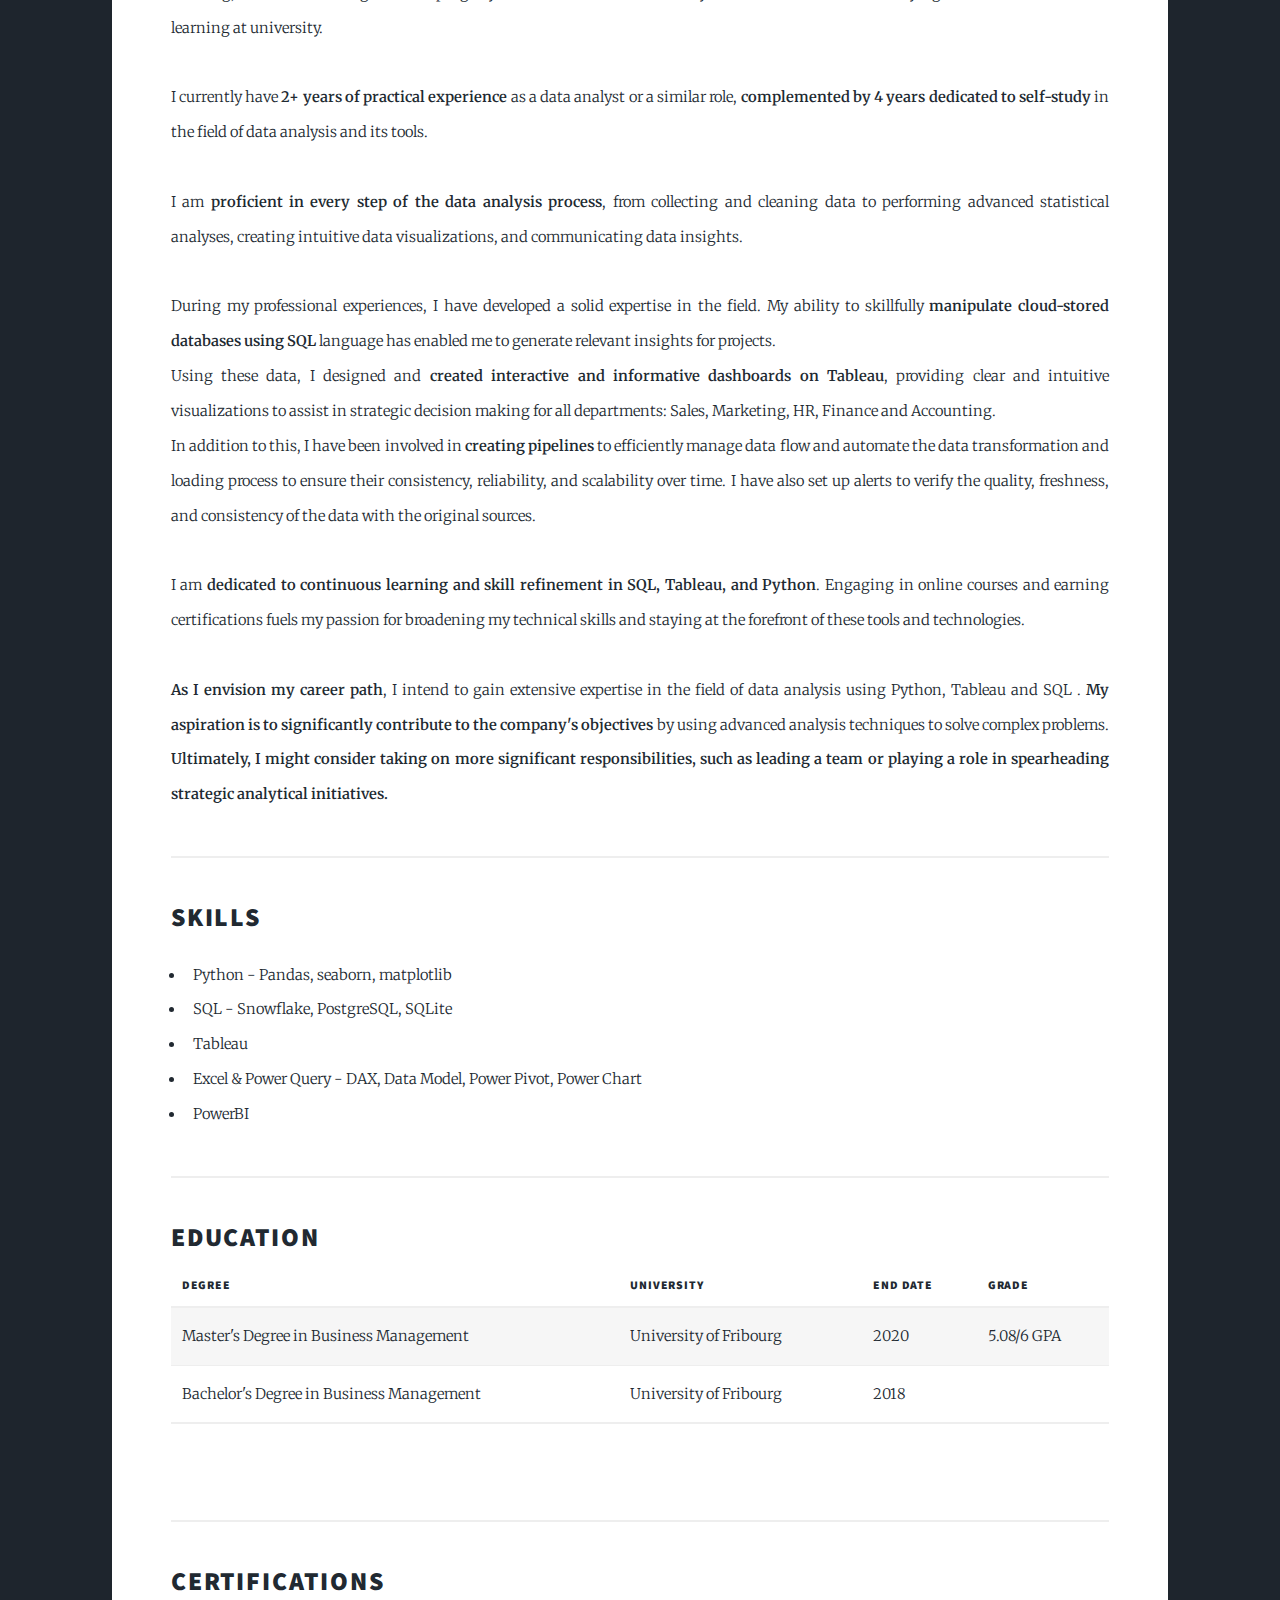
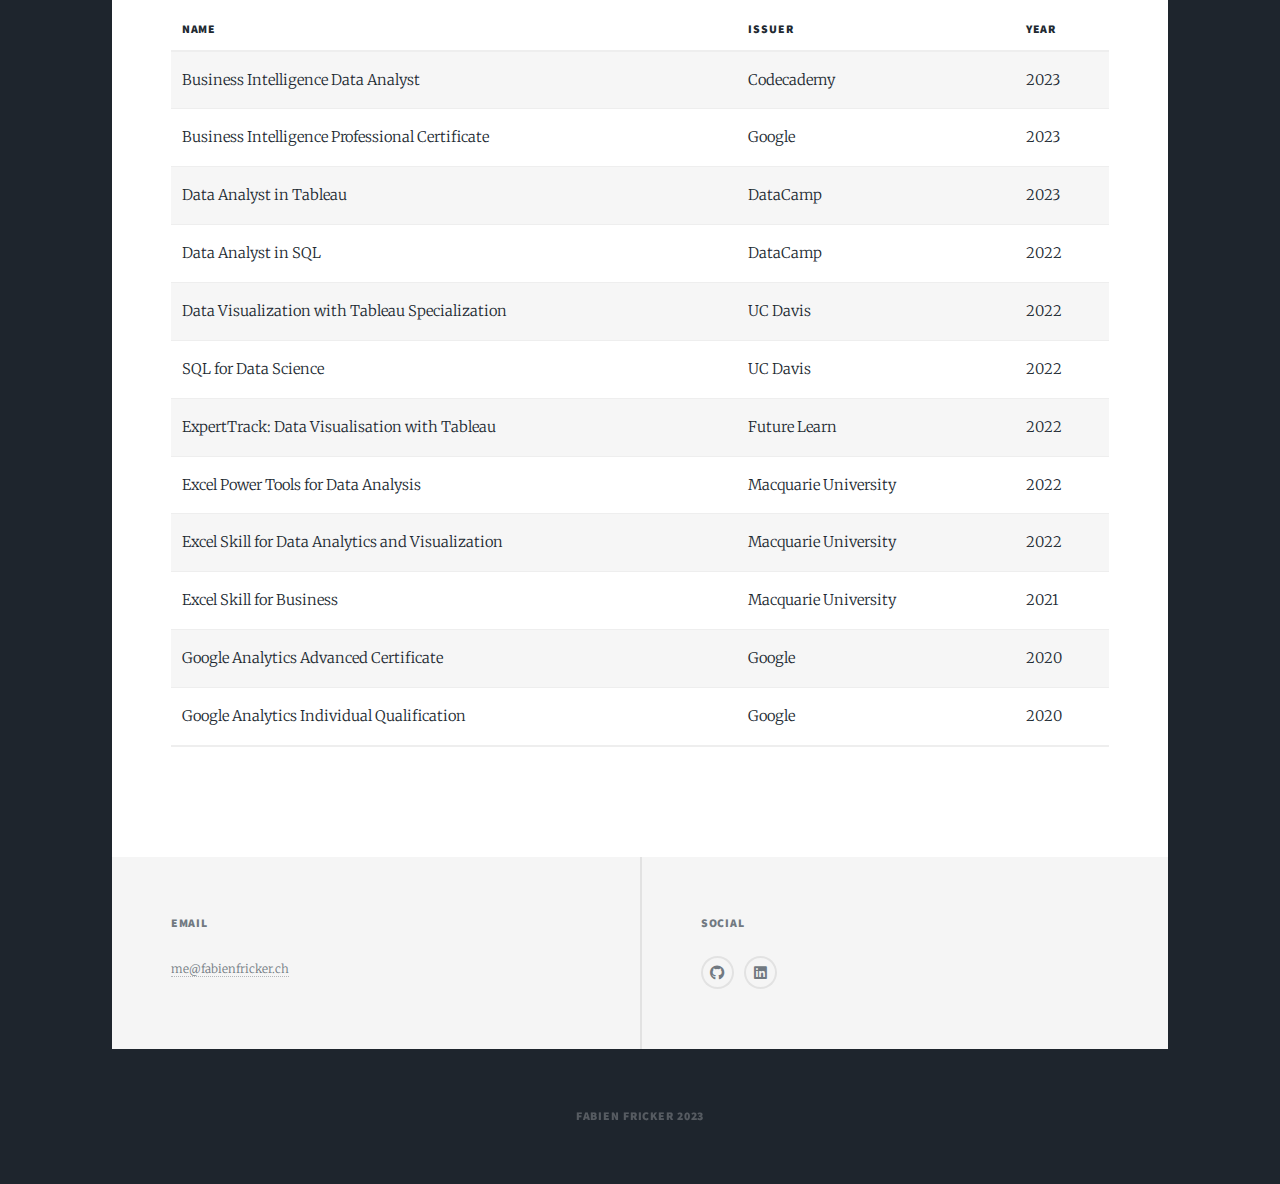
==== commit 2443b1c0: "modify padding in nav bar for icons and svg" ====
--- a/index.html
+++ b/index.html
@@ -40,7 +40,9 @@
 							<li><a href="projects.html">Projects</a></li>
 							<li><a href="ressources.html">Ressources</a></li>
 						</ul>
-						<a href="https://public.tableau.com/app/profile/fabienfricker"><span class="icon-wrapper"><svg fill="#ffffff" width="33" height="33"  viewBox="0 0 25 35" preserveAspectRatio="xMidYMin slice" ><path d="M11.654.174V2.377H9.682v.58h1.972V5.16h.696V2.957h1.97v-.58h-1.97V.174h-.348zm6.03 2.262l-.002 1.623v1.623h-2.957v.927h2.957v3.188H18.725l.011-1.582.02-1.576 1.465-.02 1.46-.01v-.927H18.728V2.436h-.522zm-12.407.06V5.686H2.291v.925H5.277V9.801h.985V6.61h3.013v-.925H6.262V2.496H5.77zm6.086 5.27v3.593H8.06v1.188h3.304v3.596h1.28v-3.596H15.953v-1.188H12.643V7.766h-.637zm9.721 1.55v2.221h-2.012v.811h2.012v2.261h.887v-2.261H24v-.811h-2.029V9.317h-.422zm-19.111.131V11.621H0v.621H1.973v2.194H2.64v-2.194h2v-.62H2.609V9.446h-.318zm15.709 4.516v3.254h-3.016v.927h3.016v3.217h1.072v-3.216H21.74v-.928H18.754v-3.254h-.533zm-12.463.008v3.246H2.262v.928h2.957v3.189H6.32v-3.189h2.955v-.928H6.32V13.97h-.55zm6.316 4.578l.002 1.103v1.1H9.566v.812h1.971v2.262h.928l.012-1.119.017-1.143H14.463v-.812h-2V18.549h-.465z" /></svg></span></a>
+						<a href="https://public.tableau.com/app/profile/fabienfricker"><span class="icon-wrapper"><svg fill="#ffffff" width="33" height="36"  viewBox="0 -4 33 36"><path d="M11.654.174V2.377H9.682v.58h1.972V5.16h.696V2.957h1.97v-.58h-1.97V.174h-.348zm6.03 2.262l-.002 1.623v1.623h-2.957v.927h2.957v3.188H18.725l.011-1.582.02-1.576 1.465-.02 1.46-.01v-.927H18.728V2.436h-.522zm-12.407.06V5.686H2.291v.925H5.277V9.801h.985V6.61h3.013v-.925H6.262V2.496H5.77zm6.086 5.27v3.593H8.06v1.188h3.304v3.596h1.28v-3.596H15.953v-1.188H12.643V7.766h-.637zm9.721 1.55v2.221h-2.012v.811h2.012v2.261h.887v-2.261H24v-.811h-2.029V9.317h-.422zm-19.111.131V11.621H0v.621H1.973v2.194H2.64v-2.194h2v-.62H2.609V9.446h-.318zm15.709 4.516v3.254h-3.016v.927h3.016v3.217h1.072v-3.216H21.74v-.928H18.754v-3.254h-.533zm-12.463.008v3.246H2.262v.928h2.957v3.189H6.32v-3.189h2.955v-.928H6.32V13.97h-.55zm6.316 4.578l.002 1.103v1.1H9.566v.812h1.971v2.262h.928l.012-1.119.017-1.143H14.463v-.812h-2V18.549h-.465z" /></svg></span></a>
+
+						<a href="https://medium.com/@fabienfricker"><span class="icon-wrapper"><svg fill="#ffffff" width="33" height="36"  viewBox="0 0 33 36"><path d="M30.955 16c0 3.951-0.661 7.166-1.483 7.166s-1.483-3.215-1.483-7.166 0.661-7.166 1.483-7.166 1.483 3.215 1.483 7.166zM27.167 16c0 4.412-1.882 8.001-4.212 8.001s-4.225-3.589-4.225-8.001 1.894-8.001 4.225-8.001 4.212 3.589 4.212 8.001zM17.919 16c-0.014 4.67-3.803 8.45-8.475 8.45-4.68 0-8.475-3.794-8.475-8.475s3.794-8.475 8.475-8.475c2.351 0 4.479 0.957 6.014 2.504l0.001 0.001c1.521 1.531 2.46 3.641 2.46 5.97 0 0.009 0 0.018-0 0.026v-0.001z"></svg></span></a>
 
 						<ul class="icons">
 							<li><a href="https://github.com/9999HP" class="icon brands fa-github"><span class="label">GitHub</span></a></li>
--- a/assets/css/main.css
+++ b/assets/css/main.css
@@ -3671,16 +3671,16 @@
 			text-decoration: none;
 		  }
 		
-		#nav .icon-wrapper {
+		  #nav .icon-wrapper {
 			display: inline-block;
-			padding: 0 0.5rem 0 0;
+			padding: 0 0.9rem 0 0;
 			vertical-align: middle;
 			text-decoration: none;
 		  }
 		  
 		#nav .icon-wrapper svg {
 			display: inline-block;
-			padding: 0 0.5rem 0 0;
+			padding: 0 0 0 0;
 			vertical-align: middle;
 			text-decoration: none;
 			pointer-events: bounding-box;
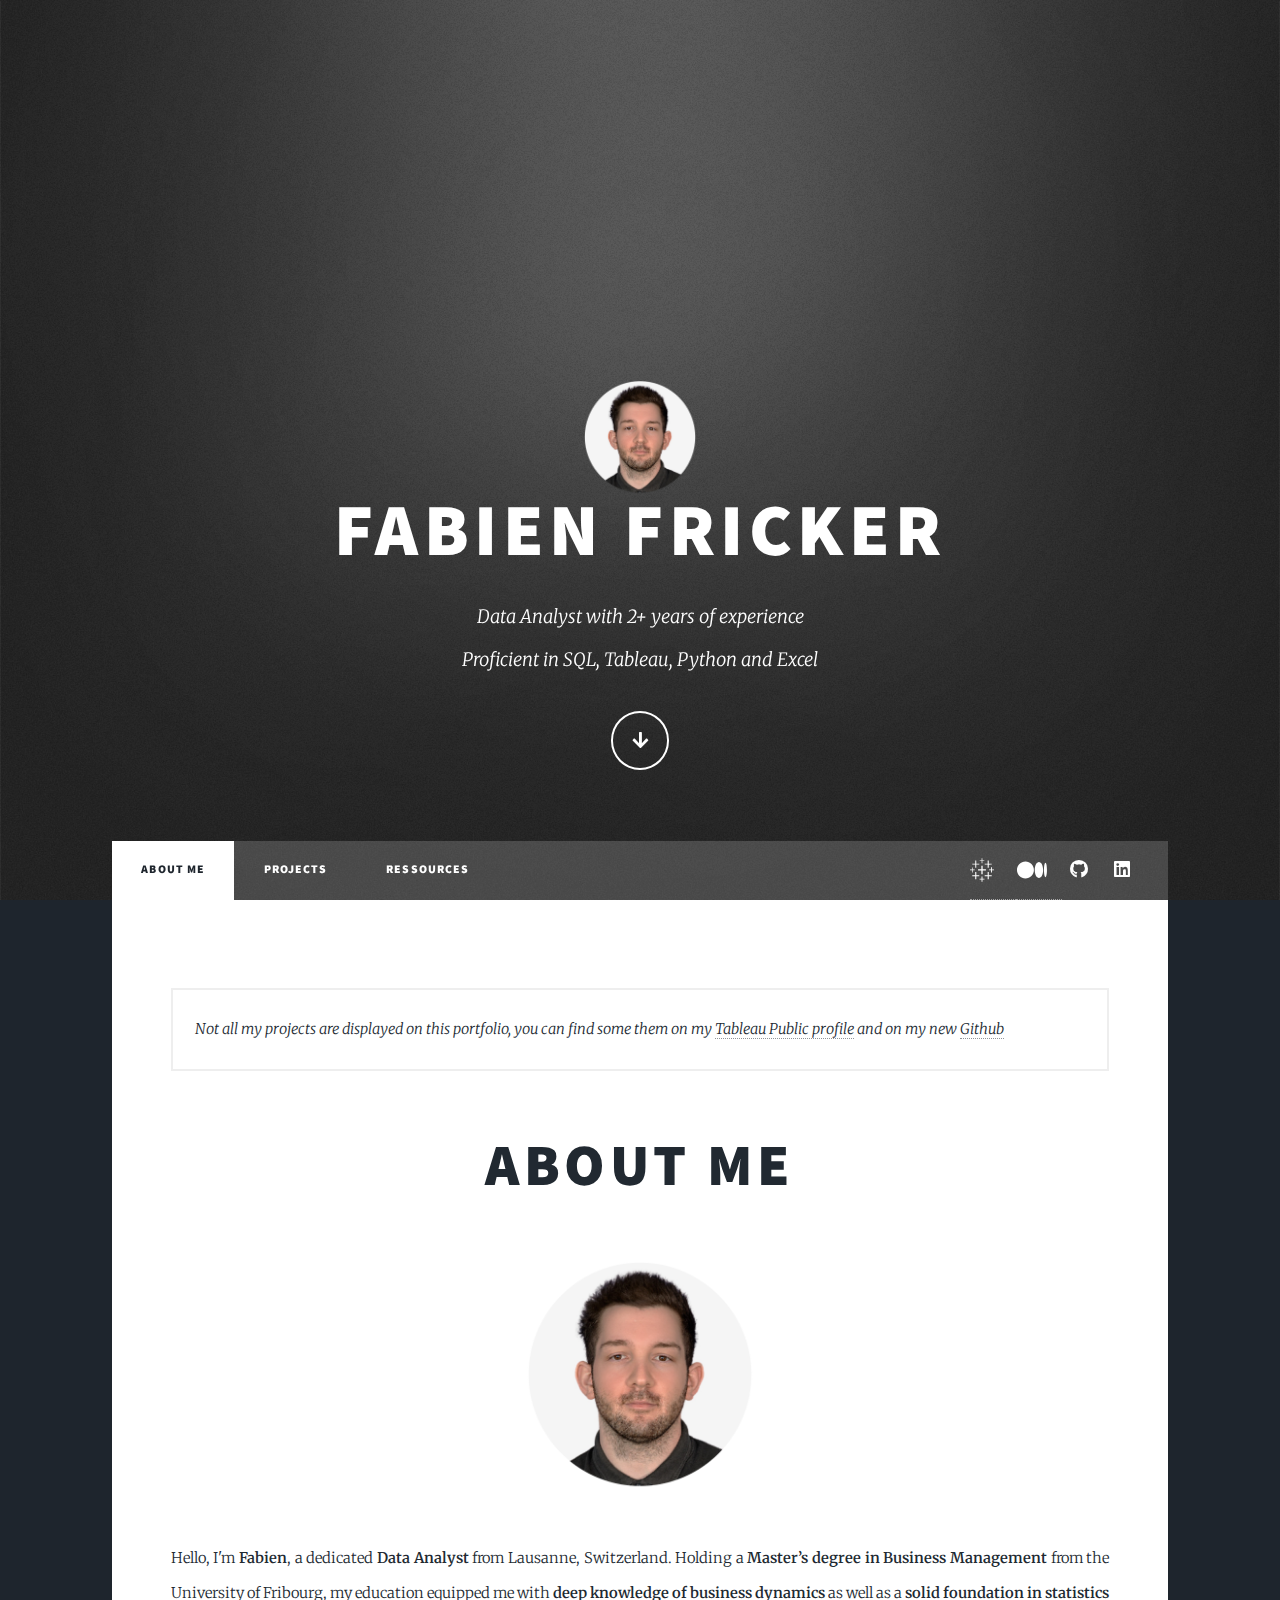
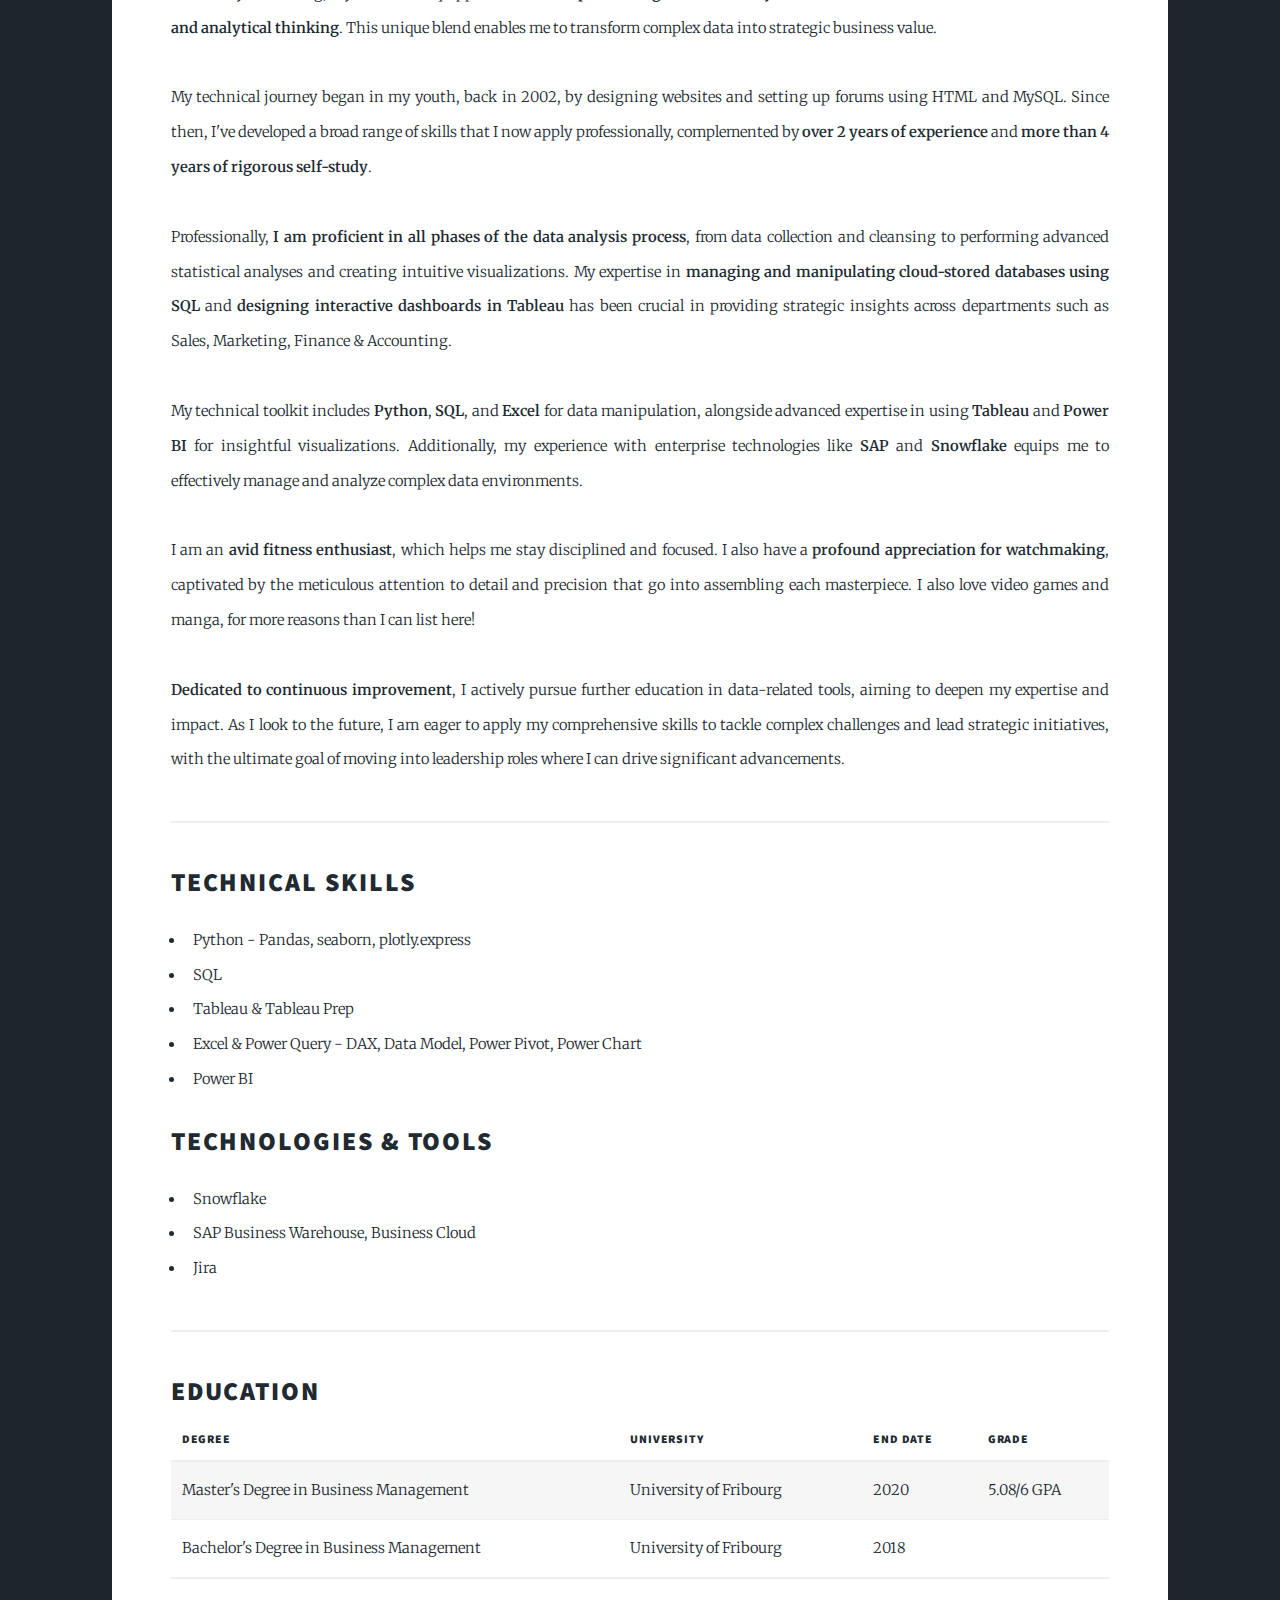
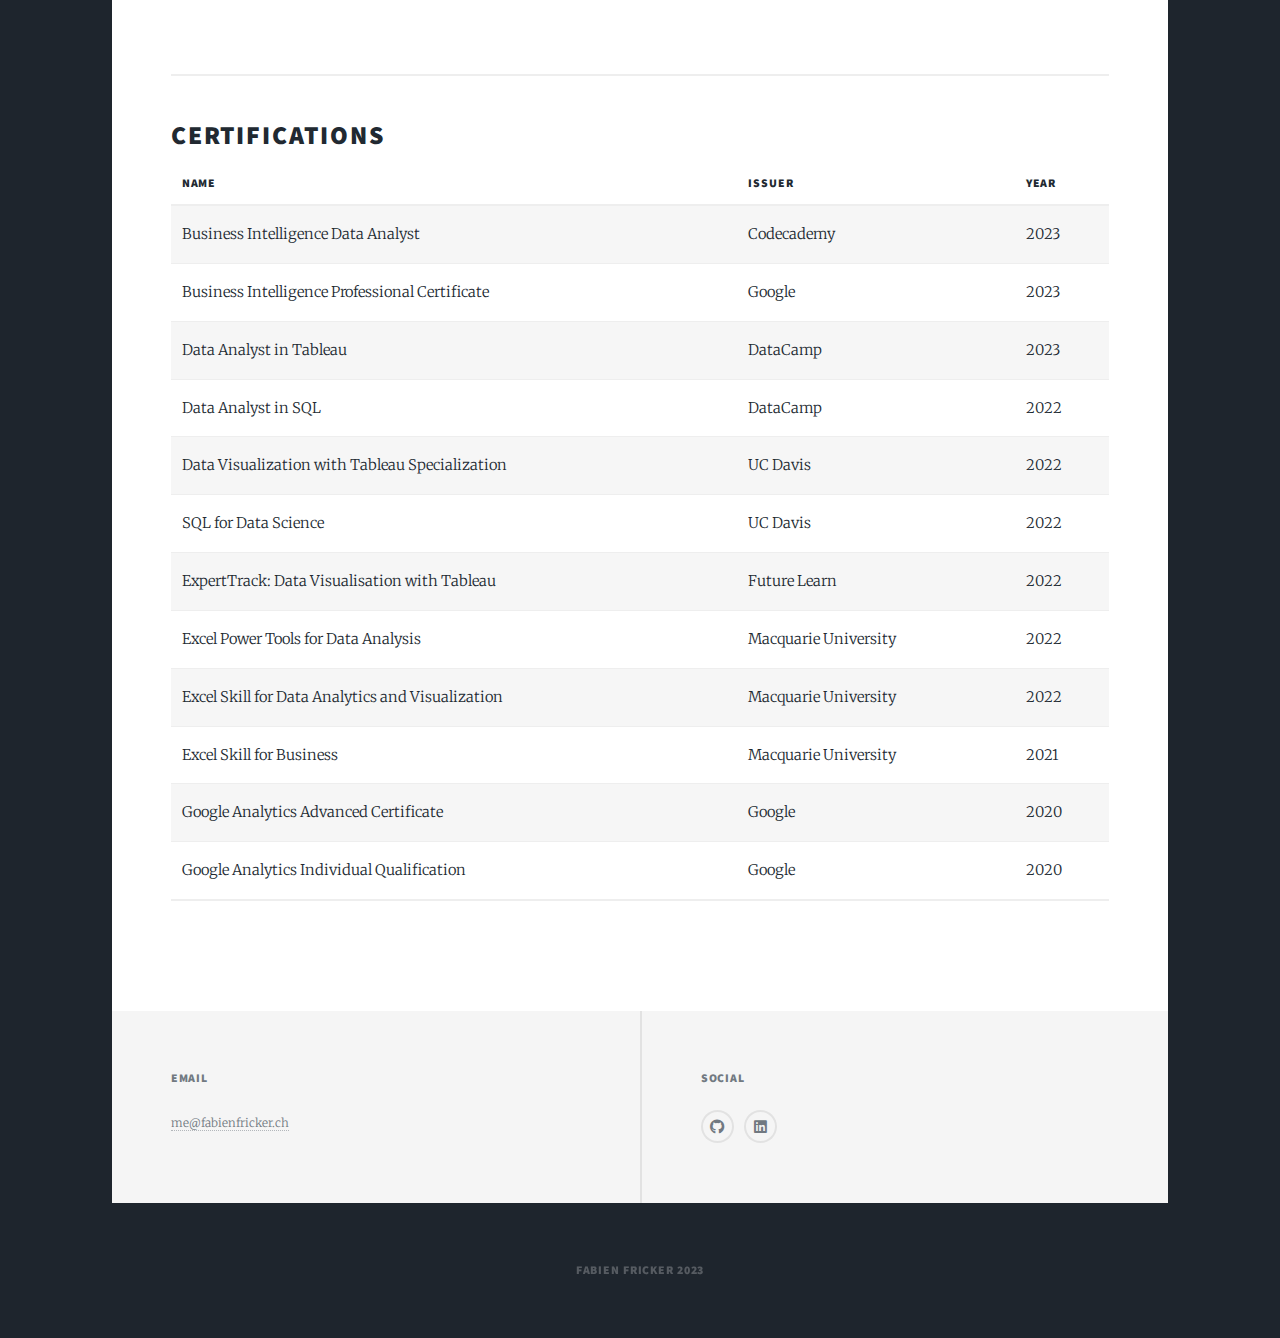
==== commit 7579eadd: "Update index.html" ====
--- a/index.html
+++ b/index.html
@@ -67,27 +67,34 @@
 								<section class="post">
 									<br>
 									<p>
-										I am Fabien, a <strong>Data Analyst</strong> based in Lausanne, Switzerland. I hold a <strong>Master’s degree in Business Management</strong> from the University of Fribourg, Switzerland. I began developing my technical skills in data analytics back in 2018 while studying to build on what I was learning at university.<br /><br />
-										I currently have <strong>2+ years of practical experience</strong> as a data analyst or a similar role, <strong>complemented by 4 years dedicated to self-study</strong> in the field of data analysis and its tools.<br /><br/>
-										I am <strong>proficient in every step of the data analysis process</strong>, from collecting and cleaning data to performing advanced statistical analyses, creating intuitive data visualizations, and communicating data insights.<br /><br />
-										During my professional experiences, I have developed a solid expertise in the field. My ability to skillfully <strong>manipulate cloud-stored databases using SQL</strong> language has enabled me to generate relevant insights for projects.<br /> 
-										Using these data, I designed and <strong>created interactive and informative dashboards on Tableau</strong>, providing clear and intuitive visualizations to assist in strategic decision making for all departments: Sales, Marketing, HR, Finance and Accounting.<br />
-										In addition to this, I have been involved in <strong>creating pipelines</strong> to efficiently manage data flow and automate the data transformation and loading process to ensure their consistency, reliability, and scalability over time. I have also set up alerts to verify the quality, freshness, and consistency of the data with the original sources.<br /><br />
-										I am <strong>dedicated to continuous learning and skill refinement in SQL, Tableau, and Python</strong>. Engaging in online courses and earning certifications fuels my passion for broadening my technical skills and staying at the forefront of these tools and technologies.<br /><br />
-										<strong>As I envision my career path</strong>, I intend to gain extensive expertise in the field of data analysis using Python, Tableau and SQL .
-										<strong>My aspiration is to significantly contribute to the company's objectives</strong> by using advanced analysis techniques to solve complex problems.
-										<strong>Ultimately, I might consider taking on more significant responsibilities, such as leading a team or playing a role in spearheading strategic analytical initiatives.</strong>
+										Hello, I'm <strong>Fabien</strong>, a dedicated <strong>Data Analyst</strong> from Lausanne, Switzerland. Holding a <strong>Master’s degree in Business Management</strong> from the University of Fribourg, my education equipped me with <strong>deep knowledge of business dynamics</strong> as well as a <strong>solid foundation in statistics and analytical thinking</strong>. This unique blend enables me to transform complex data into strategic business value.<br /><br />
+
+										My technical journey began in my youth, back in 2002, by designing websites and setting up forums using HTML and MySQL. Since then, I've developed a broad range of skills that I now apply professionally, complemented by <strong>over 2 years of experience</strong> and <strong>more than 4 years of rigorous self-study</strong>.<br /><br>
+
+										Professionally, <strong>I am proficient in all phases of the data analysis process</strong>, from data collection and cleansing to performing advanced statistical analyses and creating intuitive visualizations. My expertise in <strong>managing and manipulating cloud-stored databases using SQL</strong> and <strong>designing interactive dashboards in Tableau</strong> has been crucial in providing strategic insights across departments such as Sales, Marketing, Finance & Accounting.<br /><br />
+										My technical toolkit includes <strong>Python</strong>, <strong>SQL</strong>, and <strong>Excel</strong> for data manipulation, alongside advanced expertise in using <strong>Tableau</strong> and <strong>Power BI</strong> for insightful visualizations. Additionally, my experience with enterprise technologies like <strong>SAP</strong> and <strong>Snowflake</strong> equips me to effectively manage and analyze complex data environments.<br /><br />
+
+										I am an <strong>avid fitness enthusiast</strong>, which helps me stay disciplined and focused. I also have a <strong>profound appreciation for watchmaking</strong>, captivated by the meticulous attention to detail and precision that go into assembling each masterpiece. I also love video games and manga, for more reasons than I can list here!
+										<br /><br />
+
+										<strong>Dedicated to continuous improvement</strong>, I actively pursue further education in data-related tools, aiming to deepen my expertise and impact. As I look to the future, I am eager to apply my comprehensive skills to tackle complex challenges and lead strategic initiatives, with the ultimate goal of moving into leadership roles where I can drive significant advancements.
 									</p>
 								</section>
 								<hr>
 								<section align="left">
-									<h2>Skills</h2>
+									<h2> Technical Skills</h2>
 									<ul>
-										<li>Python - Pandas, seaborn, matplotlib </li>
-										<li>SQL - Snowflake, PostgreSQL, SQLite</li>
-										<li>Tableau</li>
+										<li>Python - Pandas, seaborn, plotly.express</li>
+										<li>SQL</li>
+										<li>Tableau & Tableau Prep</li>
 										<li>Excel & Power Query - DAX, Data Model, Power Pivot, Power Chart</li>
-										<li>PowerBI</li>
+										<li>Power BI</li>
+									</ul>
+									<h2>Technologies & tools</h2>
+									<ul>
+										<li>Snowflake</li>
+										<li>SAP Business Warehouse, Business Cloud</li>
+										<li>Jira</li>
 									</ul>
 								</p>
 								</section>
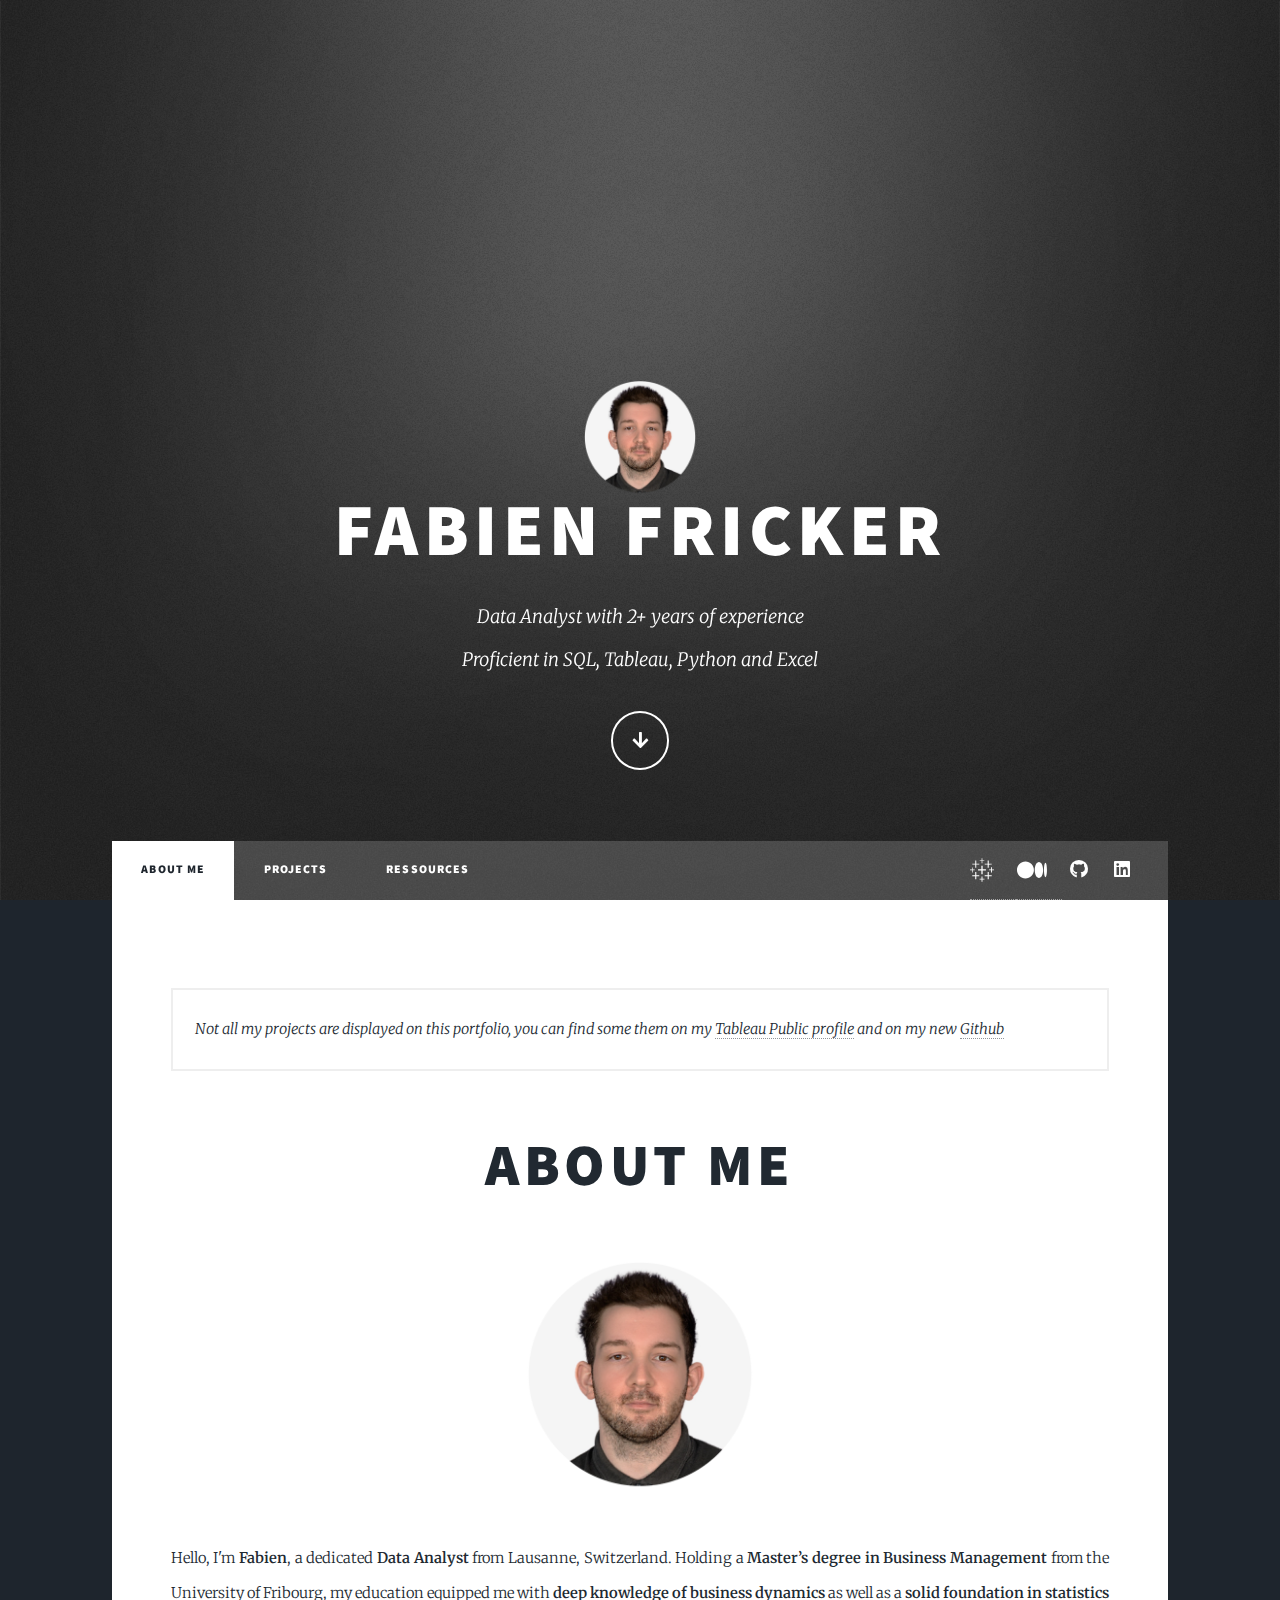
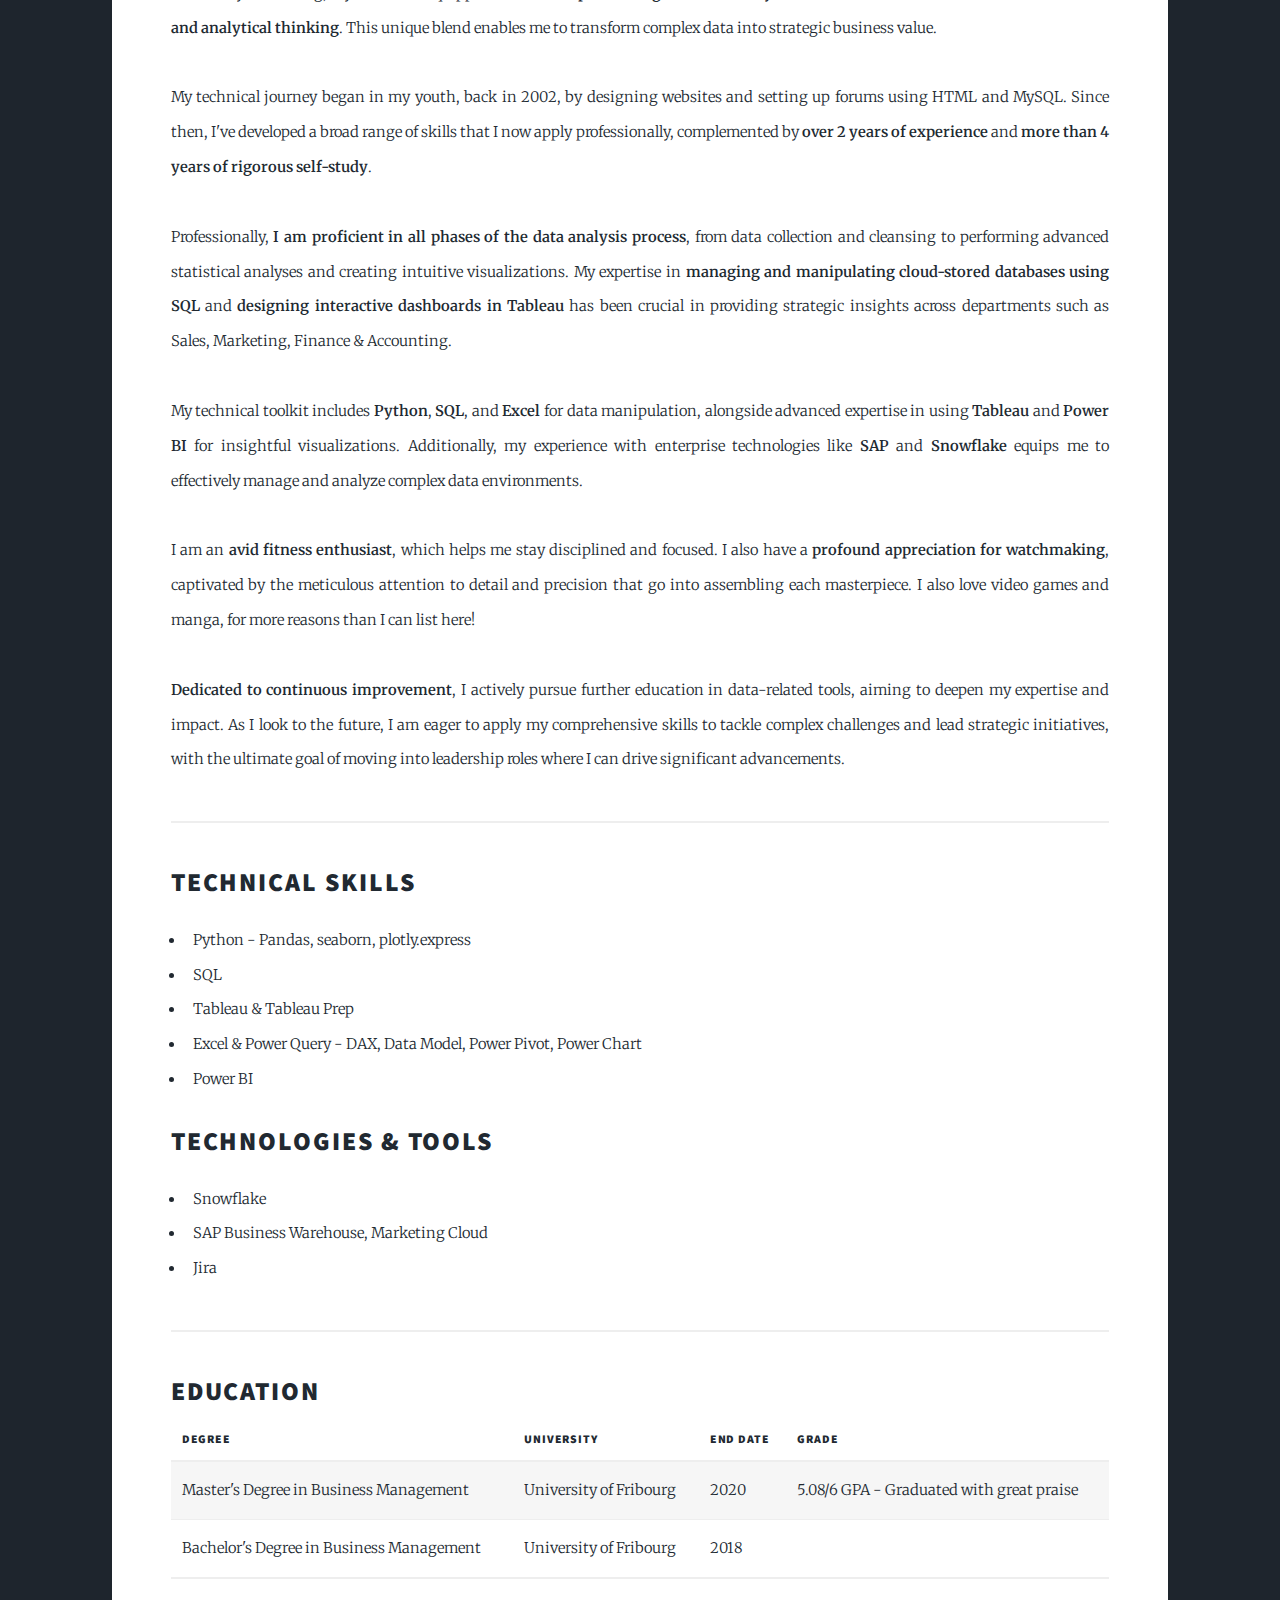
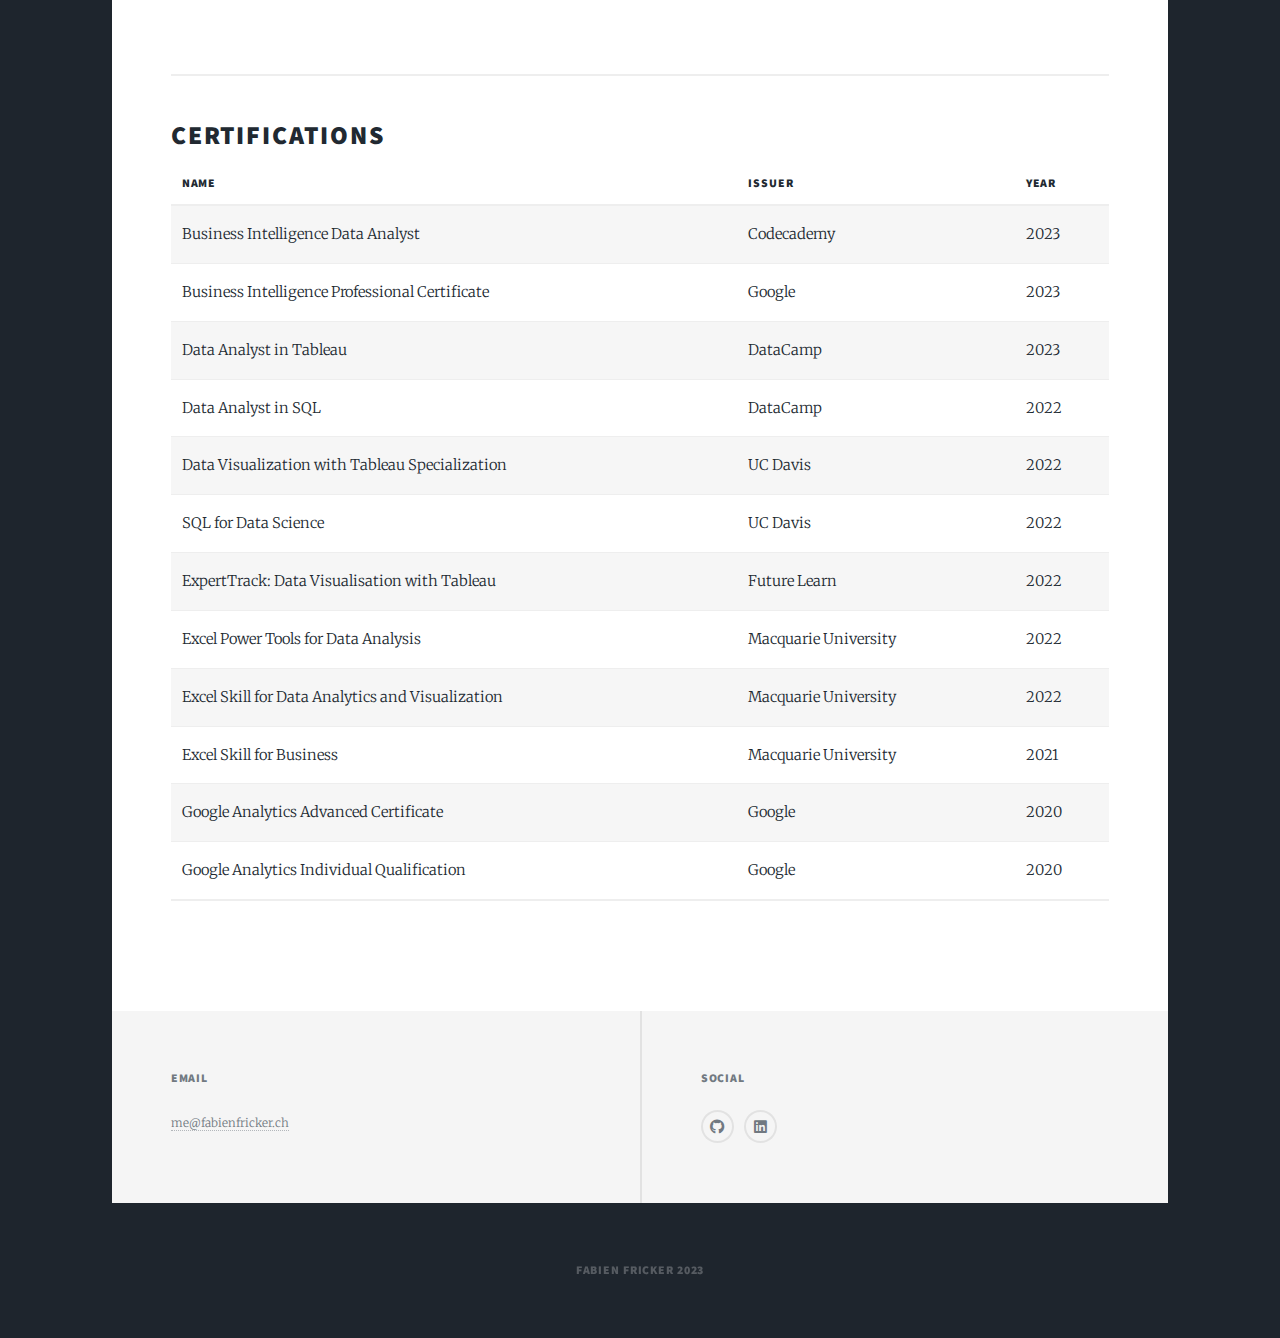
==== commit 289e4365: "Update index.html" ====
--- a/index.html
+++ b/index.html
@@ -93,7 +93,7 @@
 									<h2>Technologies & tools</h2>
 									<ul>
 										<li>Snowflake</li>
-										<li>SAP Business Warehouse, Business Cloud</li>
+										<li>SAP Business Warehouse, Marketing Cloud</li>
 										<li>Jira</li>
 									</ul>
 								</p>
@@ -116,7 +116,7 @@
 													<td>Master's Degree in Business Management</td>
 													<td>University of Fribourg</td>
 													<td>2020</td>
-													<td>5.08/6 GPA</td>
+													<td>5.08/6 GPA - Graduated with great praise</td>
 
 												</tr>
 												<tr>
